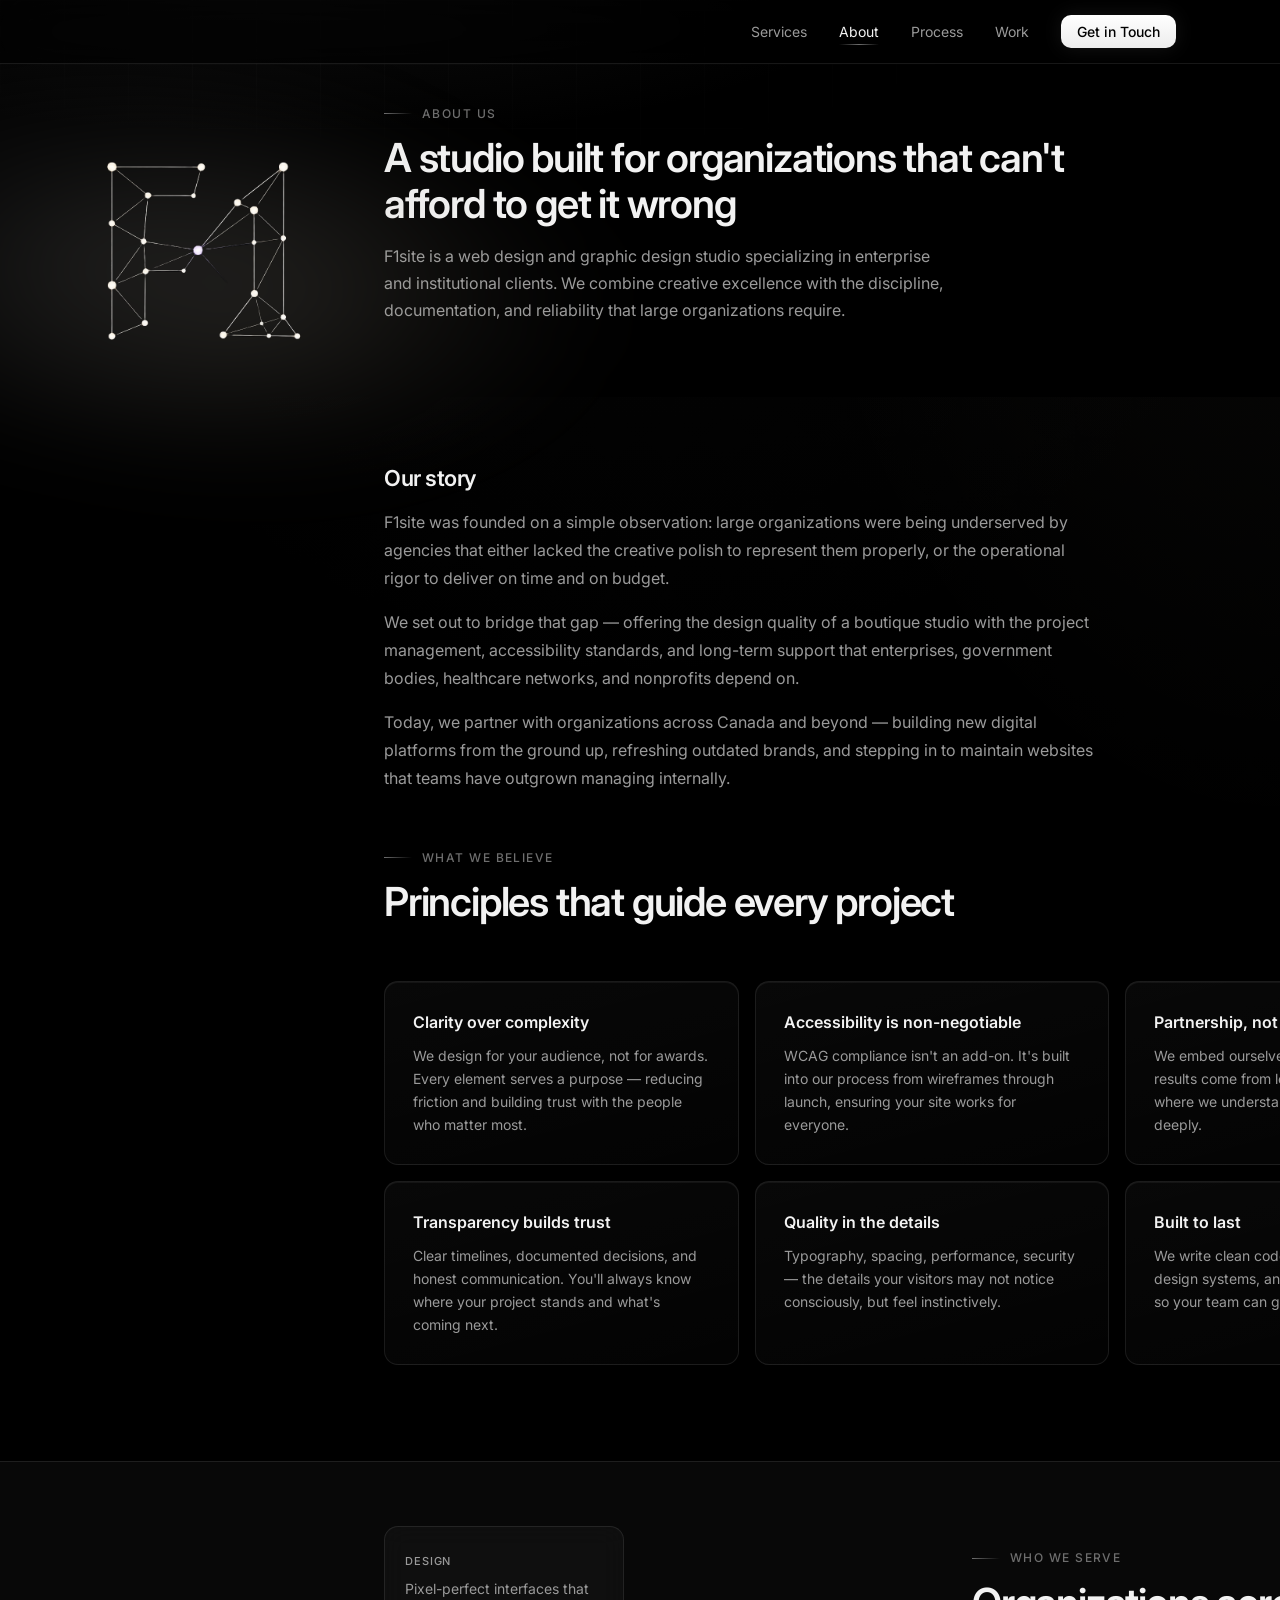
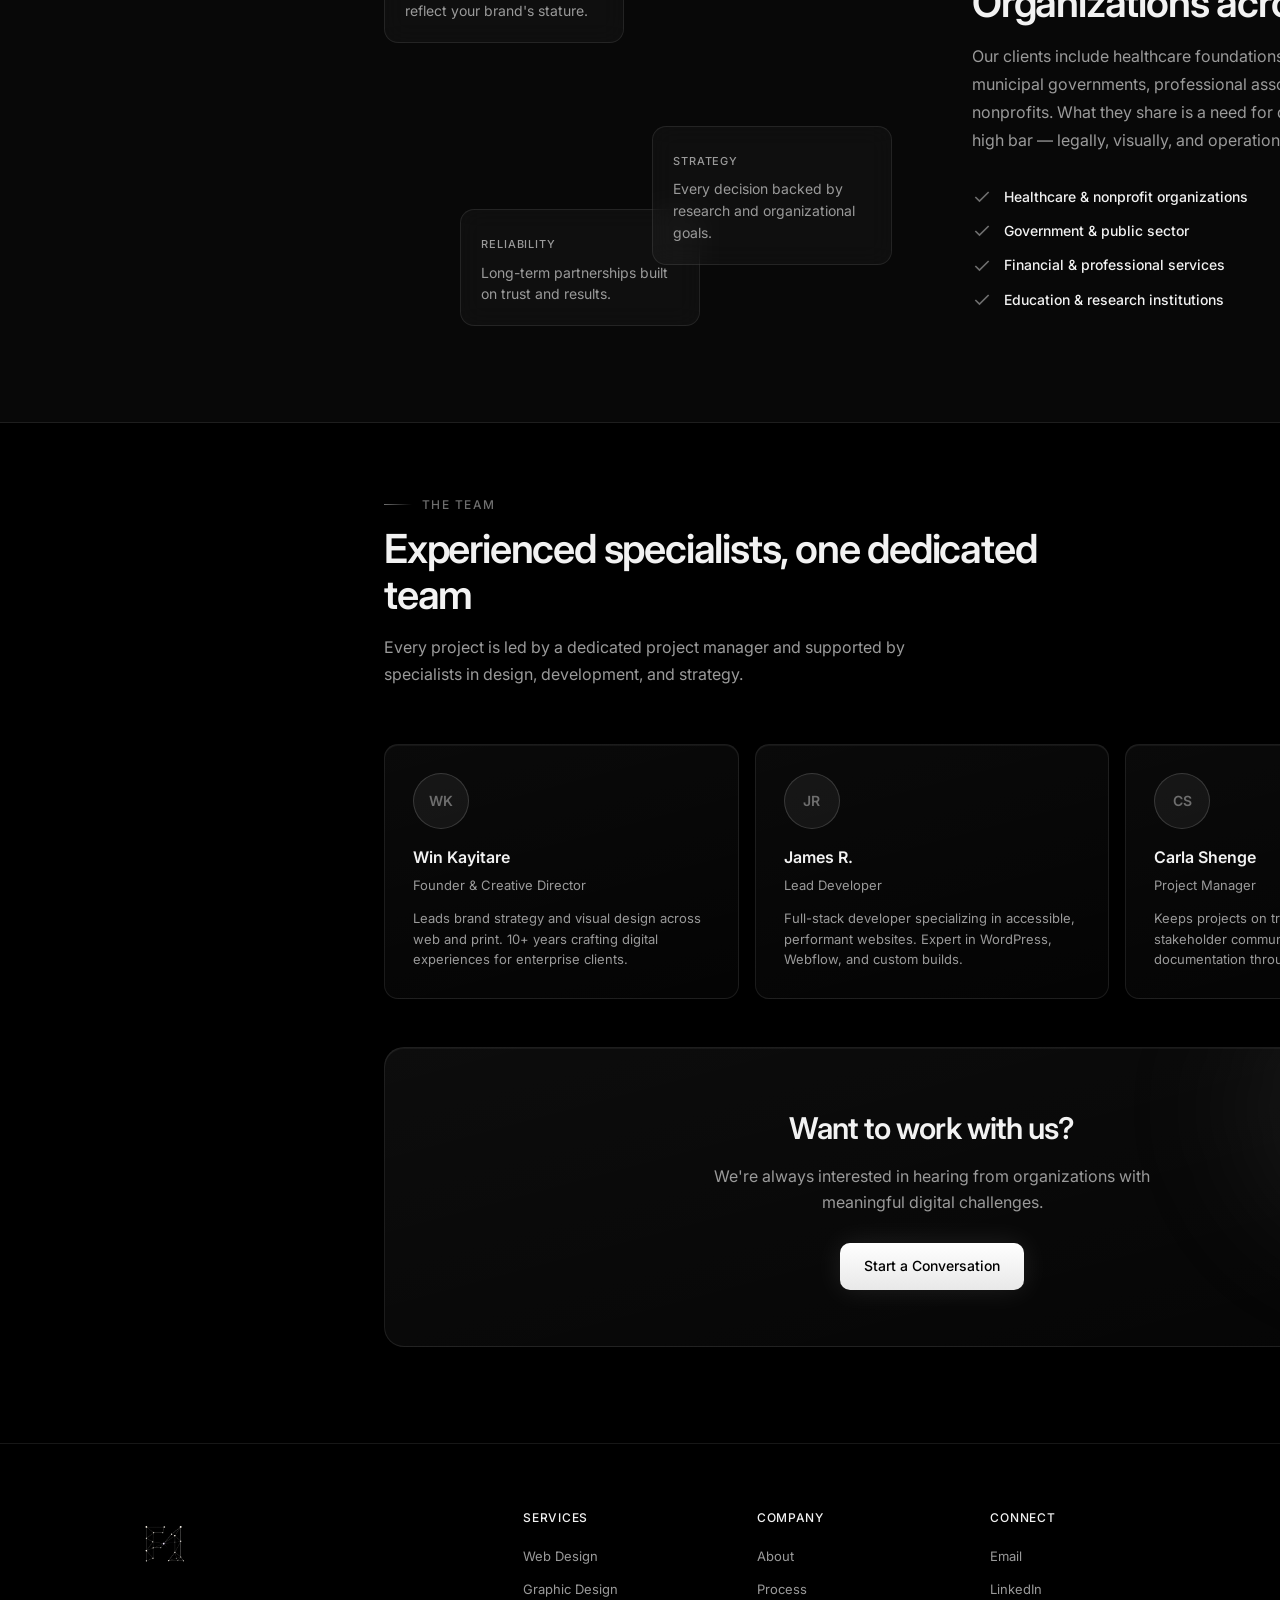
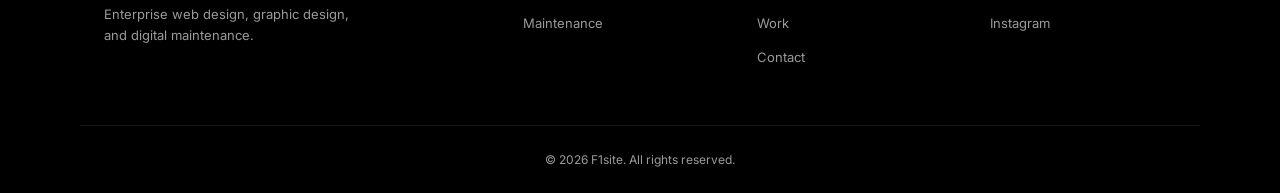
==== about.html @ 40097fd3 "Add files via upload" ====
<!DOCTYPE html>
<html lang="en">
<head>
  <meta charset="UTF-8">
  <meta http-equiv="refresh" content="0; url=about/">
  <link rel="canonical" href="about/">
  <title>Redirecting…</title>
  <script>location.replace('about/' + location.hash);</script>
</head>
<body>
  <p>This page has moved to <a href="about/">/about/</a>.</p>
</body>
</html>
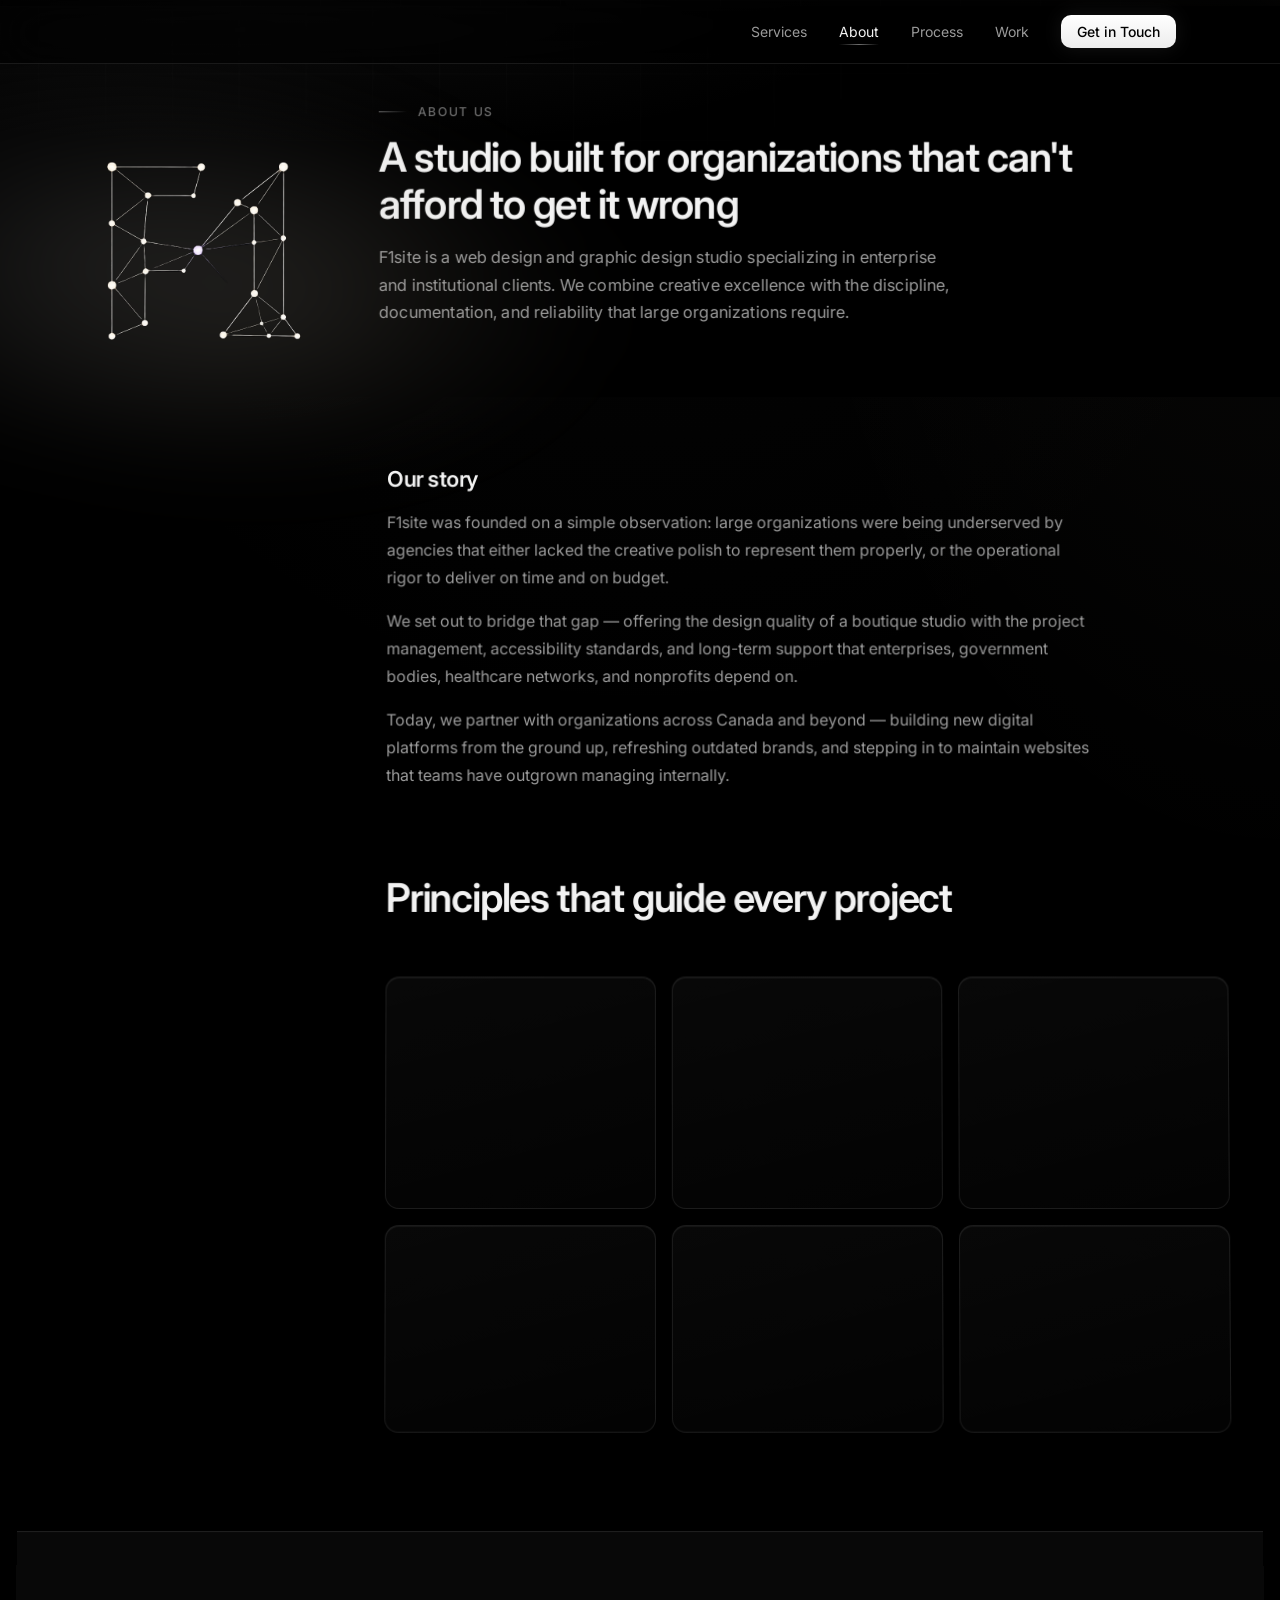
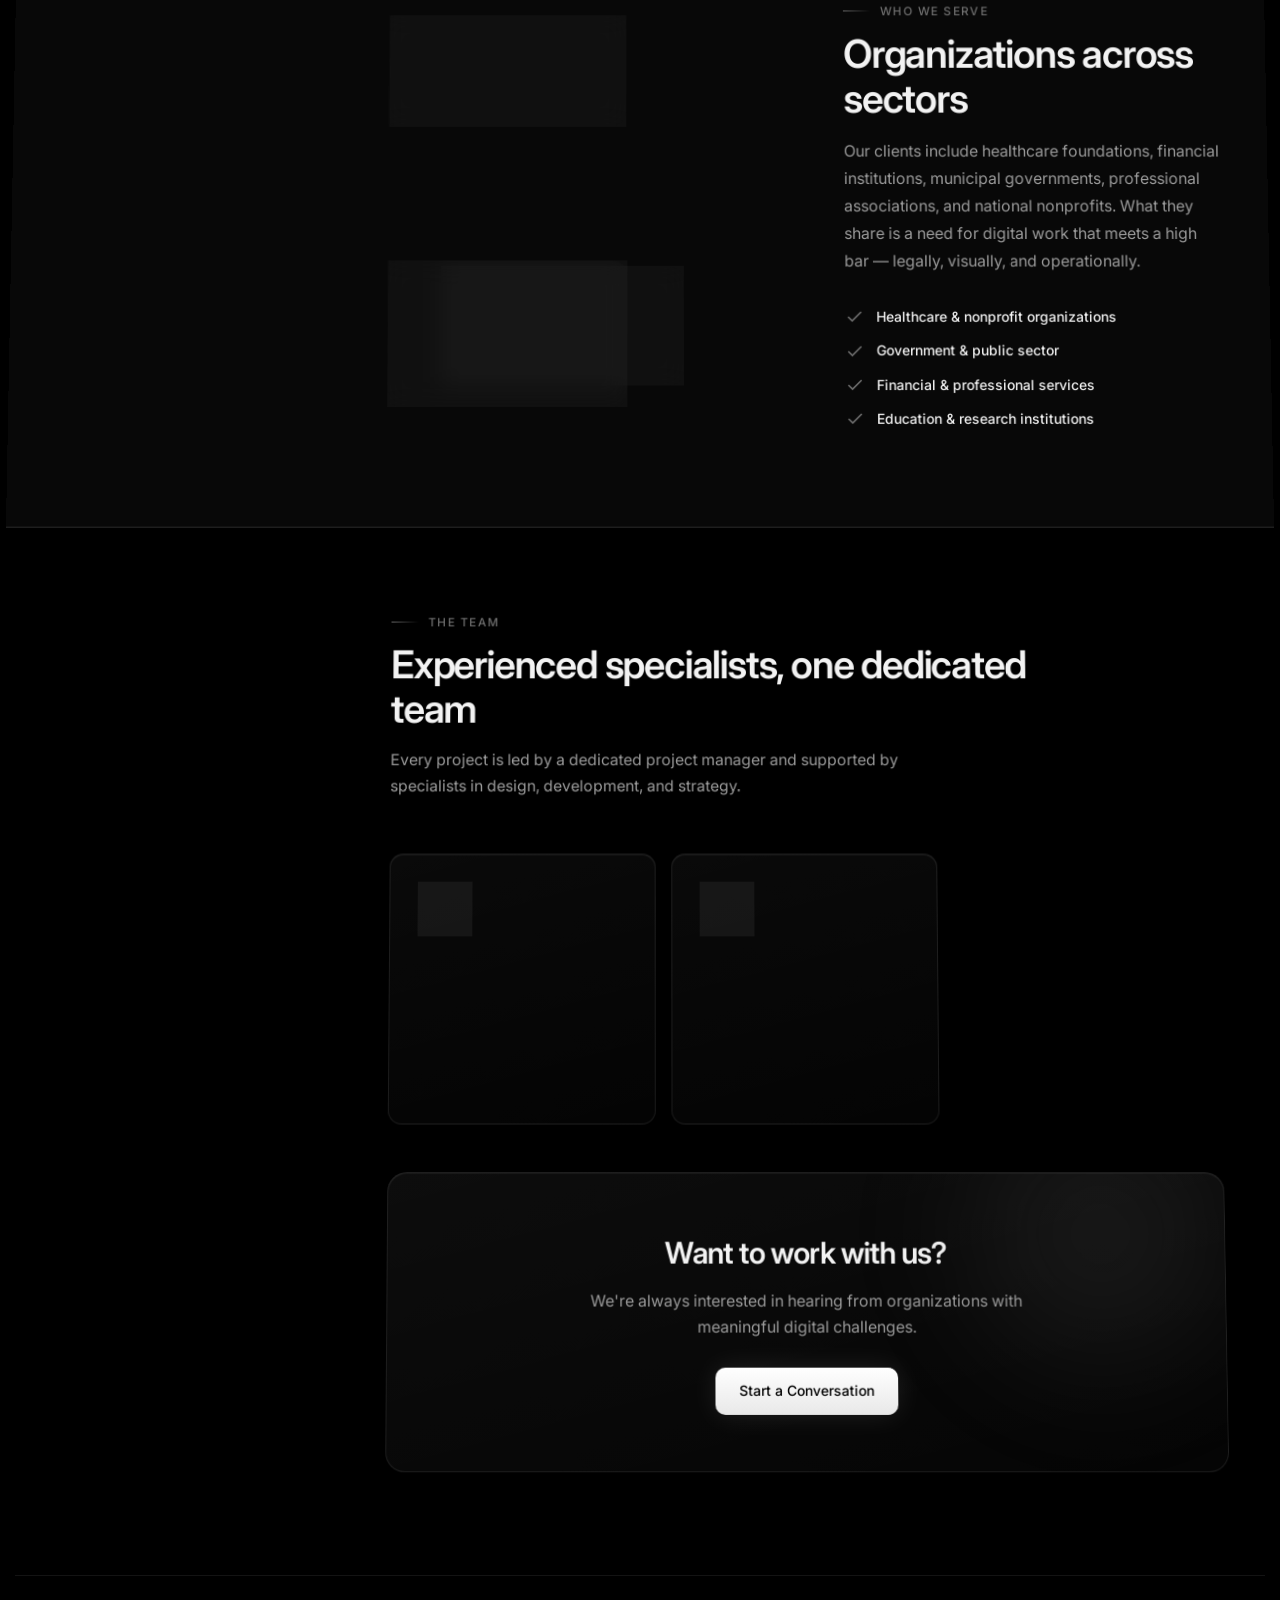
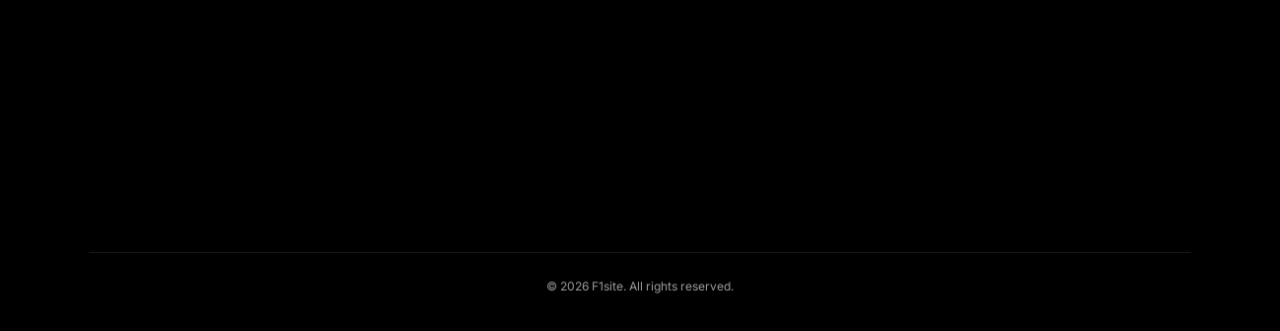
==== commit 13cf31e6: "Add files via upload" ====
--- a/about.html
+++ b/about.html
@@ -2,12 +2,157 @@
 <html lang="en">
 <head>
   <meta charset="UTF-8">
-  <meta http-equiv="refresh" content="0; url=about/">
-  <link rel="canonical" href="about/">
-  <title>Redirecting…</title>
-  <script>location.replace('about/' + location.hash);</script>
+  <meta name="viewport" content="width=device-width, initial-scale=1.0, viewport-fit=cover">
+  <meta name="description" content="About F1site — an enterprise-focused web design and graphic design studio built for organizations that demand excellence.">
+  <title>About — F1site</title>
+  <link rel="preconnect" href="https://fonts.googleapis.com">
+  <link rel="preconnect" href="https://fonts.gstatic.com" crossorigin>
+  <link href="https://fonts.googleapis.com/css2?family=Inter:wght@400;500;600;700&display=swap" rel="stylesheet">
+  <link rel="stylesheet" href="/css/styles.css">
+  <link rel="icon" href="/favicon.ico" sizes="any">
+  <link rel="icon" type="image/png" sizes="48x48" href="/logos/favicon-48.png">
+  <link rel="icon" type="image/png" sizes="192x192" href="/logos/favicon-192.png">
+  <link rel="apple-touch-icon" href="/logos/apple-touch-icon.png">
 </head>
-<body>
-  <p>This page has moved to <a href="about/">/about/</a>.</p>
+<body data-page="about">
+
+  <div id="site-header"></div>
+
+  <main>
+
+    <section class="page-hero">
+      <div class="page-hero-bg"></div>
+      <div class="container">
+        <p class="section-eyebrow">About Us</p>
+        <h1 class="section-title">A studio built for organizations that can't afford to get it wrong</h1>
+        <p class="section-desc">
+          F1site is a web design and graphic design studio specializing in enterprise and institutional clients. We combine creative excellence with the discipline, documentation, and reliability that large organizations require.
+        </p>
+      </div>
+    </section>
+
+    <section class="page-content">
+      <div class="container">
+        <div class="content-block">
+          <h2>Our story</h2>
+          <p>F1site was founded on a simple observation: large organizations were being underserved by agencies that either lacked the creative polish to represent them properly, or the operational rigor to deliver on time and on budget.</p>
+          <p>We set out to bridge that gap — offering the design quality of a boutique studio with the project management, accessibility standards, and long-term support that enterprises, government bodies, healthcare networks, and nonprofits depend on.</p>
+          <p>Today, we partner with organizations across Canada and beyond — building new digital platforms from the ground up, refreshing outdated brands, and stepping in to maintain websites that teams have outgrown managing internally.</p>
+        </div>
+
+        <div class="section-header">
+          <p class="section-eyebrow">What We Believe</p>
+          <h2 class="section-title">Principles that guide every project</h2>
+        </div>
+        <div class="value-grid">
+          <div class="value-card">
+            <h3>Clarity over complexity</h3>
+            <p>We design for your audience, not for awards. Every element serves a purpose — reducing friction and building trust with the people who matter most.</p>
+          </div>
+          <div class="value-card">
+            <h3>Accessibility is non-negotiable</h3>
+            <p>WCAG compliance isn't an add-on. It's built into our process from wireframes through launch, ensuring your site works for everyone.</p>
+          </div>
+          <div class="value-card">
+            <h3>Partnership, not transactions</h3>
+            <p>We embed ourselves in your goals. The best results come from long-term relationships where we understand your organization deeply.</p>
+          </div>
+          <div class="value-card">
+            <h3>Transparency builds trust</h3>
+            <p>Clear timelines, documented decisions, and honest communication. You'll always know where your project stands and what's coming next.</p>
+          </div>
+          <div class="value-card">
+            <h3>Quality in the details</h3>
+            <p>Typography, spacing, performance, security — the details your visitors may not notice consciously, but feel instinctively.</p>
+          </div>
+          <div class="value-card">
+            <h3>Built to last</h3>
+            <p>We write clean code, create maintainable design systems, and document everything so your team can grow without starting over.</p>
+          </div>
+        </div>
+      </div>
+    </section>
+
+    <section class="page-content alt-bg">
+      <div class="container">
+        <div class="about-grid">
+          <div class="about-visual">
+            <div class="about-card about-card-1">
+              <span class="about-card-label">Design</span>
+              <p>Pixel-perfect interfaces that reflect your brand's stature.</p>
+            </div>
+            <div class="about-card about-card-2">
+              <span class="about-card-label">Strategy</span>
+              <p>Every decision backed by research and organizational goals.</p>
+            </div>
+            <div class="about-card about-card-3">
+              <span class="about-card-label">Reliability</span>
+              <p>Long-term partnerships built on trust and results.</p>
+            </div>
+          </div>
+          <div class="about-content">
+            <p class="section-eyebrow">Who We Serve</p>
+            <h2 class="section-title">Organizations across sectors</h2>
+            <p class="about-text">
+              Our clients include healthcare foundations, financial institutions, municipal governments, professional associations, and national nonprofits. What they share is a need for digital work that meets a high bar — legally, visually, and operationally.
+            </p>
+            <ul class="about-features">
+              <li>
+                <svg width="20" height="20" viewBox="0 0 24 24" fill="none" stroke="currentColor" stroke-width="2"><path d="M20 6 9 17l-5-5"/></svg>
+                Healthcare &amp; nonprofit organizations
+              </li>
+              <li>
+                <svg width="20" height="20" viewBox="0 0 24 24" fill="none" stroke="currentColor" stroke-width="2"><path d="M20 6 9 17l-5-5"/></svg>
+                Government &amp; public sector
+              </li>
+              <li>
+                <svg width="20" height="20" viewBox="0 0 24 24" fill="none" stroke="currentColor" stroke-width="2"><path d="M20 6 9 17l-5-5"/></svg>
+                Financial &amp; professional services
+              </li>
+              <li>
+                <svg width="20" height="20" viewBox="0 0 24 24" fill="none" stroke="currentColor" stroke-width="2"><path d="M20 6 9 17l-5-5"/></svg>
+                Education &amp; research institutions
+              </li>
+            </ul>
+          </div>
+        </div>
+      </div>
+    </section>
+
+    <section class="page-content">
+      <div class="container">
+        <div class="section-header">
+          <p class="section-eyebrow">The Team</p>
+          <h2 class="section-title">Experienced specialists, one dedicated team</h2>
+          <p class="section-desc">Every project is led by a dedicated project manager and supported by specialists in design, development, and strategy.</p>
+        </div>
+        <div class="team-grid">
+          <div class="team-card">
+            <div class="team-avatar">WK</div>
+            <h3>Win Kayitare</h3>
+            <p class="team-role">Founder &amp; Creative Director</p>
+            <p>Leads brand strategy and visual design across web and print. 10+ years crafting digital experiences for enterprise clients.</p>
+          </div>
+          <div class="team-card">
+            <div class="team-avatar">CS</div>
+            <h3>Carla Shenge</h3>
+            <p class="team-role">Project Manager</p>
+            <p>Keeps projects on track with clear timelines, stakeholder communication, and meticulous documentation throughout.</p>
+          </div>
+        </div>
+        <div class="cta-banner">
+          <h2>Want to work with us?</h2>
+          <p>We're always interested in hearing from organizations with meaningful digital challenges.</p>
+          <a href="/contact" class="btn btn-primary">Start a Conversation</a>
+        </div>
+      </div>
+    </section>
+
+  </main>
+
+  <div id="site-footer"></div>
+
+  <script src="/js/layout.js"></script>
+  <script src="/js/main.js"></script>
 </body>
 </html>
--- a/css/styles.css
+++ b/css/styles.css
@@ -0,0 +1,3573 @@
+/* ============================================
+   F1site — Dark Theme (Cursor-inspired)
+   ============================================ */
+
+:root {
+  --color-bg:          #000000;
+  --color-bg-elevated: #080808;
+  --color-surface:     #111111;
+  --color-surface-2:   #181818;
+  --color-text:        #f2f2f2;
+  --color-text-muted:  #9a9a9a;
+  --color-accent:      #ffffff;
+  --color-accent-dim:  rgba(255, 255, 255, 0.65);
+  --color-brand:       #6e6e6e;
+  --color-brand-soft:  rgba(110, 110, 110, 0.14);
+  --color-brand-glow:  rgba(130, 130, 130, 0.32);
+  --color-glow:        rgba(237, 224, 199, 0.15);
+  --color-glow-2:      rgba(110, 110, 110, 0.12);
+  --color-border:      rgba(255, 255, 255, 0.09);
+  --color-border-hover: rgba(255, 255, 255, 0.18);
+
+  --font-sans: 'Inter', system-ui, -apple-system, sans-serif;
+
+  --radius-sm:  10px;
+  --radius-md:  14px;
+  --radius-lg:  20px;
+
+  --shadow-sm:  0 1px 2px rgba(0, 0, 0, 0.4);
+  --shadow-md:  0 10px 36px rgba(0, 0, 0, 0.45);
+  --shadow-lg:  0 20px 70px rgba(0, 0, 0, 0.55);
+  --shadow-glow: 0 0 80px rgba(110, 110, 110, 0.08);
+  --shadow-card: 0 1px 0 rgba(255, 255, 255, 0.05) inset;
+
+  --header-h:   64px;
+  --container:  1120px;
+  --prose-max:  720px;
+  --logo-offset: 0px;
+  --content-gutter: 1.5rem;
+  --content-rail: var(--content-gutter);
+  --transition: 0.25s cubic-bezier(0.16, 1, 0.3, 1);
+}
+
+@media (min-width: 769px) {
+  :root {
+    --logo-offset: clamp(11rem, 36vw, 22.5rem);
+    --content-rail: calc(var(--logo-offset) + var(--content-gutter));
+  }
+}
+
+@media (min-width: 1100px) {
+  :root {
+    --logo-offset: min(52vw, 22.5rem);
+  }
+}
+
+*, *::before, *::after { box-sizing: border-box; margin: 0; padding: 0; }
+
+html {
+  scroll-behavior: smooth;
+  -webkit-font-smoothing: antialiased;
+  color-scheme: dark;
+  overflow-x: clip;
+  max-width: 100%;
+}
+
+body {
+  font-family: var(--font-sans);
+  font-size: 1rem;
+  line-height: 1.6;
+  color: var(--color-text);
+  background:
+    radial-gradient(ellipse 120% 70% at 50% -20%, rgba(110, 110, 110, 0.09), transparent 58%),
+    radial-gradient(ellipse 80% 50% at 100% 0%, rgba(237, 224, 199, 0.04), transparent 50%),
+    var(--color-bg);
+  position: relative;
+  overflow-x: clip;
+  max-width: 100%;
+  width: 100%;
+}
+
+::selection {
+  background: rgba(110, 110, 110, 0.35);
+  color: #ffffff;
+}
+
+body::before {
+  content: '';
+  position: fixed;
+  inset: 0;
+  background-image:
+    linear-gradient(rgba(255, 255, 255, 0.025) 1px, transparent 1px),
+    linear-gradient(90deg, rgba(255, 255, 255, 0.025) 1px, transparent 1px);
+  background-size: 80px 80px;
+  mask-image: radial-gradient(ellipse 90% 70% at 50% 0%, black 10%, transparent 75%);
+  -webkit-mask-image: radial-gradient(ellipse 90% 70% at 50% 0%, black 10%, transparent 75%);
+  pointer-events: none;
+  z-index: 0;
+}
+
+body::after {
+  content: '';
+  position: fixed;
+  width: 700px;
+  height: 500px;
+  top: -15%;
+  left: -10%;
+  background: radial-gradient(circle, rgba(110, 110, 110, 0.08) 0%, transparent 70%);
+  filter: blur(80px);
+  pointer-events: none;
+  z-index: 0;
+  animation: ambient-drift 18s ease-in-out infinite;
+}
+
+img { display: block; max-width: 100%; height: auto; }
+a { color: inherit; text-decoration: none; }
+ul { list-style: none; }
+button { font: inherit; cursor: pointer; border: none; background: none; }
+
+.container {
+  width: 100%;
+  max-width: var(--container);
+  margin: 0 auto;
+  padding: 0 var(--content-gutter);
+  box-sizing: border-box;
+}
+
+/* Typography */
+
+.section-eyebrow {
+  display: inline-flex;
+  align-items: center;
+  gap: 0.625rem;
+  font-size: 0.75rem;
+  font-weight: 500;
+  letter-spacing: 0.12em;
+  text-transform: uppercase;
+  color: var(--color-brand);
+  margin-bottom: 0.75rem;
+}
+
+.section-eyebrow::before {
+  content: '';
+  width: 1.75rem;
+  height: 1px;
+  background: linear-gradient(90deg, var(--color-brand), transparent);
+}
+
+.section-title {
+  font-size: clamp(1.875rem, 4vw, 2.5rem);
+  font-weight: 600;
+  letter-spacing: -0.03em;
+  line-height: 1.15;
+  color: var(--color-text);
+  margin-bottom: 1rem;
+}
+
+.section-desc {
+  font-size: 1rem;
+  color: var(--color-text-muted);
+  max-width: 560px;
+  line-height: 1.7;
+}
+
+.section-header {
+  margin-bottom: 3.5rem;
+  max-width: var(--prose-max);
+}
+
+.section-header.centered {
+  text-align: center;
+  margin-left: auto;
+  margin-right: auto;
+}
+
+.section-header.centered .section-desc {
+  margin-left: auto;
+  margin-right: auto;
+}
+
+.section { padding: 6rem 0; overflow-x: clip; }
+
+/* Buttons */
+
+.btn {
+  display: inline-flex;
+  align-items: center;
+  justify-content: center;
+  gap: 0.5rem;
+  padding: 0.75rem 1.5rem;
+  font-size: 0.875rem;
+  font-weight: 500;
+  border-radius: var(--radius-sm);
+  transition: all var(--transition);
+  white-space: nowrap;
+}
+
+.btn-primary {
+  background: linear-gradient(180deg, #ffffff 0%, #e8e8e8 100%);
+  color: #000;
+  box-shadow: 0 0 28px rgba(255, 255, 255, 0.1), 0 1px 0 rgba(255, 255, 255, 0.35) inset;
+}
+.btn-primary:hover {
+  background: linear-gradient(180deg, #ffffff 0%, #f0f0f0 100%);
+  transform: translateY(-2px);
+  box-shadow: 0 8px 32px rgba(255, 255, 255, 0.14), 0 0 24px var(--color-brand-soft);
+}
+
+.btn-ghost {
+  color: var(--color-text);
+  border: 1px solid var(--color-border-hover);
+  background: rgba(255, 255, 255, 0.02);
+}
+.btn-ghost:hover {
+  border-color: var(--color-brand-glow);
+  background: var(--color-brand-soft);
+  box-shadow: 0 0 24px rgba(110, 110, 110, 0.08);
+}
+
+.btn:focus-visible {
+  outline: 2px solid var(--color-brand);
+  outline-offset: 2px;
+}
+
+.btn-full { width: 100%; }
+
+/* Header */
+
+.header {
+  position: fixed;
+  top: 0;
+  left: 0;
+  right: 0;
+  z-index: 100;
+  height: var(--header-h);
+  background: rgba(0, 0, 0, 0.55);
+  backdrop-filter: blur(24px) saturate(140%);
+  -webkit-backdrop-filter: blur(24px) saturate(140%);
+  transition: background var(--transition), border-color var(--transition), box-shadow var(--transition);
+  border-bottom: 1px solid var(--color-border);
+  max-width: 100%;
+}
+
+.header.scrolled {
+  background: rgba(0, 0, 0, 0.88);
+  border-bottom-color: var(--color-border-hover);
+  box-shadow: 0 10px 40px rgba(0, 0, 0, 0.35);
+}
+
+.nav {
+  display: flex;
+  align-items: center;
+  justify-content: flex-end;
+  height: 100%;
+  gap: 1rem;
+}
+
+.logo {
+  display: flex;
+  align-items: center;
+  flex-shrink: 0;
+  line-height: 0;
+}
+
+.logo-anchor {
+  position: fixed;
+  top: calc(var(--header-h) + 0.5rem);
+  left: -1.75rem;
+  z-index: 60;
+  pointer-events: none;
+  opacity: 0;
+  animation: logo-enter 1.1s cubic-bezier(0.16, 1, 0.3, 1) 0.15s forwards;
+  max-width: min(96vw, 42rem);
+  overflow: visible;
+}
+
+.logo-visual {
+  position: relative;
+  display: inline-block;
+  line-height: 0;
+  pointer-events: none;
+}
+
+.logo-hit-link {
+  position: absolute;
+  z-index: 3;
+  pointer-events: auto;
+  cursor: pointer;
+  background: transparent;
+}
+
+.logo-hit-link:focus-visible {
+  outline: 2px solid var(--color-brand);
+  outline-offset: 2px;
+}
+
+.logo-featured {
+  position: relative;
+  display: block;
+  pointer-events: auto;
+  cursor: pointer;
+  line-height: 0;
+  perspective: 900px;
+}
+
+.logo-featured:focus-visible {
+  outline: 2px solid var(--color-brand);
+  outline-offset: 4px;
+}
+
+.logo-aura {
+  position: absolute;
+  top: 50%;
+  left: 35%;
+  width: 140%;
+  height: 120%;
+  transform: translate(-50%, -50%);
+  background:
+    radial-gradient(ellipse at 40% 45%, rgba(110, 110, 110, 0.18) 0%, transparent 55%),
+    radial-gradient(ellipse at 60% 55%, rgba(237, 224, 199, 0.1) 0%, transparent 50%);
+  filter: blur(40px);
+  pointer-events: none;
+  z-index: 0;
+  animation: logo-aura-breathe 8s ease-in-out infinite;
+}
+
+.logo-motion {
+  position: relative;
+  z-index: 1;
+  display: block;
+  animation: logo-float 7s cubic-bezier(0.45, 0.05, 0.55, 0.95) infinite;
+  transform-style: preserve-3d;
+}
+
+.logo-tilt {
+  display: block;
+  transform-style: preserve-3d;
+  transition: transform 0.35s cubic-bezier(0.23, 1, 0.32, 1);
+  will-change: transform;
+}
+
+.logo-img-featured {
+  position: relative;
+  width: min(90vw, 42rem);
+  max-width: 100%;
+  height: auto;
+  margin-left: -4.5rem;
+  display: block;
+  cursor: default;
+  animation: logo-luminous 5s ease-in-out infinite;
+}
+
+@keyframes logo-enter {
+  from { opacity: 0; transform: translateY(20px) scale(0.96); }
+  to   { opacity: 1; transform: translateY(0) scale(1); }
+}
+
+@keyframes logo-float {
+  0%, 100% { transform: translateY(0); }
+  50% { transform: translateY(-6px); }
+}
+
+@keyframes logo-aura-breathe {
+  0%, 100% { opacity: 0.6; transform: translate(-50%, -50%) scale(1); }
+  50% { opacity: 1; transform: translate(-50%, -50%) scale(1.08); }
+}
+
+@keyframes logo-luminous {
+  0%, 100% {
+    filter: drop-shadow(0 0 12px rgba(110, 110, 110, 0.2));
+  }
+  50% {
+    filter: drop-shadow(0 0 24px rgba(110, 110, 110, 0.4));
+  }
+}
+
+@keyframes ambient-drift {
+  0%, 100% { transform: translate(0, 0); }
+  50% { transform: translate(30px, 20px); }
+}
+
+@keyframes mobile-logo-pulse {
+  0%, 100% {
+    transform: translateY(0);
+    filter:
+      brightness(2.2)
+      contrast(1.25)
+      drop-shadow(0 0 6px rgba(255, 255, 255, 0.9))
+      drop-shadow(0 0 18px rgba(110, 110, 110, 0.7));
+  }
+  50% {
+    transform: translateY(-2px);
+    filter:
+      brightness(2.5)
+      contrast(1.3)
+      drop-shadow(0 0 10px rgba(255, 255, 255, 1))
+      drop-shadow(0 0 28px rgba(110, 110, 110, 0.9));
+  }
+}
+
+@keyframes mobile-hero-logo-float {
+  0%, 100% {
+    transform: translateY(0) rotate(-1deg) scale(1);
+  }
+  50% {
+    transform: translateY(-10px) rotate(1deg) scale(1.02);
+  }
+}
+
+@keyframes mobile-hero-ring {
+  to { transform: rotate(360deg); }
+}
+
+@keyframes mobile-logo-shimmer {
+  0%   { background-position: 200% 0; opacity: 0.0; }
+  15%  { opacity: 0.85; }
+  45%  { opacity: 0.25; }
+  100% { background-position: -200% 0; opacity: 0.0; }
+}
+
+@keyframes mobile-logo-pop {
+  from { opacity: 0; transform: translateY(8px) scale(0.92); }
+  to   { opacity: 1; transform: translateY(0) scale(1); }
+}
+
+@keyframes mobile-logo-glow {
+  0%, 100% {
+    filter:
+      brightness(1.25)
+      contrast(1.1)
+      drop-shadow(0 0 14px rgba(110, 110, 110, 0.45))
+      drop-shadow(0 0 28px rgba(237, 224, 199, 0.10));
+  }
+  50% {
+    filter:
+      brightness(1.5)
+      contrast(1.15)
+      drop-shadow(0 0 22px rgba(110, 110, 110, 0.75))
+      drop-shadow(0 0 44px rgba(237, 224, 199, 0.18));
+  }
+}
+
+@keyframes mobile-cinematic-reveal {
+  0%   { opacity: 0; transform: translateY(16px) scale(0.82); filter: blur(2px); }
+  35%  { opacity: 1; transform: translateY(0) scale(1.08); filter: blur(0.5px); }
+  60%  { opacity: 1; transform: translateY(0) scale(0.98); filter: blur(0px); }
+  100% { opacity: 1; transform: translateY(0) scale(1); filter: blur(0px); }
+}
+
+@keyframes mobile-lensflare-sweep {
+  0%   { transform: translateX(160%) rotate(18deg); opacity: 0; }
+  18%  { opacity: 0.95; }
+  50%  { opacity: 0.25; }
+  100% { transform: translateX(-160%) rotate(18deg); opacity: 0; }
+}
+
+@keyframes mobile-spotlight-breathe {
+  0%, 100% { transform: scale(1); opacity: 0.85; }
+  50% { transform: scale(1.08); opacity: 1; }
+}
+
+@keyframes mobile-filmgrain {
+  0%, 100% { transform: translate3d(0, 0, 0); opacity: 0.35; }
+  25% { transform: translate3d(-1%, 0.5%, 0); opacity: 0.28; }
+  50% { transform: translate3d(0.5%, -1%, 0); opacity: 0.33; }
+  75% { transform: translate3d(1%, 0.75%, 0); opacity: 0.26; }
+}
+
+.logo-featured:hover .logo-tilt {
+  transform: rotateY(5deg) rotateX(-3deg) scale(1.015);
+}
+
+@media (prefers-reduced-motion: reduce) {
+  body::after { animation: none; }
+
+  .logo-anchor {
+    opacity: 1;
+    animation: none;
+  }
+
+  .logo-motion,
+  .logo-aura,
+  .logo-img-featured {
+    animation: none;
+  }
+
+  .logo-featured:hover .logo-tilt {
+    transform: none;
+  }
+
+  .hero-mobile-logo {
+    animation: none;
+  }
+
+  .hero-mobile-mark::before {
+    animation: none;
+  }
+
+  .hero-mobile-logo-wrap::after,
+  .logo-featured::after {
+    animation: none;
+  }
+
+  .hero-mobile-logo,
+  .logo-img-featured {
+    animation: none;
+  }
+
+  .hero-mobile-logo-wrap {
+    animation: none;
+  }
+}
+
+main {
+  position: relative;
+  z-index: 1;
+  overflow-x: clip;
+  max-width: 100%;
+}
+
+main .container {
+  width: min(
+    var(--container),
+    calc(100% - max(var(--content-gutter), var(--content-rail)) - var(--content-gutter))
+  );
+  max-width: none;
+  margin-left: max(var(--content-gutter), var(--content-rail));
+  margin-right: auto;
+  padding-left: 0;
+  padding-right: var(--content-gutter);
+  box-sizing: border-box;
+}
+
+.hero {
+  position: relative;
+  min-height: 100vh;
+  display: flex;
+  align-items: center;
+  padding-top: calc(var(--header-h) + 1rem);
+  overflow: hidden;
+  max-width: 100%;
+}
+
+.logo-img-footer {
+  height: 4.5rem;
+  width: auto;
+}
+
+.nav-links {
+  display: flex;
+  align-items: center;
+  gap: 2rem;
+}
+
+.nav-links a {
+  font-size: 0.875rem;
+  font-weight: 400;
+  color: var(--color-text-muted);
+  transition: color var(--transition);
+}
+.nav-links a:hover { color: var(--color-text); }
+
+.nav-links a.active:not(.nav-cta) {
+  color: var(--color-text);
+}
+
+.nav-links a.active:not(.nav-cta)::after {
+  content: '';
+  position: absolute;
+  left: 0;
+  right: 0;
+  bottom: -0.35rem;
+  height: 1px;
+  background: linear-gradient(90deg, transparent, var(--color-brand), transparent);
+}
+
+.nav-links a:not(.nav-cta) {
+  position: relative;
+}
+
+.nav-cta.active {
+  opacity: 0.85;
+}
+
+.nav-cta {
+  padding: 0.5rem 1rem !important;
+  background: linear-gradient(180deg, #ffffff 0%, #ececec 100%) !important;
+  color: #000 !important;
+  border-radius: var(--radius-sm);
+  font-weight: 500 !important;
+  transition: transform var(--transition), box-shadow var(--transition) !important;
+  box-shadow: 0 0 20px rgba(255, 255, 255, 0.08);
+}
+.nav-cta:hover {
+  transform: translateY(-1px);
+  box-shadow: 0 6px 24px rgba(255, 255, 255, 0.12), 0 0 20px var(--color-brand-soft) !important;
+}
+
+.nav-toggle {
+  display: none;
+  flex-direction: column;
+  gap: 6px;
+  padding: 4px;
+}
+.nav-toggle span {
+  display: block;
+  width: 22px;
+  height: 1.5px;
+  background: var(--color-text);
+  border-radius: 2px;
+  transition: transform var(--transition), opacity var(--transition);
+}
+.nav-toggle.active span:first-child { transform: translateY(3.75px) rotate(45deg); }
+.nav-toggle.active span:last-child { transform: translateY(-3.75px) rotate(-45deg); }
+
+.nav-backdrop {
+  display: none;
+}
+
+.hero-mobile-mark {
+  display: none;
+}
+
+/* Hero */
+
+.hero-bg {
+  position: absolute;
+  inset: 0;
+  background: var(--color-bg);
+  z-index: 0;
+}
+
+.hero-glow {
+  position: absolute;
+  border-radius: 50%;
+  filter: blur(100px);
+  pointer-events: none;
+}
+
+.hero-glow-1 {
+  width: 600px;
+  height: 400px;
+  top: -10%;
+  left: 50%;
+  transform: translateX(-50%);
+  background: var(--color-glow);
+  animation: hero-glow-drift 14s ease-in-out infinite;
+}
+
+.hero-glow-2 {
+  width: 400px;
+  height: 300px;
+  bottom: 10%;
+  right: 10%;
+  background: var(--color-glow-2);
+  animation: hero-glow-drift-alt 14s ease-in-out infinite;
+}
+
+.hero-grid {
+  position: absolute;
+  inset: 0;
+  background-image:
+    linear-gradient(rgba(255, 255, 255, 0.03) 1px, transparent 1px),
+    linear-gradient(90deg, rgba(255, 255, 255, 0.03) 1px, transparent 1px);
+  background-size: 64px 64px;
+  mask-image: radial-gradient(ellipse 70% 60% at 50% 30%, black 20%, transparent 70%);
+  -webkit-mask-image: radial-gradient(ellipse 70% 60% at 50% 30%, black 20%, transparent 70%);
+}
+
+.hero-content {
+  position: relative;
+  z-index: 1;
+  max-width: var(--prose-max);
+  padding: 4rem 0 6rem;
+}
+
+.hero-shell {
+  position: relative;
+  z-index: 1;
+  display: grid;
+  grid-template-columns: minmax(0, 1fr) minmax(280px, 420px);
+  gap: 2.5rem;
+  align-items: center;
+  padding-top: 4rem;
+  padding-bottom: 5rem;
+  max-width: min(1180px, 100%) !important;
+}
+
+.hero-shell > .hero-content {
+  max-width: none;
+  padding: 0;
+  min-width: 0;
+}
+
+.hero-cycle-wrap {
+  display: block;
+  position: relative;
+  min-height: 1.15em;
+  margin-top: 0.12em;
+  overflow: hidden;
+}
+
+.hero-cycle {
+  display: inline-block;
+  font-style: normal;
+  background: linear-gradient(135deg, #ffffff 0%, #b8b8b8 45%, var(--color-brand) 100%);
+  -webkit-background-clip: text;
+  -webkit-text-fill-color: transparent;
+  background-clip: text;
+  will-change: transform, opacity, filter;
+}
+
+.hero-cycle.is-out {
+  animation: cycle-out 0.45s var(--ease-out, cubic-bezier(0.16, 1, 0.3, 1)) forwards;
+}
+
+.hero-cycle.is-in {
+  animation: cycle-in 0.55s var(--ease-out, cubic-bezier(0.16, 1, 0.3, 1)) forwards;
+}
+
+@keyframes cycle-out {
+  to { opacity: 0; transform: translateY(-55%); filter: blur(8px); }
+}
+
+@keyframes cycle-in {
+  from { opacity: 0; transform: translateY(55%); filter: blur(8px); }
+  to   { opacity: 1; transform: translateY(0); filter: blur(0); }
+}
+
+.btn-arrow {
+  display: inline-block;
+  transition: transform 0.35s cubic-bezier(0.16, 1, 0.3, 1);
+}
+
+.btn-primary:hover .btn-arrow {
+  transform: translateX(3px);
+}
+
+/* Render-inspired living hero stage */
+
+.hero-stage {
+  position: relative;
+  height: 420px;
+  width: 100%;
+  perspective: 1200px;
+  transform-style: preserve-3d;
+  opacity: 0;
+  animation: stage-enter 1s cubic-bezier(0.16, 1, 0.3, 1) 0.55s forwards;
+}
+
+@keyframes stage-enter {
+  from { opacity: 0; transform: translateY(28px) scale(0.96); }
+  to   { opacity: 1; transform: translateY(0) scale(1); }
+}
+
+.stage-orbit {
+  position: absolute;
+  inset: 8% 4%;
+  border-radius: 28px;
+  background:
+    radial-gradient(ellipse 70% 60% at 40% 30%, rgba(255, 255, 255, 0.06), transparent 60%),
+    radial-gradient(ellipse 50% 50% at 80% 80%, rgba(110, 110, 110, 0.12), transparent 55%);
+  filter: blur(2px);
+  animation: stage-orbit-breathe 10s ease-in-out infinite;
+}
+
+@keyframes stage-orbit-breathe {
+  0%, 100% { opacity: 0.7; transform: scale(1); }
+  50% { opacity: 1; transform: scale(1.03); }
+}
+
+.stage-grid {
+  position: absolute;
+  inset: 0;
+  border-radius: 20px;
+  background-image:
+    linear-gradient(rgba(255, 255, 255, 0.035) 1px, transparent 1px),
+    linear-gradient(90deg, rgba(255, 255, 255, 0.035) 1px, transparent 1px);
+  background-size: 28px 28px;
+  mask-image: radial-gradient(ellipse 75% 70% at 55% 45%, black 20%, transparent 75%);
+  -webkit-mask-image: radial-gradient(ellipse 75% 70% at 55% 45%, black 20%, transparent 75%);
+  animation: stage-grid-drift 22s linear infinite;
+}
+
+@keyframes stage-grid-drift {
+  to { background-position: 28px 28px; }
+}
+
+.stage-card,
+.stage-board {
+  position: absolute;
+  background: linear-gradient(165deg, rgba(255, 255, 255, 0.08) 0%, rgba(18, 18, 18, 0.92) 45%, rgba(8, 8, 8, 0.96) 100%);
+  border: 1px solid rgba(255, 255, 255, 0.12);
+  border-radius: 14px;
+  box-shadow:
+    0 20px 50px rgba(0, 0, 0, 0.55),
+    0 1px 0 rgba(255, 255, 255, 0.06) inset;
+  backdrop-filter: blur(18px) saturate(140%);
+  -webkit-backdrop-filter: blur(18px) saturate(140%);
+}
+
+.stage-brief {
+  top: 12%;
+  left: 0;
+  width: min(210px, 52%);
+  padding: 0.9rem 1rem;
+  z-index: 3;
+  transform: translateZ(48px);
+  animation: stage-float-a 7s ease-in-out infinite;
+}
+
+.stage-board {
+  right: 0;
+  bottom: 6%;
+  width: min(270px, 72%);
+  padding: 0.85rem;
+  z-index: 3;
+  transform: translateZ(28px) rotateY(-6deg) rotateX(3deg);
+  transform-style: preserve-3d;
+  animation: stage-float-b 8.5s ease-in-out infinite;
+}
+
+.stage-flow {
+  position: absolute;
+  top: 18%;
+  left: 28%;
+  width: 52%;
+  height: 42%;
+  z-index: 2;
+  overflow: visible;
+  pointer-events: none;
+  transform: translateZ(18px);
+}
+
+.stage-brief-row {
+  display: flex;
+  align-items: center;
+  gap: 0.5rem;
+  margin-bottom: 0.55rem;
+}
+
+.stage-dot {
+  width: 7px;
+  height: 7px;
+  border-radius: 50%;
+  background: #ffffff;
+  box-shadow: 0 0 10px rgba(255, 255, 255, 0.55);
+  animation: stage-dot-pulse 2.2s ease-in-out infinite;
+}
+
+@keyframes stage-dot-pulse {
+  0%, 100% { opacity: 0.55; transform: scale(1); }
+  50% { opacity: 1; transform: scale(1.2); }
+}
+
+.stage-mono {
+  font-size: 0.6875rem;
+  letter-spacing: 0.04em;
+  color: var(--color-text-muted);
+  font-family: ui-monospace, SFMono-Regular, Menlo, Consolas, monospace;
+}
+
+.stage-cmd {
+  font-size: 0.8125rem;
+  font-weight: 500;
+  color: var(--color-text);
+  font-family: ui-monospace, SFMono-Regular, Menlo, Consolas, monospace;
+  margin-bottom: 0.75rem;
+}
+
+.stage-prompt {
+  color: var(--color-text-muted);
+  margin-right: 0.35rem;
+}
+
+.stage-progress {
+  height: 3px;
+  border-radius: 100px;
+  background: rgba(255, 255, 255, 0.08);
+  overflow: hidden;
+}
+
+.stage-progress > span {
+  display: block;
+  height: 100%;
+  width: 42%;
+  border-radius: inherit;
+  background: linear-gradient(90deg, rgba(255, 255, 255, 0.2), #ffffff, rgba(255, 255, 255, 0.35));
+  animation: stage-progress-run 3.4s cubic-bezier(0.4, 0, 0.2, 1) infinite;
+}
+
+@keyframes stage-progress-run {
+  0% { width: 12%; transform: translateX(0); }
+  50% { width: 72%; }
+  100% { width: 18%; transform: translateX(280%); }
+}
+
+.stage-flow-path {
+  stroke: rgba(255, 255, 255, 0.18);
+  stroke-width: 1.5;
+  stroke-linecap: round;
+  fill: none;
+  stroke-dasharray: 6 8;
+  animation: stage-flow-dash 1.6s linear infinite;
+}
+
+@keyframes stage-flow-dash {
+  to { stroke-dashoffset: -28; }
+}
+
+.stage-flow-bead {
+  fill: #ffffff;
+  filter: drop-shadow(0 0 6px rgba(255, 255, 255, 0.85));
+}
+
+.stage-board-head {
+  display: flex;
+  align-items: center;
+  justify-content: space-between;
+  margin-bottom: 0.7rem;
+  padding: 0 0.15rem;
+}
+
+.stage-live {
+  display: inline-flex;
+  align-items: center;
+  gap: 0.4rem;
+  font-size: 0.625rem;
+  font-weight: 600;
+  letter-spacing: 0.1em;
+  color: #d8d8d8;
+}
+
+.stage-live-ping {
+  width: 6px;
+  height: 6px;
+  border-radius: 50%;
+  background: #ffffff;
+  box-shadow: 0 0 0 0 rgba(255, 255, 255, 0.55);
+  animation: stage-live-ping 1.8s ease-out infinite;
+}
+
+@keyframes stage-live-ping {
+  0% { box-shadow: 0 0 0 0 rgba(255, 255, 255, 0.5); }
+  70% { box-shadow: 0 0 0 8px rgba(255, 255, 255, 0); }
+  100% { box-shadow: 0 0 0 0 rgba(255, 255, 255, 0); }
+}
+
+.stage-board-label {
+  font-size: 0.625rem;
+  letter-spacing: 0.12em;
+  color: var(--color-text-muted);
+  font-weight: 500;
+}
+
+.stage-panels {
+  display: grid;
+  gap: 0.45rem;
+}
+
+.stage-panel {
+  padding: 0.65rem 0.7rem 0.45rem;
+  border-radius: 10px;
+  background: rgba(255, 255, 255, 0.03);
+  border: 1px solid rgba(255, 255, 255, 0.07);
+  transition: border-color 0.35s ease, background 0.35s ease, transform 0.35s cubic-bezier(0.16, 1, 0.3, 1);
+}
+
+.stage-panel:hover {
+  border-color: rgba(255, 255, 255, 0.16);
+  background: rgba(255, 255, 255, 0.05);
+  transform: translateY(-2px);
+}
+
+.stage-panel-top {
+  display: flex;
+  justify-content: space-between;
+  align-items: center;
+  margin-bottom: 0.35rem;
+  font-size: 0.6875rem;
+  color: var(--color-text);
+  font-weight: 500;
+}
+
+.stage-meta {
+  color: var(--color-text-muted);
+  font-weight: 400;
+  font-size: 0.625rem;
+  letter-spacing: 0.04em;
+}
+
+.sparkline {
+  display: block;
+  width: 100%;
+  height: 28px;
+}
+
+@keyframes stage-float-a {
+  0%, 100% { transform: translate3d(0, 0, 48px); }
+  50% { transform: translate3d(0, -8px, 48px); }
+}
+
+@keyframes stage-float-b {
+  0%, 100% { transform: translate3d(0, 0, 28px) rotateY(-6deg) rotateX(3deg); }
+  50% { transform: translate3d(0, 7px, 28px) rotateY(-6deg) rotateX(3deg); }
+}
+
+@media (max-width: 1100px) {
+  .hero-shell {
+    grid-template-columns: 1fr;
+    gap: 0;
+  }
+
+  .hero-stage {
+    display: none;
+  }
+}
+
+@media (prefers-reduced-motion: reduce) {
+  .hero-stage,
+  .stage-brief,
+  .stage-board,
+  .stage-orbit,
+  .stage-grid,
+  .stage-progress > span,
+  .stage-flow-path,
+  .stage-flow-bead,
+  .stage-dot,
+  .stage-live-ping,
+  .hero-cycle {
+    animation: none !important;
+  }
+}
+
+.hero-eyebrow {
+  display: inline-flex;
+  align-items: center;
+  gap: 0.625rem;
+  font-size: 0.75rem;
+  font-weight: 500;
+  letter-spacing: 0.12em;
+  text-transform: uppercase;
+  color: var(--color-brand);
+  margin-bottom: 1.5rem;
+  opacity: 0;
+  animation: fadeUp 0.7s ease forwards 0.1s;
+}
+
+.hero-eyebrow::before {
+  content: '';
+  width: 1.75rem;
+  height: 1px;
+  background: linear-gradient(90deg, var(--color-brand), transparent);
+}
+
+.hero-title {
+  font-size: clamp(2.5rem, 6vw, 4rem);
+  font-weight: 600;
+  letter-spacing: -0.04em;
+  line-height: 1.05;
+  margin-bottom: 1.5rem;
+  opacity: 0;
+  animation: fadeUp 0.7s ease forwards 0.2s;
+}
+
+.hero-title em {
+  font-style: normal;
+  background: linear-gradient(135deg, #ffffff 0%, #b8b8b8 45%, var(--color-brand) 100%);
+  -webkit-background-clip: text;
+  -webkit-text-fill-color: transparent;
+  background-clip: text;
+}
+
+.hero-desc {
+  font-size: 1.0625rem;
+  color: var(--color-text-muted);
+  line-height: 1.7;
+  max-width: 540px;
+  margin-bottom: 2.5rem;
+  opacity: 0;
+  animation: fadeUp 0.7s ease forwards 0.35s;
+}
+
+.hero-actions {
+  display: flex;
+  flex-wrap: wrap;
+  gap: 0.75rem;
+  margin-bottom: 4rem;
+  opacity: 0;
+  animation: fadeUp 0.7s ease forwards 0.45s;
+}
+
+.hero-stats {
+  display: flex;
+  align-items: center;
+  gap: 1.5rem;
+  padding: 1.5rem 2rem;
+  background: linear-gradient(165deg, rgba(255, 255, 255, 0.05) 0%, rgba(255, 255, 255, 0.02) 100%);
+  backdrop-filter: blur(20px) saturate(130%);
+  -webkit-backdrop-filter: blur(20px) saturate(130%);
+  border: 1px solid var(--color-border);
+  border-radius: var(--radius-lg);
+  box-shadow: var(--shadow-card);
+  opacity: 0;
+  animation: fadeUp 0.7s ease forwards 0.55s;
+}
+
+.stat-number {
+  display: block;
+  font-size: 1.5rem;
+  font-weight: 600;
+  letter-spacing: -0.03em;
+  background: linear-gradient(180deg, #ffffff 0%, #a8a8a8 100%);
+  -webkit-background-clip: text;
+  -webkit-text-fill-color: transparent;
+  background-clip: text;
+  line-height: 1.2;
+}
+
+.stat-label {
+  font-size: 0.8125rem;
+  color: var(--color-text-muted);
+}
+
+.stat-divider {
+  width: 1px;
+  height: 36px;
+  background: var(--color-border);
+}
+
+@keyframes fadeUp {
+  from { opacity: 0; transform: translateY(16px); }
+  to   { opacity: 1; transform: translateY(0); }
+}
+
+@keyframes hero-glow-drift {
+  0%, 100% { opacity: 0.7; transform: translateX(-50%) scale(1); }
+  50% { opacity: 1; transform: translateX(calc(-50% + 24px)) scale(1.06); }
+}
+
+@keyframes hero-glow-drift-alt {
+  0%, 100% { opacity: 0.6; transform: scale(1); }
+  50% { opacity: 1; transform: translate(-16px, -12px) scale(1.08); }
+}
+
+/* Services */
+
+.services {
+  background: var(--color-bg);
+  border-top: 1px solid var(--color-border);
+}
+
+.services-grid {
+  display: grid;
+  grid-template-columns: repeat(3, 1fr);
+  gap: 1px;
+  background: var(--color-border);
+  border: 1px solid var(--color-border);
+  border-radius: var(--radius-lg);
+  overflow: hidden;
+  min-width: 0;
+}
+
+.service-card {
+  position: relative;
+  padding: 2rem;
+  background: rgba(255, 255, 255, 0.02);
+  backdrop-filter: blur(12px);
+  -webkit-backdrop-filter: blur(12px);
+  transition: background var(--transition), transform var(--transition);
+  min-width: 0;
+}
+
+.service-card:hover {
+  background: rgba(255, 255, 255, 0.04);
+  transform: translateY(-2px);
+}
+
+.service-card.featured {
+  background: var(--color-surface);
+}
+
+.service-card.featured:hover {
+  background: var(--color-surface-2);
+}
+
+.service-badge {
+  position: absolute;
+  top: 1.25rem;
+  right: 1.25rem;
+  font-size: 0.625rem;
+  font-weight: 600;
+  letter-spacing: 0.06em;
+  text-transform: uppercase;
+  padding: 0.25rem 0.6rem;
+  background: rgba(255, 255, 255, 0.08);
+  color: var(--color-text-muted);
+  border: 1px solid var(--color-border);
+  border-radius: 100px;
+}
+
+.service-icon {
+  display: inline-flex;
+  align-items: center;
+  justify-content: center;
+  width: 2.5rem;
+  height: 2.5rem;
+  background: rgba(255, 255, 255, 0.04);
+  color: var(--color-text-muted);
+  border: 1px solid var(--color-border);
+  border-radius: var(--radius-sm);
+  margin-bottom: 1.25rem;
+}
+
+.service-card h3 {
+  font-size: 1.0625rem;
+  font-weight: 600;
+  letter-spacing: -0.02em;
+  margin-bottom: 0.625rem;
+}
+
+.service-card > p {
+  font-size: 0.875rem;
+  color: var(--color-text-muted);
+  line-height: 1.65;
+  margin-bottom: 1.25rem;
+}
+
+.service-list li {
+  font-size: 0.8125rem;
+  color: var(--color-text-muted);
+  padding: 0.25rem 0;
+  padding-left: 1rem;
+  position: relative;
+}
+
+.service-list li::before {
+  content: '';
+  position: absolute;
+  left: 0;
+  top: 0.6rem;
+  width: 4px;
+  height: 4px;
+  border-radius: 50%;
+  background: var(--color-text-muted);
+}
+
+/* About */
+
+.about {
+  background: var(--color-bg-elevated);
+  border-top: 1px solid var(--color-border);
+}
+
+.about-grid {
+  display: grid;
+  grid-template-columns: 1fr 1fr;
+  gap: 5rem;
+  align-items: center;
+}
+
+.about-visual {
+  position: relative;
+  height: 400px;
+  max-width: 100%;
+  overflow: hidden;
+}
+
+.about-card {
+  position: absolute;
+  padding: 1.25rem;
+  background: rgba(255, 255, 255, 0.03);
+  backdrop-filter: blur(12px);
+  -webkit-backdrop-filter: blur(12px);
+  border: 1px solid var(--color-border);
+  border-radius: var(--radius-md);
+  max-width: 240px;
+  transition: border-color var(--transition), transform var(--transition);
+}
+
+.about-card:hover {
+  border-color: rgba(110, 110, 110, 0.25);
+  transform: translateY(-2px);
+}
+
+.about-card-label {
+  display: inline-block;
+  font-size: 0.6875rem;
+  font-weight: 500;
+  letter-spacing: 0.08em;
+  text-transform: uppercase;
+  color: var(--color-text-muted);
+  margin-bottom: 0.5rem;
+}
+
+.about-card p {
+  font-size: 0.875rem;
+  color: var(--color-text-muted);
+  line-height: 1.55;
+}
+
+.about-card-1 { top: 0; left: 0; }
+.about-card-2 { top: 50%; right: 0; transform: translateY(-50%); z-index: 2; }
+.about-card-3 { bottom: 0; left: 15%; }
+
+.about-text {
+  font-size: 1rem;
+  color: var(--color-text-muted);
+  line-height: 1.75;
+  margin-bottom: 1.25rem;
+}
+
+.about-features {
+  margin-top: 2rem;
+  display: grid;
+  gap: 0.75rem;
+}
+
+.about-features li {
+  display: flex;
+  align-items: center;
+  gap: 0.75rem;
+  font-size: 0.875rem;
+  font-weight: 500;
+  color: var(--color-text);
+}
+
+.about-features svg { color: var(--color-brand); flex-shrink: 0; }
+
+/* Process */
+
+.process {
+  background: var(--color-bg);
+  border-top: 1px solid var(--color-border);
+}
+
+.process-steps {
+  display: grid;
+  grid-template-columns: repeat(4, 1fr);
+  gap: 1rem;
+}
+
+.process-step {
+  padding: 1.75rem;
+  border: 1px solid var(--color-border);
+  border-radius: var(--radius-md);
+  background: var(--color-bg-elevated);
+  transition: border-color var(--transition), background var(--transition);
+}
+
+.process-step:hover {
+  border-color: var(--color-border-hover);
+  background: var(--color-surface);
+}
+
+.step-number {
+  display: block;
+  font-size: 0.75rem;
+  font-weight: 500;
+  letter-spacing: 0.06em;
+  color: var(--color-text-muted);
+  margin-bottom: 1rem;
+}
+
+.process-step h3 {
+  font-size: 1rem;
+  font-weight: 600;
+  letter-spacing: -0.02em;
+  margin-bottom: 0.625rem;
+}
+
+.process-step p {
+  font-size: 0.875rem;
+  color: var(--color-text-muted);
+  line-height: 1.65;
+}
+
+/* Work */
+
+.work {
+  background: var(--color-bg-elevated);
+  border-top: 1px solid var(--color-border);
+}
+
+.work-grid {
+  display: grid;
+  grid-template-columns: repeat(3, 1fr);
+  gap: 1rem;
+}
+
+.work-card {
+  border-radius: var(--radius-md);
+  overflow: hidden;
+  border: 1px solid var(--color-border);
+  background: var(--color-surface);
+  transition: border-color var(--transition), transform var(--transition);
+}
+
+.work-card:hover {
+  border-color: var(--color-border-hover);
+  transform: translateY(-2px);
+}
+
+.work-image {
+  height: 200px;
+  position: relative;
+  display: flex;
+  align-items: flex-end;
+  padding: 1rem;
+}
+
+.work-image-1 {
+  background: linear-gradient(160deg, #0d1117 0%, #161b22 40%, #21262d 100%);
+}
+.work-image-2 {
+  background: linear-gradient(160deg, #0a0a0a 0%, #1a1510 50%, #2a2018 100%);
+}
+.work-image-3 {
+  background: linear-gradient(160deg, #080c0a 0%, #0f1a14 50%, #162820 100%);
+}
+
+.work-tag {
+  font-size: 0.6875rem;
+  font-weight: 500;
+  letter-spacing: 0.06em;
+  text-transform: uppercase;
+  padding: 0.3rem 0.65rem;
+  background: rgba(0, 0, 0, 0.5);
+  backdrop-filter: blur(8px);
+  color: var(--color-text-muted);
+  border-radius: 100px;
+  border: 1px solid var(--color-border);
+}
+
+.work-info {
+  padding: 1.25rem;
+}
+
+.work-info h3 {
+  font-size: 0.9375rem;
+  font-weight: 600;
+  letter-spacing: -0.02em;
+  margin-bottom: 0.375rem;
+}
+
+.work-info p {
+  font-size: 0.8125rem;
+  color: var(--color-text-muted);
+  line-height: 1.6;
+}
+
+/* Testimonial */
+
+.testimonial {
+  padding: 5rem 0;
+  background: transparent;
+  border-top: 1px solid var(--color-border);
+}
+
+.testimonial-quote {
+  max-width: var(--prose-max);
+  margin: 0;
+  text-align: left;
+  padding: 2.5rem;
+  background: rgba(255, 255, 255, 0.02);
+  backdrop-filter: blur(16px);
+  -webkit-backdrop-filter: blur(16px);
+  border: 1px solid var(--color-border);
+  border-radius: var(--radius-lg);
+  position: relative;
+}
+
+.testimonial-quote::before {
+  content: '\201C';
+  position: absolute;
+  top: 1rem;
+  left: 1.5rem;
+  font-size: 4rem;
+  line-height: 1;
+  color: rgba(110, 110, 110, 0.25);
+  font-family: Georgia, serif;
+}
+
+.testimonial-quote p {
+  font-size: clamp(1.25rem, 3vw, 1.5rem);
+  font-weight: 500;
+  letter-spacing: -0.02em;
+  line-height: 1.5;
+  color: var(--color-text);
+  margin-bottom: 1.5rem;
+}
+
+.testimonial-quote cite {
+  font-style: normal;
+  font-size: 0.8125rem;
+  color: var(--color-text-muted);
+}
+
+/* Contact */
+
+.contact {
+  background: var(--color-bg-elevated);
+  border-top: 1px solid var(--color-border);
+}
+
+.contact-grid {
+  display: grid;
+  grid-template-columns: 1fr 1.2fr;
+  gap: 4rem;
+  align-items: start;
+}
+
+.contact-desc {
+  font-size: 1rem;
+  color: var(--color-text-muted);
+  line-height: 1.7;
+  margin-bottom: 2rem;
+}
+
+.contact-details {
+  display: flex;
+  flex-direction: column;
+  gap: 0.875rem;
+}
+
+.contact-link {
+  display: inline-flex;
+  align-items: center;
+  gap: 0.75rem;
+  font-size: 0.875rem;
+  font-weight: 500;
+  color: var(--color-text);
+  transition: color var(--transition);
+}
+.contact-link:hover { color: var(--color-text-muted); }
+.contact-link svg { color: var(--color-text-muted); }
+
+.contact-form {
+  background: linear-gradient(165deg, rgba(255, 255, 255, 0.04) 0%, rgba(255, 255, 255, 0.015) 100%);
+  border: 1px solid var(--color-border);
+  border-radius: var(--radius-lg);
+  padding: 2rem;
+  box-shadow: var(--shadow-card);
+}
+
+.form-row {
+  display: grid;
+  grid-template-columns: 1fr 1fr;
+  gap: 1rem;
+}
+
+.form-group {
+  margin-bottom: 1rem;
+}
+
+.form-group label {
+  display: block;
+  font-size: 0.8125rem;
+  font-weight: 500;
+  margin-bottom: 0.5rem;
+  color: var(--color-text-muted);
+}
+
+.form-group input,
+.form-group select,
+.form-group textarea {
+  width: 100%;
+  padding: 0.625rem 0.875rem;
+  font-family: var(--font-sans);
+  font-size: 0.875rem;
+  color: var(--color-text);
+  background: var(--color-bg);
+  border: 1px solid var(--color-border);
+  border-radius: var(--radius-sm);
+  transition: border-color var(--transition);
+  outline: none;
+}
+
+.form-group input::placeholder,
+.form-group textarea::placeholder {
+  color: var(--color-text-muted);
+  opacity: 0.65;
+}
+
+.form-group input:focus,
+.form-group select:focus,
+.form-group textarea:focus {
+  border-color: var(--color-brand-glow);
+  box-shadow: 0 0 0 3px var(--color-brand-soft);
+}
+
+.form-group select {
+  appearance: none;
+  background-image: url("data:image/svg+xml,%3Csvg xmlns='http://www.w3.org/2000/svg' width='12' height='12' viewBox='0 0 24 24' fill='none' stroke='%23888' stroke-width='2'%3E%3Cpath d='m6 9 6 6 6-6'/%3E%3C/svg%3E");
+  background-repeat: no-repeat;
+  background-position: right 0.75rem center;
+  padding-right: 2rem;
+}
+
+.form-group textarea { resize: vertical; min-height: 120px; }
+
+.form-success {
+  margin-top: 1rem;
+  padding: 0.75rem 1rem;
+  background: rgba(34, 197, 94, 0.1);
+  color: #4ade80;
+  border: 1px solid rgba(34, 197, 94, 0.2);
+  border-radius: var(--radius-sm);
+  font-size: 0.875rem;
+  text-align: center;
+}
+
+.form-error {
+  margin-top: 1rem;
+  padding: 0.75rem 1rem;
+  background: rgba(239, 68, 68, 0.1);
+  color: #f87171;
+  border: 1px solid rgba(239, 68, 68, 0.25);
+  border-radius: var(--radius-sm);
+  font-size: 0.875rem;
+  text-align: center;
+}
+
+/* Footer */
+
+.footer {
+  background: var(--color-bg);
+  color: var(--color-text-muted);
+  padding: 4rem 0 0;
+  border-top: 1px solid var(--color-border);
+  overflow-x: clip;
+  max-width: 100%;
+}
+
+.footer-grid {
+  display: grid;
+  grid-template-columns: 2fr 1fr 1fr 1fr;
+  gap: 3rem;
+  padding-bottom: 3rem;
+  border-bottom: 1px solid var(--color-border);
+  min-width: 0;
+}
+
+.footer-brand p {
+  margin-top: 1rem;
+  font-size: 0.8125rem;
+  line-height: 1.6;
+  max-width: 260px;
+}
+
+.footer .logo-img-footer { height: 5rem; }
+
+.footer-links h4 {
+  font-size: 0.75rem;
+  font-weight: 500;
+  letter-spacing: 0.06em;
+  text-transform: uppercase;
+  color: var(--color-text);
+  margin-bottom: 1rem;
+}
+
+.footer-links li { margin-bottom: 0.5rem; }
+
+.footer-links a {
+  font-size: 0.8125rem;
+  transition: color var(--transition);
+}
+.footer-links a:hover { color: var(--color-text); }
+
+.footer-bottom {
+  padding: 1.5rem 0;
+  text-align: center;
+  font-size: 0.75rem;
+  color: var(--color-text-muted);
+}
+
+/* Scroll reveal */
+
+.reveal {
+  opacity: 0;
+  transform: translateY(24px);
+  transition: opacity 0.65s cubic-bezier(0.16, 1, 0.3, 1), transform 0.65s cubic-bezier(0.16, 1, 0.3, 1);
+}
+.reveal.visible {
+  opacity: 1;
+  transform: translateY(0);
+}
+
+/* Responsive */
+
+@media (max-width: 1024px) {
+  .services-grid { grid-template-columns: 1fr; }
+  .work-grid { grid-template-columns: 1fr 1fr; }
+  .process-steps { grid-template-columns: 1fr 1fr; }
+  .about-grid { gap: 3rem; }
+}
+
+@media (max-width: 768px) {
+  :root {
+    --content-gutter: 1.25rem;
+    --header-h: 60px;
+    --color-bg: #000000;
+  }
+
+  .section { padding: 3.5rem 0; }
+
+  body {
+    -webkit-tap-highlight-color: transparent;
+    background:
+      radial-gradient(ellipse 100% 60% at 50% -10%, rgba(110, 110, 110, 0.06), transparent 55%),
+      #000000;
+  }
+
+  body::before {
+    display: block;
+    opacity: 0.35;
+    background-size: 64px 64px;
+  }
+
+  body::after {
+    display: block;
+    opacity: 0.45;
+    width: 520px;
+    height: 360px;
+  }
+
+  .hero-bg,
+  .page-hero-bg {
+    background:
+      radial-gradient(ellipse 90% 60% at 50% 0%, rgba(110, 110, 110, 0.07), transparent 62%),
+      #000000;
+  }
+
+  .hero-grid,
+  .hero-glow {
+    display: none;
+  }
+
+  /* Compact header logo */
+  .logo-anchor {
+    position: fixed;
+    top: env(safe-area-inset-top);
+    left: max(var(--content-gutter), env(safe-area-inset-left));
+    height: var(--header-h);
+    padding: 0;
+    display: flex;
+    align-items: center;
+    z-index: 101;
+    width: auto;
+    opacity: 1;
+    animation: none;
+    justify-content: flex-start;
+  }
+
+  .logo-motion,
+  .logo-img-featured { animation: none; }
+
+  .logo-aura {
+    display: none;
+  }
+
+  .logo-img-featured {
+    width: 3.25rem;
+    margin-left: 0;
+    filter:
+      brightness(2.2)
+      contrast(1.25)
+      drop-shadow(0 0 6px rgba(255, 255, 255, 0.9))
+      drop-shadow(0 0 18px rgba(110, 110, 110, 0.7));
+    animation: mobile-logo-pop 650ms cubic-bezier(0.16, 1, 0.3, 1) both;
+  }
+
+  .logo-featured::after,
+  .logo-hit-link::after {
+    display: none;
+  }
+
+  .logo-featured,
+  .logo-hit-link {
+    padding: 0;
+    border-radius: 0;
+    background: transparent;
+    border: none;
+    box-shadow: none;
+  }
+
+  main .container {
+    width: 100%;
+    max-width: var(--container);
+    margin-left: auto;
+    margin-right: auto;
+    padding-left: var(--content-gutter);
+    padding-right: var(--content-gutter);
+  }
+
+  /* Header & nav */
+  .header {
+    padding-top: env(safe-area-inset-top);
+    height: calc(var(--header-h) + env(safe-area-inset-top));
+    background: rgba(0, 0, 0, 0.82);
+  }
+
+  .nav {
+    justify-content: flex-end;
+    height: var(--header-h);
+    padding-left: 4rem;
+  }
+
+  .nav-toggle {
+    display: flex;
+    z-index: 102;
+    padding: 0.5rem;
+    margin-right: calc(var(--content-gutter) - 0.5rem - env(safe-area-inset-right));
+  }
+
+  .nav-backdrop {
+    display: block;
+    position: fixed;
+    inset: 0;
+    top: calc(var(--header-h) + env(safe-area-inset-top));
+    background: rgba(0, 0, 0, 0.6);
+    backdrop-filter: blur(6px);
+    -webkit-backdrop-filter: blur(6px);
+    z-index: 90;
+    opacity: 0;
+    pointer-events: none;
+    transition: opacity 0.35s ease;
+  }
+
+  .nav-backdrop.visible {
+    opacity: 1;
+    pointer-events: auto;
+  }
+
+  .nav-links {
+    position: fixed;
+    top: calc(var(--header-h) + env(safe-area-inset-top));
+    left: 0;
+    right: 0;
+    bottom: 0;
+    flex-direction: column;
+    align-items: stretch;
+    justify-content: flex-start;
+    gap: 0.375rem;
+    padding: 1.25rem var(--content-gutter);
+    padding-bottom: max(2rem, env(safe-area-inset-bottom));
+    background: rgba(8, 8, 8, 0.96);
+    backdrop-filter: blur(28px);
+    -webkit-backdrop-filter: blur(28px);
+    border-top: 1px solid var(--color-border);
+    z-index: 95;
+    transform: translateX(100%);
+    transition: transform 0.4s cubic-bezier(0.16, 1, 0.3, 1);
+  }
+
+  .nav-links.open { transform: translateX(0); }
+
+  .nav-links li { width: 100%; }
+
+  .nav-links a {
+    display: block;
+    padding: 1rem 1rem;
+    font-size: 1.125rem;
+    font-weight: 500;
+    letter-spacing: -0.01em;
+    border-bottom: none;
+    border-radius: var(--radius-md);
+    transition: background var(--transition), color var(--transition);
+  }
+
+  .nav-links a:hover,
+  .nav-links a.active:not(.nav-cta) {
+    background: rgba(255, 255, 255, 0.06);
+    color: var(--color-text);
+  }
+
+  .nav-cta {
+    margin-top: 0.5rem;
+    text-align: center;
+    display: block !important;
+    width: 100%;
+    padding: 1rem 1.25rem !important;
+    border-radius: var(--radius-md) !important;
+    font-size: 1rem !important;
+  }
+
+  /* Hero */
+  .hero {
+    min-height: auto;
+    padding-top: calc(var(--header-h) + env(safe-area-inset-top) + 2rem);
+    align-items: flex-start;
+  }
+
+  .hero-shell {
+    padding-top: 0;
+    padding-bottom: 0;
+    grid-template-columns: 1fr;
+  }
+
+  .hero-mobile-mark {
+    display: flex;
+    justify-content: center;
+    align-items: center;
+    width: min(100%, 20rem);
+    aspect-ratio: 1;
+    margin: 0 auto 1.75rem;
+    position: relative;
+    padding: 0;
+    background: transparent;
+    perspective: 900px;
+  }
+
+  .hero-mobile-logo-wrap {
+    position: relative;
+    display: inline-flex;
+    align-items: center;
+    justify-content: center;
+    background: transparent;
+    padding: 0;
+    border: none;
+    border-radius: 0;
+    box-shadow: none;
+    animation: none;
+    transform-style: preserve-3d;
+    will-change: transform;
+  }
+
+  .hero-mobile-logo {
+    width: clamp(14rem, 72vw, 20rem);
+    height: auto;
+    position: relative;
+    z-index: 2;
+    animation: mobile-cinematic-reveal 1100ms cubic-bezier(0.16, 1, 0.3, 1) both;
+    filter:
+      brightness(2.4)
+      contrast(1.35)
+      drop-shadow(0 0 4px rgba(255, 255, 255, 1))
+      drop-shadow(0 0 16px rgba(255, 255, 255, 0.55))
+      drop-shadow(0 0 36px rgba(110, 110, 110, 0.75));
+  }
+
+  .hero-mobile-mark::after,
+  .hero-mobile-mark::before {
+    display: none;
+  }
+
+  .hero-mobile-logo-wrap::after {
+    display: none;
+  }
+
+  .hero-mobile-logo-wrap::before {
+    display: none;
+  }
+
+  .hero-mobile-logo-wrap > .hero-mobile-logo {
+    position: relative;
+    z-index: 2;
+  }
+
+  .hero-content {
+    padding: 0 0 3.5rem;
+  }
+
+  .hero-cycle-wrap {
+    min-height: 1.2em;
+  }
+
+  .hero-eyebrow {
+    display: inline-block;
+    padding: 0.4rem 0.875rem;
+    background: rgba(255, 255, 255, 0.04);
+    border: 1px solid var(--color-border);
+    border-radius: 100px;
+    margin-bottom: 1.25rem;
+    font-size: 0.6875rem;
+  }
+
+  .hero-title {
+    font-size: clamp(2.125rem, 9vw, 2.875rem);
+    letter-spacing: -0.04em;
+    line-height: 1.08;
+  }
+
+  .hero-desc {
+    font-size: 1rem;
+    line-height: 1.65;
+    max-width: none;
+    margin-bottom: 2rem;
+  }
+
+  .hero-actions {
+    flex-direction: column;
+    gap: 0.625rem;
+    margin-bottom: 2.5rem;
+  }
+
+  .hero-actions .btn {
+    width: 100%;
+    min-height: 3rem;
+    font-size: 0.9375rem;
+  }
+
+  .hero-stats {
+    display: grid;
+    grid-template-columns: repeat(3, 1fr);
+    gap: 0;
+    padding: 0;
+    background: rgba(255, 255, 255, 0.03);
+    backdrop-filter: blur(16px);
+    -webkit-backdrop-filter: blur(16px);
+    border: 1px solid var(--color-border);
+    border-radius: var(--radius-lg);
+    overflow: hidden;
+  }
+
+  .hero-stats .stat {
+    padding: 1.125rem 0.5rem;
+    text-align: center;
+    border-bottom: none;
+    border-right: 1px solid var(--color-border);
+  }
+
+  .hero-stats .stat:last-child {
+    border-right: none;
+  }
+
+  .stat-number {
+    font-size: 1.25rem;
+  }
+
+  .stat-label {
+    font-size: 0.625rem;
+    letter-spacing: 0.02em;
+    line-height: 1.3;
+  }
+
+  .stat-divider { display: none; }
+
+  .services,
+  .testimonial,
+  .about,
+  .contact,
+  .page-content,
+  .page-content.alt-bg {
+    background: #000000;
+  }
+
+  /* Sections & cards */
+  .section-header {
+    margin-bottom: 2rem;
+  }
+
+  .section-eyebrow {
+    font-size: 0.6875rem;
+  }
+
+  .section-title {
+    font-size: clamp(1.625rem, 6.5vw, 2rem);
+    letter-spacing: -0.035em;
+  }
+
+  .section-desc {
+    font-size: 0.9375rem;
+  }
+
+  .page-teasers {
+    grid-template-columns: 1fr;
+    gap: 0.625rem;
+  }
+
+  .page-teaser {
+    padding: 1.375rem 1.25rem;
+    border-left: 2px solid rgba(110, 110, 110, 0.35);
+    border-radius: var(--radius-md);
+  }
+
+  .page-teaser h3 {
+    font-size: 1rem;
+    margin-bottom: 0.375rem;
+  }
+
+  .page-teaser p {
+    font-size: 0.8125rem;
+    margin-bottom: 0.75rem;
+  }
+
+  .page-teaser span {
+    font-size: 0.8125rem;
+    color: rgba(110, 110, 110, 0.9);
+    font-weight: 500;
+  }
+
+  .page-teaser:active {
+    transform: scale(0.985);
+    border-left-color: rgba(110, 110, 110, 0.6);
+  }
+
+  .testimonial {
+    padding: 3rem 0;
+  }
+
+  .testimonial-quote {
+    padding: 1.75rem 1.25rem 1.25rem;
+    border-radius: var(--radius-lg);
+  }
+
+  .testimonial-quote::before {
+    font-size: 2.75rem;
+    top: 0.125rem;
+    left: 0.875rem;
+  }
+
+  .testimonial-quote p {
+    font-size: 1.0625rem;
+    line-height: 1.55;
+  }
+
+  .cta-banner {
+    padding: 1.75rem 1.25rem;
+    margin-top: 0;
+    border-radius: var(--radius-lg);
+  }
+
+  .cta-banner h2 {
+    font-size: 1.3125rem;
+  }
+
+  .cta-banner p {
+    font-size: 0.9375rem;
+  }
+
+  .cta-banner .btn {
+    width: 100%;
+    min-height: 3rem;
+  }
+
+  .page-hero {
+    padding-top: calc(var(--header-h) + env(safe-area-inset-top) + 1.5rem);
+    padding-bottom: 2.5rem;
+  }
+
+  .page-content {
+    padding: 3rem 0 4rem;
+  }
+
+  html {
+    background: #000000;
+  }
+
+  .footer {
+    padding-bottom: env(safe-area-inset-bottom);
+  }
+
+  .work-grid { grid-template-columns: 1fr; }
+
+  .about-grid { grid-template-columns: 1fr; }
+  .about-visual { height: 280px; margin-bottom: 1rem; }
+
+  .process-steps { grid-template-columns: 1fr; }
+
+  .contact-grid { grid-template-columns: 1fr; gap: 2rem; }
+
+  .form-row { grid-template-columns: 1fr; }
+
+  .footer-grid {
+    grid-template-columns: 1fr 1fr;
+    gap: 2rem;
+  }
+}
+
+@media (max-width: 480px) {
+  .hero-mobile-logo {
+    width: clamp(12rem, 78vw, 18rem);
+  }
+
+  .hero-content {
+    padding-bottom: 3rem;
+  }
+
+  .hero-title {
+    font-size: clamp(1.875rem, 10vw, 2.25rem);
+  }
+
+  .hero-stats .stat {
+    padding: 1rem 0.375rem;
+  }
+
+  .stat-number {
+    font-size: 1.125rem;
+  }
+
+  .stat-label {
+    font-size: 0.5625rem;
+  }
+
+  .section { padding: 2.75rem 0; }
+
+  .page-teaser,
+  .detail-card,
+  .contact-info-card {
+    padding: 1.125rem 1rem;
+  }
+
+  .footer-grid { grid-template-columns: 1fr; }
+}
+
+/* ============================================
+   Inner pages
+   ============================================ */
+
+.page-hero {
+  position: relative;
+  padding: calc(var(--header-h) + 2rem) 0 4.5rem;
+  border-bottom: none;
+  overflow: hidden;
+}
+
+.page-hero-bg {
+  position: absolute;
+  inset: 0;
+  background:
+    radial-gradient(ellipse 80% 60% at 20% 0%, rgba(110, 110, 110, 0.1), transparent 60%),
+    var(--color-bg);
+  z-index: 0;
+}
+
+.page-hero-bg::after {
+  content: '';
+  position: absolute;
+  inset: 0;
+  background-image:
+    linear-gradient(rgba(255, 255, 255, 0.025) 1px, transparent 1px),
+    linear-gradient(90deg, rgba(255, 255, 255, 0.025) 1px, transparent 1px);
+  background-size: 64px 64px;
+  mask-image: radial-gradient(ellipse 70% 60% at 30% 0%, black 15%, transparent 72%);
+  -webkit-mask-image: radial-gradient(ellipse 70% 60% at 30% 0%, black 15%, transparent 72%);
+  pointer-events: none;
+}
+
+.page-hero .container {
+  position: relative;
+  z-index: 1;
+  max-width: var(--prose-max);
+}
+
+.page-hero .section-desc {
+  margin-top: 0.5rem;
+  max-width: 560px;
+}
+
+.page-content {
+  padding: 4rem 0 6rem;
+}
+
+.page-content.alt-bg {
+  background: var(--color-bg-elevated);
+  border-top: 1px solid var(--color-border);
+  border-bottom: 1px solid var(--color-border);
+}
+
+.content-block {
+  max-width: var(--prose-max);
+  margin-bottom: 3rem;
+}
+
+.content-block h2 {
+  font-size: 1.375rem;
+  font-weight: 600;
+  letter-spacing: -0.02em;
+  margin-bottom: 0.75rem;
+}
+
+.content-block p {
+  color: var(--color-text-muted);
+  line-height: 1.75;
+  margin-bottom: 1rem;
+}
+
+.detail-grid {
+  display: grid;
+  grid-template-columns: repeat(2, 1fr);
+  gap: 1rem;
+}
+
+.detail-grid.cols-3 {
+  grid-template-columns: repeat(3, 1fr);
+}
+
+.detail-card {
+  padding: 1.75rem;
+  background: linear-gradient(165deg, rgba(255, 255, 255, 0.04) 0%, rgba(255, 255, 255, 0.015) 100%);
+  backdrop-filter: blur(16px) saturate(130%);
+  -webkit-backdrop-filter: blur(16px) saturate(130%);
+  border: 1px solid var(--color-border);
+  border-radius: var(--radius-md);
+  box-shadow: var(--shadow-card);
+  transition: border-color var(--transition), transform var(--transition), box-shadow var(--transition);
+}
+
+.detail-card:hover {
+  border-color: var(--color-brand-glow);
+  transform: translateY(-3px);
+  box-shadow: var(--shadow-md), 0 0 24px var(--color-brand-soft);
+}
+
+.detail-card h3 {
+  font-size: 1rem;
+  font-weight: 600;
+  margin-bottom: 0.5rem;
+}
+
+.detail-card p {
+  font-size: 0.875rem;
+  color: var(--color-text-muted);
+  line-height: 1.65;
+}
+
+.detail-card ul {
+  margin-top: 0.75rem;
+}
+
+.detail-card li {
+  font-size: 0.8125rem;
+  color: var(--color-text-muted);
+  padding: 0.2rem 0 0.2rem 1rem;
+  position: relative;
+}
+
+.detail-card li::before {
+  content: '';
+  position: absolute;
+  left: 0;
+  top: 0.55rem;
+  width: 4px;
+  height: 4px;
+  border-radius: 50%;
+  background: var(--color-text-muted);
+}
+
+.service-detail {
+  padding: 3rem 0;
+  border-bottom: 1px solid var(--color-border);
+}
+
+.service-detail:last-child {
+  border-bottom: none;
+}
+
+.service-detail-header {
+  display: flex;
+  align-items: flex-start;
+  gap: 1.25rem;
+  margin-bottom: 2rem;
+}
+
+.service-detail-icon {
+  flex-shrink: 0;
+  width: 3rem;
+  height: 3rem;
+  display: flex;
+  align-items: center;
+  justify-content: center;
+  background: var(--color-surface);
+  border: 1px solid var(--color-border);
+  border-radius: var(--radius-sm);
+  color: var(--color-text-muted);
+}
+
+.service-detail-header h2 {
+  font-size: 1.5rem;
+  font-weight: 600;
+  letter-spacing: -0.03em;
+  margin-bottom: 0.5rem;
+}
+
+.service-detail-header p {
+  color: var(--color-text-muted);
+  line-height: 1.7;
+  max-width: 600px;
+}
+
+.plan-grid {
+  display: grid;
+  grid-template-columns: repeat(3, 1fr);
+  gap: 1rem;
+  margin-top: 2rem;
+}
+
+.plan-card {
+  padding: 2rem;
+  background: linear-gradient(165deg, rgba(255, 255, 255, 0.035) 0%, rgba(255, 255, 255, 0.01) 100%);
+  border: 1px solid var(--color-border);
+  border-radius: var(--radius-md);
+  box-shadow: var(--shadow-card);
+  transition: border-color var(--transition), transform var(--transition), box-shadow var(--transition);
+}
+
+.plan-card:hover {
+  transform: translateY(-2px);
+  box-shadow: var(--shadow-md);
+}
+
+.plan-card.featured {
+  border-color: var(--color-brand-glow);
+  background: linear-gradient(165deg, rgba(110, 110, 110, 0.12) 0%, rgba(255, 255, 255, 0.03) 100%);
+  box-shadow: var(--shadow-md), 0 0 32px var(--color-brand-soft);
+}
+
+.plan-label {
+  font-size: 0.6875rem;
+  font-weight: 600;
+  letter-spacing: 0.08em;
+  text-transform: uppercase;
+  color: var(--color-text-muted);
+  margin-bottom: 0.75rem;
+}
+
+.plan-card h3 {
+  font-size: 1.125rem;
+  font-weight: 600;
+  margin-bottom: 0.5rem;
+}
+
+.plan-price {
+  font-size: 1.75rem;
+  font-weight: 600;
+  letter-spacing: -0.03em;
+  margin-bottom: 0.25rem;
+}
+
+.plan-price span {
+  font-size: 0.875rem;
+  font-weight: 400;
+  color: var(--color-text-muted);
+}
+
+.plan-card > p {
+  font-size: 0.875rem;
+  color: var(--color-text-muted);
+  line-height: 1.6;
+  margin: 1rem 0;
+  padding-bottom: 1rem;
+  border-bottom: 1px solid var(--color-border);
+}
+
+.plan-card ul li {
+  font-size: 0.8125rem;
+  color: var(--color-text-muted);
+  padding: 0.35rem 0;
+  padding-left: 1.25rem;
+  position: relative;
+}
+
+.plan-card ul li::before {
+  content: '✓';
+  position: absolute;
+  left: 0;
+  color: var(--color-text);
+  font-size: 0.75rem;
+}
+
+.faq-list {
+  max-width: var(--prose-max);
+}
+
+.faq-item {
+  padding: 1.5rem 0;
+  border-bottom: 1px solid var(--color-border);
+}
+
+.faq-item:first-child {
+  border-top: 1px solid var(--color-border);
+}
+
+.faq-item h3 {
+  font-size: 1rem;
+  font-weight: 600;
+  margin-bottom: 0.5rem;
+}
+
+.faq-item p {
+  font-size: 0.875rem;
+  color: var(--color-text-muted);
+  line-height: 1.7;
+}
+
+.value-grid {
+  display: grid;
+  grid-template-columns: repeat(3, 1fr);
+  gap: 1rem;
+}
+
+.value-card {
+  padding: 1.75rem;
+  border: 1px solid var(--color-border);
+  border-radius: var(--radius-md);
+  background: linear-gradient(165deg, rgba(255, 255, 255, 0.03) 0%, rgba(255, 255, 255, 0.01) 100%);
+  box-shadow: var(--shadow-card);
+  transition: border-color var(--transition), transform var(--transition), box-shadow var(--transition);
+}
+
+.value-card:hover {
+  border-color: var(--color-brand-glow);
+  transform: translateY(-3px);
+  box-shadow: var(--shadow-md), 0 0 24px var(--color-brand-soft);
+}
+
+.value-card h3 {
+  font-size: 1rem;
+  font-weight: 600;
+  margin-bottom: 0.5rem;
+}
+
+.value-card p {
+  font-size: 0.875rem;
+  color: var(--color-text-muted);
+  line-height: 1.65;
+}
+
+.team-grid {
+  display: grid;
+  grid-template-columns: repeat(3, 1fr);
+  gap: 1rem;
+}
+
+.team-card {
+  padding: 1.75rem;
+  background: linear-gradient(165deg, rgba(255, 255, 255, 0.04) 0%, rgba(255, 255, 255, 0.015) 100%);
+  border: 1px solid var(--color-border);
+  border-radius: var(--radius-md);
+  box-shadow: var(--shadow-card);
+  transition: border-color var(--transition), transform var(--transition), box-shadow var(--transition);
+}
+
+.team-card:hover {
+  border-color: var(--color-brand-glow);
+  transform: translateY(-3px);
+  box-shadow: var(--shadow-md), 0 0 24px var(--color-brand-soft);
+}
+
+.team-avatar {
+  width: 3.5rem;
+  height: 3.5rem;
+  border-radius: 50%;
+  background: var(--color-brand-soft);
+  border: 1px solid var(--color-brand-glow);
+  display: flex;
+  align-items: center;
+  justify-content: center;
+  font-size: 0.875rem;
+  font-weight: 600;
+  color: var(--color-brand);
+  margin-bottom: 1rem;
+}
+
+.team-card h3 {
+  font-size: 1rem;
+  font-weight: 600;
+  margin-bottom: 0.25rem;
+}
+
+.team-role {
+  font-size: 0.8125rem;
+  color: var(--color-text-muted);
+  margin-bottom: 0.75rem;
+}
+
+.team-card p {
+  font-size: 0.8125rem;
+  color: var(--color-text-muted);
+  line-height: 1.6;
+}
+
+.process-timeline {
+  display: grid;
+  gap: 0;
+  border: 1px solid var(--color-border);
+  border-radius: var(--radius-lg);
+  overflow: hidden;
+}
+
+.timeline-step {
+  display: grid;
+  grid-template-columns: 80px 1fr;
+  gap: 2rem;
+  padding: 2.5rem;
+  border-bottom: 1px solid var(--color-border);
+  background: var(--color-bg-elevated);
+}
+
+.timeline-step:last-child {
+  border-bottom: none;
+}
+
+.timeline-step:nth-child(even) {
+  background: var(--color-bg);
+}
+
+.timeline-num {
+  font-size: 0.75rem;
+  font-weight: 600;
+  letter-spacing: 0.06em;
+  color: var(--color-text-muted);
+  padding-top: 0.25rem;
+}
+
+.timeline-content h2 {
+  font-size: 1.25rem;
+  font-weight: 600;
+  letter-spacing: -0.02em;
+  margin-bottom: 0.75rem;
+}
+
+.timeline-content > p {
+  color: var(--color-text-muted);
+  line-height: 1.7;
+  margin-bottom: 1.25rem;
+}
+
+.timeline-meta {
+  display: flex;
+  flex-wrap: wrap;
+  gap: 1.5rem;
+}
+
+.timeline-meta div span {
+  display: block;
+  font-size: 0.6875rem;
+  font-weight: 600;
+  letter-spacing: 0.06em;
+  text-transform: uppercase;
+  color: var(--color-text-muted);
+  margin-bottom: 0.25rem;
+}
+
+.timeline-meta div p {
+  font-size: 0.875rem;
+  font-weight: 500;
+}
+
+.deliverables-list {
+  display: flex;
+  flex-wrap: wrap;
+  gap: 0.5rem;
+  margin-top: 1rem;
+}
+
+.deliverable-tag {
+  font-size: 0.75rem;
+  padding: 0.35rem 0.75rem;
+  background: var(--color-brand-soft);
+  border: 1px solid rgba(110, 110, 110, 0.22);
+  border-radius: 100px;
+  color: #b0b0b0;
+}
+
+.case-study {
+  display: grid;
+  grid-template-columns: 1fr 1.2fr;
+  gap: 3rem;
+  padding: 3rem 0;
+  border-bottom: 1px solid var(--color-border);
+  align-items: start;
+}
+
+.case-study:last-child {
+  border-bottom: none;
+}
+
+.case-study-visual {
+  height: 280px;
+  border-radius: var(--radius-md);
+  border: 1px solid var(--color-border);
+  position: relative;
+  overflow: hidden;
+  background: rgba(0, 0, 0, 0.35);
+}
+
+.project-preview {
+  position: absolute;
+  inset: 0;
+  display: flex;
+  align-items: center;
+  justify-content: center;
+  padding: 2rem;
+  background:
+    radial-gradient(ellipse 60% 60% at 50% 20%, rgba(255, 255, 255, 0.08) 0%, transparent 65%),
+    rgba(0, 0, 0, 0.35);
+}
+
+.preview-panel-light .project-preview {
+  background: #ffffff;
+}
+
+.preview-panel-light {
+  background: #ffffff;
+  border-color: rgba(0, 0, 0, 0.12);
+}
+
+.project-logo {
+  max-width: 85%;
+  max-height: 70%;
+  width: auto;
+  height: auto;
+  object-fit: contain;
+  filter: drop-shadow(0 14px 40px rgba(0, 0, 0, 0.55));
+}
+
+.preview-panel-cover .project-preview {
+  padding: 0;
+  background: #0a0a0a;
+}
+
+.preview-panel-cover .project-logo {
+  max-width: none;
+  max-height: none;
+  width: 100%;
+  height: 100%;
+  object-fit: cover;
+  filter: none;
+}
+
+.site-preview-fallback {
+  position: absolute;
+  left: 1rem;
+  bottom: 1rem;
+  display: inline-flex;
+  align-items: center;
+  justify-content: center;
+  padding: 0.5rem 0.75rem;
+  font-size: 0.75rem;
+  font-weight: 500;
+  letter-spacing: 0.02em;
+  color: var(--color-text);
+  background: rgba(0, 0, 0, 0.55);
+  border: 1px solid var(--color-border);
+  border-radius: 100px;
+  backdrop-filter: blur(10px);
+  -webkit-backdrop-filter: blur(10px);
+  transition: border-color var(--transition), background var(--transition), transform var(--transition);
+}
+
+.site-preview-fallback:hover {
+  border-color: var(--color-border-hover);
+  background: rgba(0, 0, 0, 0.7);
+  transform: translateY(-1px);
+}
+
+.case-study-content .work-tag {
+  margin-bottom: 1rem;
+  display: inline-block;
+}
+
+.case-study-content h2 {
+  font-size: 1.5rem;
+  font-weight: 600;
+  letter-spacing: -0.03em;
+  margin-bottom: 1rem;
+}
+
+.case-study-content > p {
+  color: var(--color-text-muted);
+  line-height: 1.75;
+  margin-bottom: 1.5rem;
+}
+
+.case-stats {
+  display: grid;
+  grid-template-columns: repeat(3, 1fr);
+  gap: 1rem;
+  margin-bottom: 1.5rem;
+}
+
+.case-stat strong {
+  display: block;
+  font-size: 1.25rem;
+  font-weight: 600;
+  margin-bottom: 0.25rem;
+}
+
+.case-stat span {
+  font-size: 0.75rem;
+  color: var(--color-text-muted);
+}
+
+.case-services {
+  display: flex;
+  flex-wrap: wrap;
+  gap: 0.5rem;
+}
+
+.page-teasers {
+  display: grid;
+  grid-template-columns: repeat(2, 1fr);
+  gap: 1rem;
+  min-width: 0;
+}
+
+.page-teaser {
+  display: block;
+  padding: 2rem;
+  background: linear-gradient(165deg, rgba(255, 255, 255, 0.045) 0%, rgba(255, 255, 255, 0.015) 100%);
+  backdrop-filter: blur(16px) saturate(130%);
+  -webkit-backdrop-filter: blur(16px) saturate(130%);
+  border: 1px solid var(--color-border);
+  border-radius: var(--radius-md);
+  box-shadow: var(--shadow-card);
+  transition: border-color var(--transition), transform var(--transition), box-shadow var(--transition);
+  min-width: 0;
+  overflow-wrap: anywhere;
+}
+
+.page-teaser:hover {
+  border-color: var(--color-brand-glow);
+  transform: translateY(-4px);
+  box-shadow: var(--shadow-md), 0 0 32px var(--color-brand-soft);
+}
+
+.page-teaser h3 {
+  font-size: 1.0625rem;
+  font-weight: 600;
+  margin-bottom: 0.5rem;
+}
+
+.page-teaser p {
+  font-size: 0.875rem;
+  color: var(--color-text-muted);
+  line-height: 1.6;
+  margin-bottom: 1rem;
+}
+
+.page-teaser span {
+  font-size: 0.8125rem;
+  font-weight: 500;
+  color: var(--color-brand);
+  transition: color var(--transition);
+}
+
+.page-teaser:hover span {
+  color: #ffffff;
+}
+
+.cta-banner {
+  padding: 3.5rem;
+  background: linear-gradient(165deg, rgba(255, 255, 255, 0.05) 0%, rgba(255, 255, 255, 0.02) 100%);
+  backdrop-filter: blur(20px) saturate(130%);
+  -webkit-backdrop-filter: blur(20px) saturate(130%);
+  border: 1px solid var(--color-border);
+  border-radius: var(--radius-lg);
+  text-align: center;
+  margin-top: 3rem;
+  position: relative;
+  overflow: hidden;
+  box-shadow: var(--shadow-card);
+  max-width: 100%;
+}
+
+.cta-banner::before {
+  content: '';
+  position: absolute;
+  top: -50%;
+  right: -10%;
+  width: 420px;
+  height: 420px;
+  background: radial-gradient(circle, rgba(110, 110, 110, 0.18) 0%, transparent 68%);
+  filter: blur(40px);
+  pointer-events: none;
+}
+
+.cta-banner h2 {
+  font-size: clamp(1.5rem, 3vw, 1.875rem);
+  font-weight: 600;
+  letter-spacing: -0.03em;
+  margin-bottom: 0.75rem;
+}
+
+.cta-banner p {
+  color: var(--color-text-muted);
+  margin: 0 auto 1.75rem;
+  max-width: 520px;
+}
+
+.contact-info-grid {
+  display: grid;
+  grid-template-columns: repeat(3, 1fr);
+  gap: 1rem;
+  margin-bottom: 3rem;
+}
+
+.contact-info-card {
+  padding: 1.5rem;
+  background: rgba(255, 255, 255, 0.02);
+  backdrop-filter: blur(12px);
+  -webkit-backdrop-filter: blur(12px);
+  border: 1px solid var(--color-border);
+  border-radius: var(--radius-md);
+  transition: border-color var(--transition), transform var(--transition);
+}
+
+.contact-info-card:hover {
+  border-color: rgba(110, 110, 110, 0.25);
+  transform: translateY(-2px);
+}
+
+.contact-info-card h3 {
+  font-size: 0.8125rem;
+  font-weight: 600;
+  margin-bottom: 0.5rem;
+}
+
+.contact-info-card p,
+.contact-info-card a {
+  font-size: 0.875rem;
+  color: var(--color-text-muted);
+  line-height: 1.6;
+}
+
+.contact-info-card a:hover {
+  color: var(--color-text);
+}
+
+@media (max-width: 1024px) {
+  .detail-grid,
+  .detail-grid.cols-3,
+  .plan-grid,
+  .value-grid,
+  .team-grid,
+  .case-stats { grid-template-columns: 1fr 1fr; }
+
+  .case-study { grid-template-columns: 1fr; }
+  .case-study-visual { height: 220px; }
+}
+
+@media (max-width: 768px) {
+  .detail-grid,
+  .detail-grid.cols-3,
+  .plan-grid,
+  .value-grid,
+  .team-grid,
+  .page-teasers,
+  .contact-info-grid,
+  .case-stats { grid-template-columns: 1fr; }
+
+  .timeline-step {
+    grid-template-columns: 1fr;
+    gap: 0.75rem;
+    padding: 1.75rem;
+  }
+}
+
+/* ============================================
+   Motion & Interaction Layer
+   ============================================ */
+
+:root {
+  --ease-out: cubic-bezier(0.16, 1, 0.3, 1);
+  --ease-swift: cubic-bezier(0.4, 0, 0.2, 1);
+  --anim-dur: 0.85s;
+}
+
+/* --- Page enter / exit --- */
+
+html.js main {
+  animation: page-enter 0.7s var(--ease-out) both;
+}
+
+@keyframes page-enter {
+  from { opacity: 0; translate: 0 14px; }
+  to   { opacity: 1; translate: 0 0; }
+}
+
+html.page-exit main {
+  animation: none;
+  opacity: 0;
+  translate: 0 -10px;
+  transition: opacity 0.22s var(--ease-swift), translate 0.22s var(--ease-swift);
+}
+
+html.page-exit .footer {
+  opacity: 0;
+  transition: opacity 0.22s var(--ease-swift);
+}
+
+/* --- Disable legacy CSS-only hero intro when JS orchestrates it --- */
+
+html.js .hero-eyebrow,
+html.js .hero-title,
+html.js .hero-desc,
+html.js .hero-actions,
+html.js .hero-stats {
+  opacity: 1;
+  animation: none;
+}
+
+/* --- Scroll reveal system --- */
+
+html.js .anim {
+  opacity: 0;
+  translate: 0 26px;
+}
+
+html.js .anim[data-anim="left"]  { translate: -32px 0; }
+html.js .anim[data-anim="right"] { translate: 32px 0; }
+html.js .anim[data-anim="scale"] { translate: 0 18px; scale: 0.96; }
+html.js .anim[data-anim="fade"]  { translate: 0 0; }
+
+@media (max-width: 768px) {
+  html.js .anim[data-anim="left"],
+  html.js .anim[data-anim="right"] { translate: 0 22px; }
+}
+
+html.js .anim.anim-in {
+  opacity: 1;
+  translate: 0 0;
+  scale: 1;
+  transition:
+    opacity var(--anim-dur) var(--ease-out) var(--d, 0s),
+    translate var(--anim-dur) var(--ease-out) var(--d, 0s),
+    scale var(--anim-dur) var(--ease-out) var(--d, 0s);
+}
+
+/* --- Title word cascade --- */
+
+html.js .tw {
+  display: inline-block;
+  opacity: 0;
+  translate: 0 0.55em;
+  filter: blur(7px);
+}
+
+html.js .tw.in {
+  opacity: 1;
+  translate: 0 0;
+  filter: blur(0);
+  transition:
+    opacity 0.75s var(--ease-out) var(--d, 0s),
+    translate 0.75s var(--ease-out) var(--d, 0s),
+    filter 0.75s var(--ease-out) var(--d, 0s);
+}
+
+html.js .t-em {
+  opacity: 0;
+  filter: blur(12px);
+}
+
+html.js .t-em.in {
+  opacity: 1;
+  filter: blur(0);
+  transition:
+    opacity 1.1s var(--ease-out) var(--d, 0s),
+    filter 1.1s var(--ease-out) var(--d, 0s);
+}
+
+/* --- Buttons --- */
+
+.btn {
+  transition: all var(--transition), scale 0.16s var(--ease-swift);
+}
+
+.btn:active {
+  scale: 0.97;
+}
+
+.btn-ghost {
+  position: relative;
+  overflow: hidden;
+}
+
+.btn-ghost::before {
+  content: '';
+  position: absolute;
+  top: -20%;
+  bottom: -20%;
+  left: -35%;
+  width: 30%;
+  background: linear-gradient(105deg, transparent, rgba(255, 255, 255, 0.14) 50%, transparent);
+  transform: translateX(-40%) skewX(-18deg);
+  opacity: 0;
+  pointer-events: none;
+}
+
+.btn-ghost:hover::before {
+  animation: btn-sheen 0.9s var(--ease-swift);
+}
+
+@keyframes btn-sheen {
+  0%   { transform: translateX(-40%) skewX(-18deg); opacity: 0; }
+  15%  { opacity: 1; }
+  100% { transform: translateX(520%) skewX(-18deg); opacity: 0; }
+}
+
+.nav-cta:active {
+  scale: 0.95;
+}
+
+/* --- Nav link underline (desktop) --- */
+
+@media (min-width: 769px) {
+  .nav-links a:not(.nav-cta)::before {
+    content: '';
+    position: absolute;
+    left: 0;
+    right: 0;
+    bottom: -0.35rem;
+    height: 1px;
+    background: linear-gradient(90deg, transparent, rgba(255, 255, 255, 0.6), transparent);
+    transform: scaleX(0);
+    opacity: 0;
+    transition: transform 0.4s var(--ease-out), opacity 0.3s var(--ease-swift);
+  }
+
+  .nav-links a:not(.nav-cta):hover::before {
+    transform: scaleX(1);
+    opacity: 1;
+  }
+
+  .nav-links a.active:not(.nav-cta)::before {
+    content: none;
+  }
+}
+
+/* --- Mobile nav item stagger --- */
+
+@media (max-width: 768px) {
+  html.js .nav-links li {
+    opacity: 0;
+    translate: 22px 0;
+    transition: opacity 0.4s var(--ease-out), translate 0.4s var(--ease-out);
+  }
+
+  html.js .nav-links.open li {
+    opacity: 1;
+    translate: 0 0;
+  }
+
+  html.js .nav-links.open li:nth-child(1) { transition-delay: 0.05s; }
+  html.js .nav-links.open li:nth-child(2) { transition-delay: 0.1s; }
+  html.js .nav-links.open li:nth-child(3) { transition-delay: 0.15s; }
+  html.js .nav-links.open li:nth-child(4) { transition-delay: 0.2s; }
+  html.js .nav-links.open li:nth-child(5) { transition-delay: 0.25s; }
+
+  html.js .nav-links:not(.open) li {
+    transition: none;
+  }
+}
+
+/* --- Pointer-tracked card glow (desktop) --- */
+
+@media (hover: hover) and (pointer: fine) {
+  .glow-card {
+    position: relative;
+  }
+
+  .glow-card::before,
+  .glow-card::after {
+    content: '';
+    position: absolute;
+    inset: 0;
+    border-radius: inherit;
+    opacity: 0;
+    transition: opacity 0.45s var(--ease-swift);
+    pointer-events: none;
+  }
+
+  .glow-card::before {
+    padding: 1px;
+    background: radial-gradient(
+      260px circle at var(--mx, 50%) var(--my, 50%),
+      rgba(255, 255, 255, 0.22),
+      rgba(255, 255, 255, 0.03) 45%,
+      transparent 70%
+    );
+    -webkit-mask: linear-gradient(#000 0 0) content-box, linear-gradient(#000 0 0);
+    -webkit-mask-composite: xor;
+            mask: linear-gradient(#000 0 0) content-box, linear-gradient(#000 0 0);
+            mask-composite: exclude;
+    z-index: 2;
+  }
+
+  .glow-card::after {
+    background: radial-gradient(
+      300px circle at var(--mx, 50%) var(--my, 50%),
+      rgba(255, 255, 255, 0.05),
+      transparent 65%
+    );
+    z-index: 1;
+  }
+
+  .glow-card:hover::before,
+  .glow-card:hover::after {
+    opacity: 1;
+  }
+}
+
+/* --- Micro-interactions --- */
+
+.page-teaser span {
+  display: inline-block;
+  transition: color var(--transition), translate 0.35s var(--ease-out);
+}
+
+.page-teaser:hover span {
+  translate: 4px 0;
+}
+
+.footer-links a {
+  display: inline-block;
+  transition: color var(--transition), translate 0.3s var(--ease-out);
+}
+
+.footer-links a:hover {
+  translate: 3px 0;
+}
+
+.deliverable-tag {
+  transition: border-color var(--transition), background var(--transition), translate 0.3s var(--ease-out);
+}
+
+.deliverable-tag:hover {
+  border-color: rgba(110, 110, 110, 0.45);
+  translate: 0 -2px;
+}
+
+.faq-item h3 {
+  transition: color var(--transition);
+}
+
+.faq-item:hover h3 {
+  color: #ffffff;
+}
+
+.form-group input:hover,
+.form-group select:hover,
+.form-group textarea:hover {
+  border-color: var(--color-border-hover);
+}
+
+.contact-form {
+  transition: border-color var(--transition), box-shadow 0.5s var(--ease-swift);
+}
+
+.contact-form:focus-within {
+  border-color: var(--color-border-hover);
+  box-shadow: var(--shadow-card), 0 0 60px rgba(110, 110, 110, 0.12);
+}
+
+.form-success {
+  animation: success-pop 0.5s var(--ease-out);
+}
+
+@keyframes success-pop {
+  from { opacity: 0; translate: 0 8px; scale: 0.97; }
+}
+
+.service-detail-icon {
+  transition: color var(--transition), border-color var(--transition), translate 0.35s var(--ease-out);
+}
+
+.service-detail:hover .service-detail-icon {
+  color: var(--color-text);
+  border-color: var(--color-border-hover);
+  translate: 0 -2px;
+}
+
+.team-avatar {
+  transition: scale 0.4s var(--ease-out), box-shadow 0.4s var(--ease-swift);
+}
+
+.team-card:hover .team-avatar {
+  scale: 1.08;
+  box-shadow: 0 0 24px rgba(110, 110, 110, 0.25);
+}
+
+.timeline-num {
+  transition: color var(--transition);
+}
+
+.timeline-step:hover .timeline-num {
+  color: var(--color-text);
+}
+
+.project-logo {
+  transition: transform 1.1s var(--ease-out);
+}
+
+.case-study:hover .project-logo {
+  transform: scale(1.04);
+}
+
+/* --- Ambient life --- */
+
+@media (min-width: 769px) {
+  html.js .about-card-1 { animation: card-float-a 7s ease-in-out infinite; }
+  html.js .about-card-2 { animation: card-float-b 8.5s ease-in-out infinite; }
+  html.js .about-card-3 { animation: card-float-c 7.8s ease-in-out infinite; }
+}
+
+@keyframes card-float-a { 50% { translate: 0 -8px; } }
+@keyframes card-float-b { 50% { translate: 0 7px; } }
+@keyframes card-float-c { 50% { translate: 0 -6px; } }
+
+html.js .cta-banner::before {
+  animation: orb-breathe 11s ease-in-out infinite;
+}
+
+@keyframes orb-breathe {
+  0%, 100% { transform: translate(0, 0) scale(1); opacity: 0.9; }
+  50%      { transform: translate(-30px, 18px) scale(1.12); opacity: 1; }
+}
+
+/* --- Section edge light sweeps --- */
+
+.services,
+.about,
+.process,
+.work,
+.contact,
+.page-content.alt-bg,
+.footer {
+  position: relative;
+}
+
+html.js .services::after,
+html.js .about::after,
+html.js .process::after,
+html.js .work::after,
+html.js .contact::after,
+html.js .page-content.alt-bg::after,
+html.js .footer::after {
+  content: '';
+  position: absolute;
+  top: -1px;
+  left: -30%;
+  width: 30%;
+  height: 1px;
+  background: linear-gradient(90deg, transparent, rgba(255, 255, 255, 0.28) 50%, transparent);
+  pointer-events: none;
+  opacity: 0;
+  animation: edge-sweep 10s var(--ease-swift) infinite;
+}
+
+html.js .about::after,
+html.js .page-content.alt-bg::after { animation-delay: 3.4s; }
+html.js .process::after,
+html.js .work::after { animation-delay: 5.2s; }
+html.js .footer::after { animation-delay: 6.8s; }
+
+@keyframes edge-sweep {
+  0%   { transform: translateX(0); opacity: 0; }
+  5%   { opacity: 1; }
+  38%  { transform: translateX(135vw); opacity: 0; }
+  100% { transform: translateX(135vw); opacity: 0; }
+}
+
+/* --- 3D depth system --- */
+
+.depth-scene {
+  perspective: 1100px;
+  transform-style: preserve-3d;
+}
+
+.depth-card {
+  --rx: 0deg;
+  --ry: 0deg;
+  --tz: 0px;
+  --ty: 0px;
+  transform:
+    rotateX(var(--rx))
+    rotateY(var(--ry))
+    translate3d(0, var(--ty), var(--tz));
+  transform-style: preserve-3d;
+  transform-origin: center center;
+  transition:
+    transform 0.35s var(--ease-out),
+    border-color var(--transition),
+    box-shadow 0.45s var(--ease-swift),
+    background var(--transition);
+  will-change: transform;
+}
+
+.depth-card.is-tilting {
+  box-shadow:
+    0 22px 50px rgba(0, 0, 0, 0.45),
+    0 0 0 1px rgba(255, 255, 255, 0.06),
+    0 1px 0 rgba(255, 255, 255, 0.05) inset;
+  z-index: 2;
+}
+
+/* Override flat 2D hover lifts so the 3D tilt owns transform */
+.depth-card.page-teaser:hover,
+.depth-card.detail-card:hover,
+.depth-card.value-card:hover,
+.depth-card.team-card:hover,
+.depth-card.plan-card:hover,
+.depth-card.contact-info-card:hover,
+.depth-card.work-card:hover,
+.depth-card.service-card:hover,
+.depth-card.case-study-visual:hover,
+.depth-card.stage-panel:hover {
+  transform:
+    rotateX(var(--rx))
+    rotateY(var(--ry))
+    translate3d(0, var(--ty), var(--tz));
+}
+
+.depth-card.cta-banner,
+.depth-card.contact-form,
+.depth-card.hero-stats {
+  transform-style: preserve-3d;
+}
+
+.depth-scroll {
+  --depth-rx: 0deg;
+  --depth-y: 0px;
+  --depth-z: 0px;
+  transform:
+    perspective(1400px)
+    rotateX(var(--depth-rx))
+    translate3d(0, var(--depth-y), var(--depth-z));
+  transform-origin: 50% 40%;
+  transition: transform 0.12s linear;
+  will-change: transform;
+}
+
+/* Page heroes: layered depth */
+.page-hero {
+  perspective: 1200px;
+}
+
+.page-hero .container {
+  transform: translateZ(24px);
+  transform-style: preserve-3d;
+}
+
+.page-hero-bg {
+  transform: translateZ(-40px) scale(1.08);
+  transform-origin: center top;
+}
+
+/* Case studies: opposing Z layers */
+.case-study {
+  perspective: 1000px;
+  transform-style: preserve-3d;
+}
+
+.case-study-visual {
+  transform-style: preserve-3d;
+}
+
+.case-study-content {
+  transform: translateZ(12px);
+}
+
+/* About floating cards in Z space */
+.about-visual {
+  perspective: 900px;
+  transform-style: preserve-3d;
+}
+
+.about-card-1 { transform: translateZ(36px); }
+.about-card-2 { transform: translateY(-50%) translateZ(56px); }
+.about-card-3 { transform: translateZ(22px); }
+
+html.js .about-card-1 { animation: card-float-a-3d 7s ease-in-out infinite; }
+html.js .about-card-2 { animation: card-float-b-3d 8.5s ease-in-out infinite; }
+html.js .about-card-3 { animation: card-float-c-3d 7.8s ease-in-out infinite; }
+
+@keyframes card-float-a-3d {
+  0%, 100% { transform: translate3d(0, 0, 36px); }
+  50% { transform: translate3d(0, -8px, 42px); }
+}
+@keyframes card-float-b-3d {
+  0%, 100% { transform: translateY(-50%) translate3d(0, 0, 56px); }
+  50% { transform: translateY(-50%) translate3d(0, 7px, 64px); }
+}
+@keyframes card-float-c-3d {
+  0%, 100% { transform: translate3d(0, 0, 22px); }
+  50% { transform: translate3d(0, -6px, 30px); }
+}
+
+/* Timeline steps get slight spatial stagger */
+.process-timeline {
+  perspective: 1000px;
+  transform-style: preserve-3d;
+}
+
+.timeline-step:nth-child(odd) {
+  transform: translateZ(8px);
+}
+.timeline-step:nth-child(even) {
+  transform: translateZ(18px);
+}
+
+.timeline-step:hover {
+  transform: translateZ(28px) translateY(-2px);
+  transition: transform 0.4s var(--ease-out), border-color var(--transition), background var(--transition);
+}
+
+@media (max-width: 899px) {
+  .depth-scroll {
+    transform: none !important;
+    transition: none;
+  }
+
+  .depth-card {
+    transform: none !important;
+  }
+
+  .page-hero .container,
+  .page-hero-bg,
+  .case-study-content,
+  .about-card-1,
+  .about-card-3,
+  .timeline-step:nth-child(odd),
+  .timeline-step:nth-child(even) {
+    transform: none;
+  }
+
+  .about-card-2 {
+    transform: translateY(-50%);
+  }
+
+  html.js .about-card-1 { animation: card-float-a 7s ease-in-out infinite; }
+  html.js .about-card-2 { animation: card-float-b 8.5s ease-in-out infinite; }
+  html.js .about-card-3 { animation: card-float-c 7.8s ease-in-out infinite; }
+}
+
+/* --- Reduced motion: opt out of the motion layer --- */
+
+@media (prefers-reduced-motion: reduce) {
+  html.js main { animation: none; }
+
+  html.js .anim,
+  html.js .tw,
+  html.js .t-em,
+  html.js .nav-links li {
+    opacity: 1 !important;
+    translate: none !important;
+    scale: none !important;
+    filter: none !important;
+    transition: none !important;
+  }
+
+  html.js .services::after,
+  html.js .about::after,
+  html.js .process::after,
+  html.js .work::after,
+  html.js .contact::after,
+  html.js .page-content.alt-bg::after,
+  html.js .footer::after { content: none; }
+
+  html.js .about-card-1,
+  html.js .about-card-2,
+  html.js .about-card-3,
+  html.js .cta-banner::before { animation: none; }
+
+  .btn-ghost::before { display: none; }
+
+  .glow-card::before,
+  .glow-card::after { display: none; }
+
+  .hero-cycle.is-out,
+  .hero-cycle.is-in { animation: none !important; opacity: 1 !important; filter: none !important; transform: none !important; }
+
+  .depth-card,
+  .depth-scroll,
+  .page-hero .container,
+  .page-hero-bg,
+  .case-study-content,
+  .timeline-step:nth-child(odd),
+  .timeline-step:nth-child(even) {
+    transform: none !important;
+  }
+}
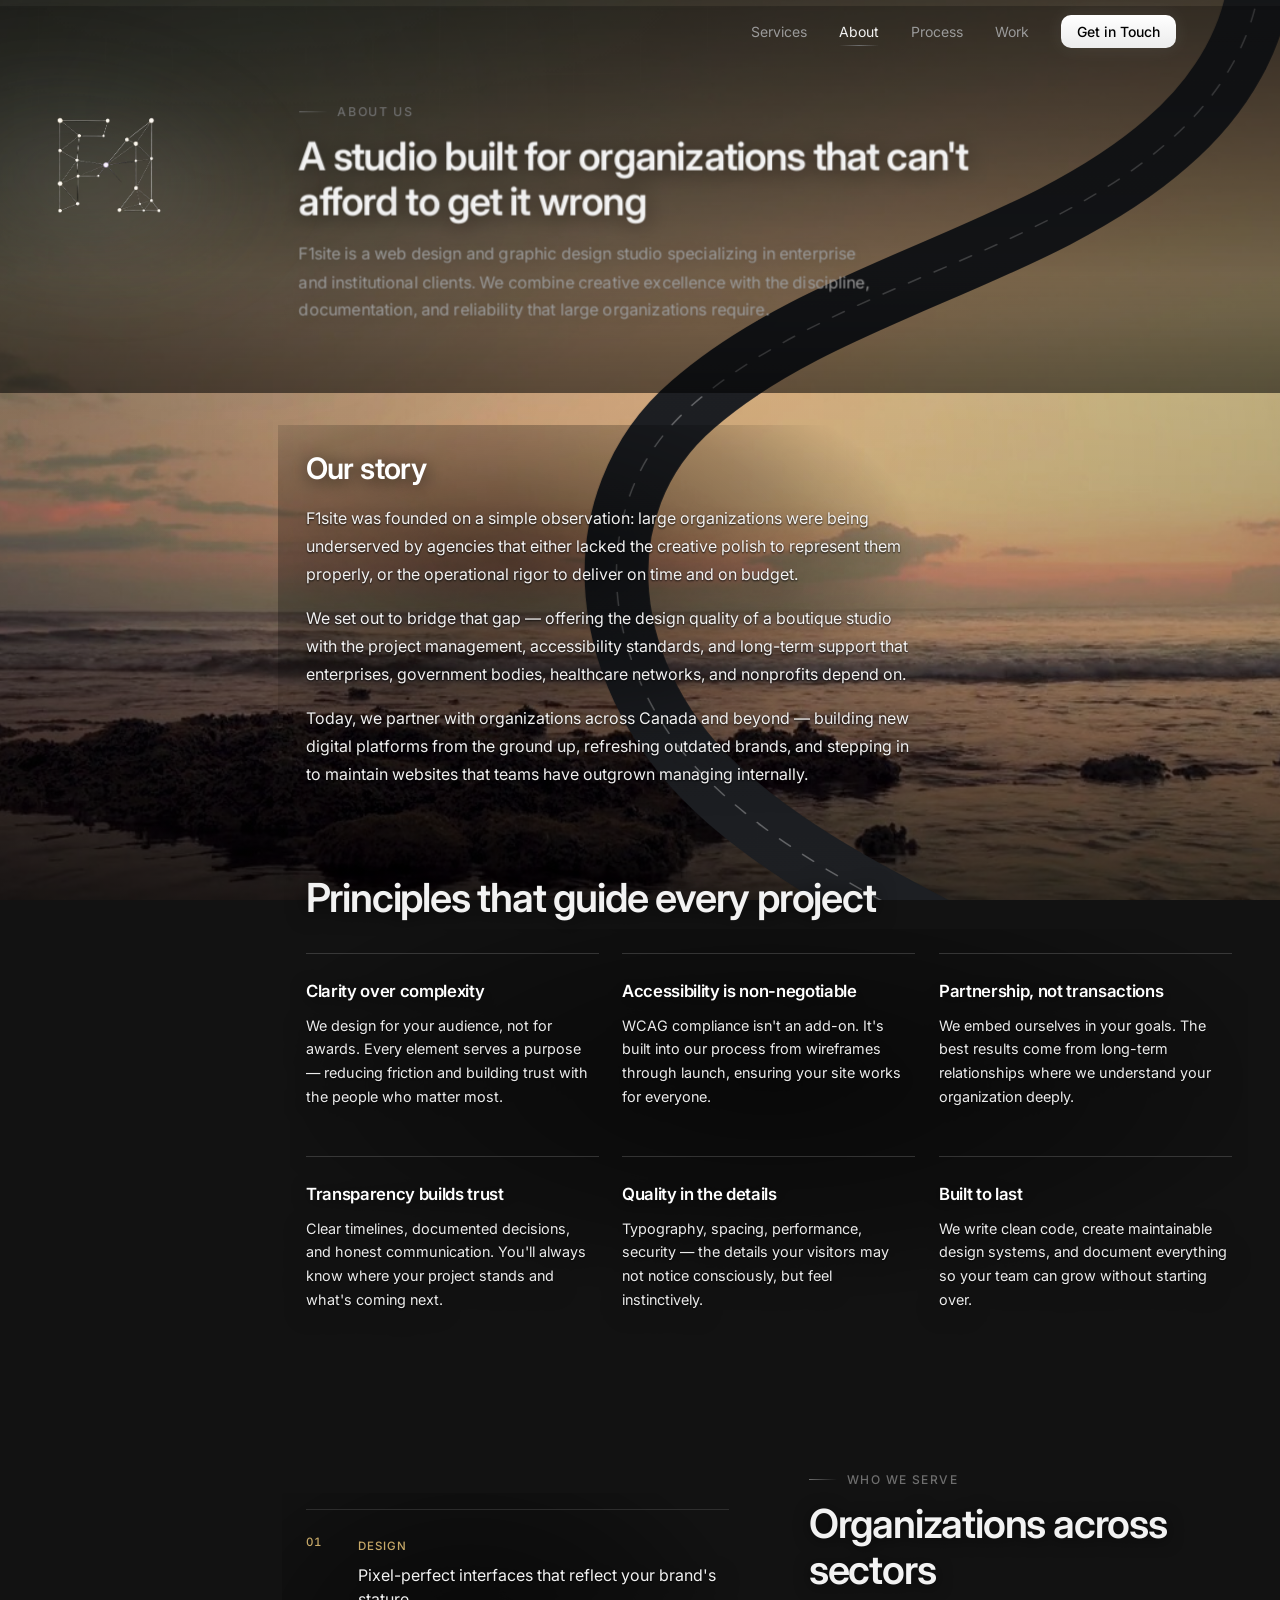
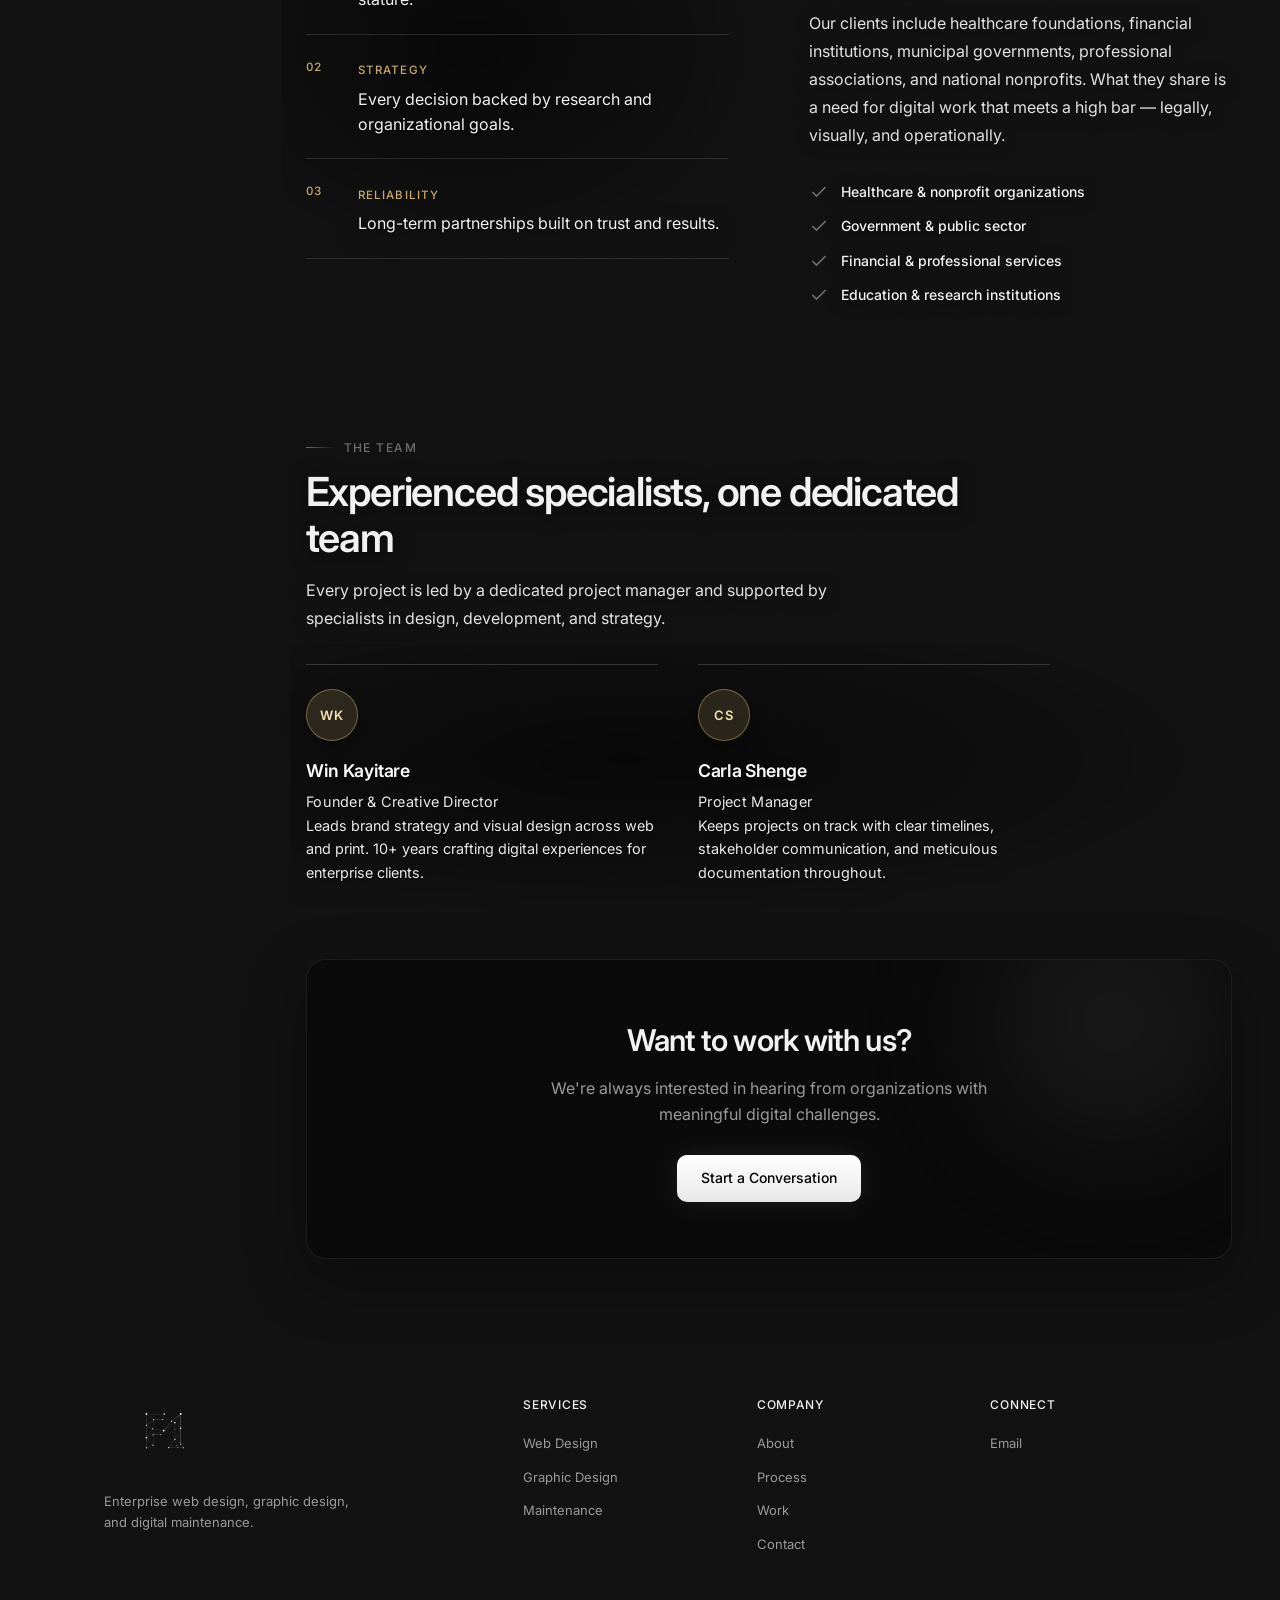
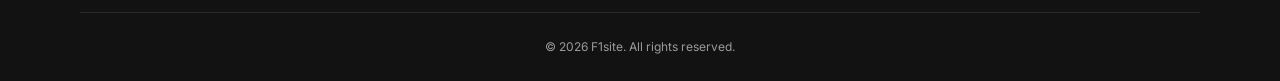
==== commit c81260fd: "Add files via upload" ====
--- a/about.html
+++ b/about.html
@@ -4,11 +4,22 @@
   <meta charset="UTF-8">
   <meta name="viewport" content="width=device-width, initial-scale=1.0, viewport-fit=cover">
   <meta name="description" content="About F1site — an enterprise-focused web design and graphic design studio built for organizations that demand excellence.">
-  <title>About — F1site</title>
+  <title>F1site · About</title>
+  <link rel="canonical" href="https://f1site.com/about">
+  <meta property="og:type" content="website">
+  <meta property="og:site_name" content="F1site">
+  <meta property="og:title" content="F1site · About">
+  <meta property="og:description" content="About F1site — an enterprise-focused web design and graphic design studio built for organizations that demand excellence.">
+  <meta property="og:url" content="https://f1site.com/about">
+  <meta property="og:image" content="https://f1site.com/logos/favicon-192.png">
+  <meta name="twitter:card" content="summary">
   <link rel="preconnect" href="https://fonts.googleapis.com">
   <link rel="preconnect" href="https://fonts.gstatic.com" crossorigin>
   <link href="https://fonts.googleapis.com/css2?family=Inter:wght@400;500;600;700&display=swap" rel="stylesheet">
   <link rel="stylesheet" href="/css/styles.css">
+  <link rel="stylesheet" href="/css/circuit-journey.css">
+  <link rel="preload" as="image" href="/assets/circuit/ocean-poster.jpg">
+  <link rel="preload" as="video" href="/assets/circuit/ocean-waves-fast.mp4">
   <link rel="icon" href="/favicon.ico" sizes="any">
   <link rel="icon" type="image/png" sizes="48x48" href="/logos/favicon-48.png">
   <link rel="icon" type="image/png" sizes="192x192" href="/logos/favicon-192.png">
@@ -153,6 +164,7 @@
   <div id="site-footer"></div>
 
   <script src="/js/layout.js"></script>
+  <script src="/js/circuit-journey.js"></script>
   <script src="/js/main.js"></script>
 </body>
 </html>
--- a/css/styles.css
+++ b/css/styles.css
@@ -35,21 +35,32 @@
   --container:  1120px;
   --prose-max:  720px;
   --logo-offset: 0px;
-  --content-gutter: 1.5rem;
+  --content-gutter: clamp(1rem, 2.2vw, 1.5rem);
   --content-rail: var(--content-gutter);
+  --logo-size: clamp(9rem, 28vw, 18rem);
   --transition: 0.25s cubic-bezier(0.16, 1, 0.3, 1);
 }
 
+/* Mid laptops (HP 1366 / Windows scaled 125–150%) — keep rail modest */
 @media (min-width: 769px) {
   :root {
-    --logo-offset: clamp(11rem, 36vw, 22.5rem);
+    --logo-offset: clamp(7.5rem, 18vw, 14rem);
     --content-rail: calc(var(--logo-offset) + var(--content-gutter));
-  }
-}
-
-@media (min-width: 1100px) {
+    --logo-size: clamp(10rem, 24vw, 16rem);
+  }
+}
+
+@media (min-width: 1280px) {
   :root {
-    --logo-offset: min(52vw, 22.5rem);
+    --logo-offset: clamp(12rem, 22vw, 18rem);
+    --logo-size: clamp(14rem, 26vw, 20rem);
+  }
+}
+
+@media (min-width: 1540px) {
+  :root {
+    --logo-offset: min(28vw, 22.5rem);
+    --logo-size: min(32vw, 28rem);
   }
 }
 
@@ -58,6 +69,9 @@
 html {
   scroll-behavior: smooth;
   -webkit-font-smoothing: antialiased;
+  -moz-osx-font-smoothing: grayscale;
+  text-size-adjust: 100%;
+  -webkit-text-size-adjust: 100%;
   color-scheme: dark;
   overflow-x: clip;
   max-width: 100%;
@@ -76,6 +90,7 @@
   overflow-x: clip;
   max-width: 100%;
   width: 100%;
+  min-height: 100%;
 }
 
 ::selection {
@@ -340,10 +355,10 @@
 
 .logo-img-featured {
   position: relative;
-  width: min(90vw, 42rem);
-  max-width: 100%;
+  width: var(--logo-size);
+  max-width: min(90vw, 28rem);
   height: auto;
-  margin-left: -4.5rem;
+  margin-left: clamp(-2.5rem, -4vw, -1rem);
   display: block;
   cursor: default;
   animation: logo-luminous 5s ease-in-out infinite;
@@ -551,6 +566,10 @@
   gap: 2rem;
 }
 
+.nav-panel {
+  display: none;
+}
+
 .nav-links a {
   font-size: 0.875rem;
   font-weight: 400;
@@ -677,8 +696,8 @@
   position: relative;
   z-index: 1;
   display: grid;
-  grid-template-columns: minmax(0, 1fr) minmax(280px, 420px);
-  gap: 2.5rem;
+  grid-template-columns: minmax(0, 1fr);
+  gap: 0;
   align-items: center;
   padding-top: 4rem;
   padding-bottom: 5rem;
@@ -702,6 +721,7 @@
 .hero-cycle {
   display: inline-block;
   font-style: normal;
+  white-space: nowrap;
   background: linear-gradient(135deg, #ffffff 0%, #b8b8b8 45%, var(--color-brand) 100%);
   -webkit-background-clip: text;
   -webkit-text-fill-color: transparent;
@@ -1260,47 +1280,76 @@
 
 .about-visual {
   position: relative;
-  height: 400px;
+  display: grid;
+  gap: 0;
+  height: auto;
   max-width: 100%;
-  overflow: hidden;
+  overflow: visible;
+  counter-reset: about-pillar;
 }
 
 .about-card {
+  position: relative;
+  counter-increment: about-pillar;
+  padding: 1.35rem 0 1.35rem 3.25rem;
+  background: transparent;
+  backdrop-filter: none;
+  -webkit-backdrop-filter: none;
+  border: none;
+  border-bottom: 1px solid rgba(255, 255, 255, 0.12);
+  border-radius: 0;
+  max-width: none;
+  transition: border-color var(--transition);
+}
+
+.about-card:first-child {
+  border-top: 1px solid rgba(255, 255, 255, 0.12);
+}
+
+.about-card::before {
+  content: counter(about-pillar, decimal-leading-zero);
   position: absolute;
-  padding: 1.25rem;
-  background: rgba(255, 255, 255, 0.03);
-  backdrop-filter: blur(12px);
-  -webkit-backdrop-filter: blur(12px);
-  border: 1px solid var(--color-border);
-  border-radius: var(--radius-md);
-  max-width: 240px;
-  transition: border-color var(--transition), transform var(--transition);
+  left: 0;
+  top: 1.45rem;
+  font-size: 0.72rem;
+  font-weight: 500;
+  letter-spacing: 0.12em;
+  color: rgba(255, 255, 255, 0.38);
+  font-variant-numeric: tabular-nums;
 }
 
 .about-card:hover {
-  border-color: rgba(110, 110, 110, 0.25);
-  transform: translateY(-2px);
+  border-color: rgba(255, 255, 255, 0.22);
+  transform: none;
 }
 
 .about-card-label {
   display: inline-block;
-  font-size: 0.6875rem;
+  font-size: 0.72rem;
   font-weight: 500;
-  letter-spacing: 0.08em;
+  letter-spacing: 0.1em;
   text-transform: uppercase;
-  color: var(--color-text-muted);
-  margin-bottom: 0.5rem;
+  color: rgba(255, 255, 255, 0.55);
+  margin-bottom: 0.45rem;
 }
 
 .about-card p {
-  font-size: 0.875rem;
-  color: var(--color-text-muted);
+  font-size: 1rem;
+  color: rgba(255, 255, 255, 0.9);
   line-height: 1.55;
-}
-
-.about-card-1 { top: 0; left: 0; }
-.about-card-2 { top: 50%; right: 0; transform: translateY(-50%); z-index: 2; }
-.about-card-3 { bottom: 0; left: 15%; }
+  margin: 0;
+}
+
+.about-card-1,
+.about-card-2,
+.about-card-3 {
+  top: auto;
+  left: auto;
+  right: auto;
+  bottom: auto;
+  transform: none;
+  z-index: auto;
+}
 
 .about-text {
   font-size: 1rem;
@@ -1793,10 +1842,15 @@
   }
 
   /* Header & nav */
-  .header {
+  .header,
+  .header.scrolled {
     padding-top: env(safe-area-inset-top);
     height: calc(var(--header-h) + env(safe-area-inset-top));
-    background: rgba(0, 0, 0, 0.82);
+    background: transparent;
+    backdrop-filter: none;
+    -webkit-backdrop-filter: none;
+    border-bottom: none;
+    box-shadow: none;
   }
 
   .nav {
@@ -1807,23 +1861,25 @@
 
   .nav-toggle {
     display: flex;
-    z-index: 102;
+    position: relative;
+    z-index: 140;
     padding: 0.5rem;
     margin-right: calc(var(--content-gutter) - 0.5rem - env(safe-area-inset-right));
+  }
+
+  .nav-links-desktop {
+    display: none !important;
   }
 
   .nav-backdrop {
     display: block;
     position: fixed;
     inset: 0;
-    top: calc(var(--header-h) + env(safe-area-inset-top));
-    background: rgba(0, 0, 0, 0.6);
-    backdrop-filter: blur(6px);
-    -webkit-backdrop-filter: blur(6px);
-    z-index: 90;
+    background: #000000;
+    z-index: 120;
     opacity: 0;
     pointer-events: none;
-    transition: opacity 0.35s ease;
+    transition: opacity 0.3s ease;
   }
 
   .nav-backdrop.visible {
@@ -1831,56 +1887,166 @@
     pointer-events: auto;
   }
 
-  .nav-links {
+  /* Full-screen panel lives OUTSIDE the header so backdrop-filter
+     cannot trap position:fixed and clip the menu. */
+  .nav-panel {
+    display: block;
     position: fixed;
-    top: calc(var(--header-h) + env(safe-area-inset-top));
-    left: 0;
-    right: 0;
-    bottom: 0;
+    inset: 0;
+    z-index: 125;
+    background: #000000;
+    transform: translate3d(100%, 0, 0);
+    transition: transform 0.4s cubic-bezier(0.16, 1, 0.3, 1);
+    padding:
+      calc(var(--header-h) + env(safe-area-inset-top) + 1.5rem)
+      1.5rem
+      max(1.75rem, env(safe-area-inset-bottom));
+    overflow-x: hidden;
+    overflow-y: auto;
+    -webkit-overflow-scrolling: touch;
+    pointer-events: none;
+  }
+
+  .nav-panel.open {
+    transform: translate3d(0, 0, 0);
+    pointer-events: auto;
+  }
+
+  .nav-panel .nav-links {
+    position: static;
+    inset: auto;
+    display: flex;
     flex-direction: column;
     align-items: stretch;
     justify-content: flex-start;
-    gap: 0.375rem;
-    padding: 1.25rem var(--content-gutter);
-    padding-bottom: max(2rem, env(safe-area-inset-bottom));
-    background: rgba(8, 8, 8, 0.96);
-    backdrop-filter: blur(28px);
-    -webkit-backdrop-filter: blur(28px);
-    border-top: 1px solid var(--color-border);
-    z-index: 95;
-    transform: translateX(100%);
-    transition: transform 0.4s cubic-bezier(0.16, 1, 0.3, 1);
-  }
-
-  .nav-links.open { transform: translateX(0); }
-
-  .nav-links li { width: 100%; }
-
-  .nav-links a {
-    display: block;
-    padding: 1rem 1rem;
-    font-size: 1.125rem;
-    font-weight: 500;
-    letter-spacing: -0.01em;
+    gap: 0;
+    min-height: calc(100% - 0.5rem);
+    width: 100%;
+    margin: 0;
+    padding: 0;
+    background: transparent;
+    transform: none;
+    overflow: visible;
+    border: none;
+  }
+
+  .nav-panel .nav-links li {
+    width: 100%;
+    flex: 0 0 auto;
+    opacity: 1 !important;
+    translate: none !important;
+  }
+
+  .nav-panel .nav-links li:last-child {
+    margin-top: auto;
+    padding-top: 2rem;
+  }
+
+  .nav-panel .nav-links a {
+    color: #ffffff !important;
+  }
+
+  .nav-panel .nav-links a:not(.nav-cta) {
+    display: flex;
+    align-items: center;
+    justify-content: space-between;
+    gap: 1rem;
+    width: 100%;
+    padding: 1rem 0;
+    font-size: clamp(1.4rem, 6.5vw, 1.85rem);
+    font-weight: 600;
+    letter-spacing: -0.03em;
+    line-height: 1.25;
+    color: #ffffff !important;
+    opacity: 1 !important;
+    border-bottom: 1px solid rgba(255, 255, 255, 0.14);
+    border-radius: 0;
+    background: transparent;
+    position: relative;
+  }
+
+  .nav-panel .nav-links a:not(.nav-cta)::before {
+    display: none !important;
+    content: none !important;
+  }
+
+  .nav-panel .nav-links a:not(.nav-cta)::after {
+    content: '';
+    width: 0.5rem;
+    height: 0.5rem;
+    border-right: 1.5px solid rgba(255, 255, 255, 0.55);
+    border-bottom: 1.5px solid rgba(255, 255, 255, 0.55);
+    transform: rotate(-45deg);
+    flex-shrink: 0;
+    opacity: 0.75;
+    position: static;
+    inset: auto;
+    background: none;
+  }
+
+  .nav-panel .nav-links a.active:not(.nav-cta) {
+    color: #ffe8b8 !important;
+  }
+
+  .nav-panel .nav-links a.active:not(.nav-cta)::after {
+    border-color: rgba(232, 196, 120, 0.95);
+    opacity: 1;
+    left: auto;
+    right: auto;
+    bottom: auto;
+    height: 0.5rem;
+    background: none;
+  }
+
+  .nav-panel .nav-links a.nav-cta {
+    display: inline-flex !important;
+    align-items: center;
+    justify-content: center;
+    width: 100%;
+    min-height: 3.15rem;
+    margin: 0 !important;
+    padding: 0.95rem 1.25rem !important;
+    border-radius: 999px !important;
+    font-size: 1rem !important;
+    font-weight: 600 !important;
+    letter-spacing: 0;
+    line-height: 1.2;
+    color: #000000 !important;
+    background: #ffffff !important;
+    border-bottom: none !important;
+    box-shadow: 0 10px 36px rgba(255, 255, 255, 0.14) !important;
+  }
+
+  .nav-panel .nav-links a.nav-cta::before,
+  .nav-panel .nav-links a.nav-cta::after {
+    display: none !important;
+    content: none !important;
+  }
+
+  body.nav-open .logo-anchor,
+  body.nav-open .hero-mobile-mark,
+  body.nav-open .circuit-stage,
+  body.nav-open main,
+  body.nav-open .footer {
+    visibility: hidden !important;
+    pointer-events: none !important;
+  }
+
+  body.nav-open {
+    overflow: hidden;
+  }
+
+  body.nav-open .header {
+    background: transparent !important;
     border-bottom: none;
-    border-radius: var(--radius-md);
-    transition: background var(--transition), color var(--transition);
-  }
-
-  .nav-links a:hover,
-  .nav-links a.active:not(.nav-cta) {
-    background: rgba(255, 255, 255, 0.06);
-    color: var(--color-text);
-  }
-
-  .nav-cta {
-    margin-top: 0.5rem;
-    text-align: center;
-    display: block !important;
-    width: 100%;
-    padding: 1rem 1.25rem !important;
-    border-radius: var(--radius-md) !important;
-    font-size: 1rem !important;
+    box-shadow: none;
+    backdrop-filter: none;
+    -webkit-backdrop-filter: none;
+    z-index: 140;
+  }
+
+  body.nav-open .nav-toggle span {
+    background: #ffffff;
   }
 
   /* Hero */
@@ -2148,12 +2314,14 @@
 
   .footer {
     padding-bottom: env(safe-area-inset-bottom);
+    background: transparent;
+    border-top: none;
   }
 
   .work-grid { grid-template-columns: 1fr; }
 
   .about-grid { grid-template-columns: 1fr; }
-  .about-visual { height: 280px; margin-bottom: 1rem; }
+  .about-visual { height: auto; margin-bottom: 1.5rem; }
 
   .process-steps { grid-template-columns: 1fr; }
 
@@ -2278,7 +2446,7 @@
 .detail-grid {
   display: grid;
   grid-template-columns: repeat(2, 1fr);
-  gap: 1rem;
+  gap: 1.25rem 1.5rem;
 }
 
 .detail-grid.cols-3 {
@@ -2286,42 +2454,46 @@
 }
 
 .detail-card {
-  padding: 1.75rem;
-  background: linear-gradient(165deg, rgba(255, 255, 255, 0.04) 0%, rgba(255, 255, 255, 0.015) 100%);
-  backdrop-filter: blur(16px) saturate(130%);
-  -webkit-backdrop-filter: blur(16px) saturate(130%);
-  border: 1px solid var(--color-border);
-  border-radius: var(--radius-md);
-  box-shadow: var(--shadow-card);
-  transition: border-color var(--transition), transform var(--transition), box-shadow var(--transition);
+  padding: 1.5rem 0 1.65rem;
+  background: transparent;
+  backdrop-filter: none;
+  -webkit-backdrop-filter: none;
+  border: none;
+  border-top: 1px solid rgba(255, 255, 255, 0.14);
+  border-radius: 0;
+  box-shadow: none;
+  transition: border-color var(--transition);
 }
 
 .detail-card:hover {
-  border-color: var(--color-brand-glow);
-  transform: translateY(-3px);
-  box-shadow: var(--shadow-md), 0 0 24px var(--color-brand-soft);
+  border-color: rgba(255, 255, 255, 0.35);
+  transform: none;
+  box-shadow: none;
 }
 
 .detail-card h3 {
-  font-size: 1rem;
+  font-size: 1.05rem;
   font-weight: 600;
-  margin-bottom: 0.5rem;
+  letter-spacing: -0.02em;
+  margin-bottom: 0.55rem;
+  color: #ffffff;
 }
 
 .detail-card p {
-  font-size: 0.875rem;
-  color: var(--color-text-muted);
+  font-size: 0.9rem;
+  color: rgba(255, 255, 255, 0.82);
   line-height: 1.65;
+  margin: 0;
 }
 
 .detail-card ul {
-  margin-top: 0.75rem;
+  margin-top: 0.85rem;
 }
 
 .detail-card li {
-  font-size: 0.8125rem;
-  color: var(--color-text-muted);
-  padding: 0.2rem 0 0.2rem 1rem;
+  font-size: 0.85rem;
+  color: rgba(255, 255, 255, 0.72);
+  padding: 0.25rem 0 0.25rem 1rem;
   position: relative;
 }
 
@@ -2458,116 +2630,268 @@
   font-size: 0.75rem;
 }
 
+.faq-section .faq-layout {
+  display: grid;
+  grid-template-columns: minmax(12rem, 0.85fr) minmax(0, 1.35fr);
+  gap: 2.5rem 4.5rem;
+  align-items: start;
+}
+
+.faq-section .faq-intro {
+  max-width: 22rem;
+  position: sticky;
+  top: calc(var(--header-h) + 1.5rem);
+}
+
+.faq-section .faq-intro .section-title {
+  font-size: clamp(1.75rem, 3.2vw, 2.45rem);
+  letter-spacing: -0.03em;
+  line-height: 1.15;
+}
+
+.faq-section .faq-intro .section-desc {
+  margin-top: 0.85rem;
+  color: var(--color-text-muted);
+  font-size: 0.95rem;
+  line-height: 1.65;
+}
+
 .faq-list {
-  max-width: var(--prose-max);
+  max-width: none;
+  counter-reset: faq;
 }
 
 .faq-item {
-  padding: 1.5rem 0;
-  border-bottom: 1px solid var(--color-border);
+  counter-increment: faq;
+  position: relative;
+  padding: 0;
+  border: none;
+  border-bottom: 1px solid rgba(255, 255, 255, 0.1);
+  background: transparent;
 }
 
 .faq-item:first-child {
-  border-top: 1px solid var(--color-border);
-}
-
-.faq-item h3 {
-  font-size: 1rem;
+  border-top: 1px solid rgba(255, 255, 255, 0.1);
+}
+
+.faq-item::before {
+  content: '';
+  position: absolute;
+  left: 0;
+  top: 0;
+  width: 0;
+  height: 1px;
+  background: linear-gradient(90deg, rgba(255, 255, 255, 0.55), transparent);
+  transition: width 0.45s var(--ease-out, cubic-bezier(0.16, 1, 0.3, 1));
+  pointer-events: none;
+}
+
+.faq-item[open]::before,
+.faq-item:hover::before {
+  width: 100%;
+}
+
+.faq-item summary {
+  display: grid;
+  grid-template-columns: 2.25rem minmax(0, 1fr) 1.25rem;
+  gap: 0.85rem 1rem;
+  align-items: center;
+  padding: 1.35rem 0;
+  cursor: pointer;
+  list-style: none;
+  color: var(--color-text);
+  transition: color 0.3s ease;
+}
+
+.faq-item summary::-webkit-details-marker {
+  display: none;
+}
+
+.faq-item summary::marker {
+  content: '';
+}
+
+.faq-index {
+  font-size: 0.72rem;
+  font-weight: 500;
+  letter-spacing: 0.12em;
+  color: rgba(255, 255, 255, 0.38);
+  font-variant-numeric: tabular-nums;
+  transition: color 0.3s ease;
+}
+
+.faq-index::before {
+  content: counter(faq, decimal-leading-zero);
+}
+
+.faq-item summary::after {
+  content: '';
+  width: 0.55rem;
+  height: 0.55rem;
+  border-right: 1.5px solid rgba(255, 255, 255, 0.45);
+  border-bottom: 1.5px solid rgba(255, 255, 255, 0.45);
+  transform: rotate(45deg) translateY(-2px);
+  transition: transform 0.35s var(--ease-out, cubic-bezier(0.16, 1, 0.3, 1)), border-color 0.3s ease;
+  justify-self: end;
+}
+
+.faq-item[open] summary::after {
+  transform: rotate(225deg) translateY(-2px);
+  border-color: rgba(255, 255, 255, 0.85);
+}
+
+.faq-item .faq-q {
+  font-size: 1.05rem;
   font-weight: 600;
-  margin-bottom: 0.5rem;
-}
-
-.faq-item p {
-  font-size: 0.875rem;
+  letter-spacing: -0.02em;
+  line-height: 1.35;
+  margin: 0;
+}
+
+.faq-item[open] .faq-index,
+.faq-item:hover .faq-index {
+  color: rgba(255, 255, 255, 0.7);
+}
+
+.faq-item .faq-a {
+  padding: 0 1.25rem 1.45rem 3.25rem;
+  margin: 0;
+  font-size: 0.92rem;
   color: var(--color-text-muted);
-  line-height: 1.7;
+  line-height: 1.75;
+  max-width: 38rem;
+  animation: faq-open 0.35s var(--ease-out, cubic-bezier(0.16, 1, 0.3, 1));
+}
+
+@keyframes faq-open {
+  from { opacity: 0; transform: translateY(-6px); }
+  to   { opacity: 1; transform: translateY(0); }
+}
+
+@media (max-width: 900px) {
+  .faq-section .faq-layout {
+    grid-template-columns: 1fr;
+    gap: 1.75rem;
+  }
+
+  .faq-section .faq-intro {
+    position: static;
+    max-width: none;
+  }
+}
+
+@media (max-width: 640px) {
+  .faq-item summary {
+    grid-template-columns: 1.75rem minmax(0, 1fr) 1rem;
+    gap: 0.65rem 0.75rem;
+    padding: 1.15rem 0;
+  }
+
+  .faq-item .faq-q {
+    font-size: 0.98rem;
+  }
+
+  .faq-item .faq-a {
+    padding: 0 0.5rem 1.25rem 2.5rem;
+    font-size: 0.875rem;
+  }
 }
 
 .value-grid {
   display: grid;
   grid-template-columns: repeat(3, 1fr);
-  gap: 1rem;
+  gap: 1.25rem 1.5rem;
 }
 
 .value-card {
-  padding: 1.75rem;
-  border: 1px solid var(--color-border);
-  border-radius: var(--radius-md);
-  background: linear-gradient(165deg, rgba(255, 255, 255, 0.03) 0%, rgba(255, 255, 255, 0.01) 100%);
-  box-shadow: var(--shadow-card);
-  transition: border-color var(--transition), transform var(--transition), box-shadow var(--transition);
+  padding: 1.5rem 0 1.65rem;
+  border: none;
+  border-top: 1px solid rgba(255, 255, 255, 0.14);
+  border-radius: 0;
+  background: transparent;
+  box-shadow: none;
+  transition: border-color var(--transition);
 }
 
 .value-card:hover {
-  border-color: var(--color-brand-glow);
-  transform: translateY(-3px);
-  box-shadow: var(--shadow-md), 0 0 24px var(--color-brand-soft);
+  border-color: rgba(255, 255, 255, 0.35);
+  transform: none;
+  box-shadow: none;
 }
 
 .value-card h3 {
-  font-size: 1rem;
+  font-size: 1.05rem;
   font-weight: 600;
-  margin-bottom: 0.5rem;
+  letter-spacing: -0.02em;
+  margin-bottom: 0.55rem;
+  color: #ffffff;
 }
 
 .value-card p {
-  font-size: 0.875rem;
-  color: var(--color-text-muted);
+  font-size: 0.9rem;
+  color: rgba(255, 255, 255, 0.78);
   line-height: 1.65;
+  margin: 0;
 }
 
 .team-grid {
   display: grid;
-  grid-template-columns: repeat(3, 1fr);
-  gap: 1rem;
+  grid-template-columns: repeat(2, minmax(0, 22rem));
+  gap: 1.5rem 2.5rem;
 }
 
 .team-card {
-  padding: 1.75rem;
-  background: linear-gradient(165deg, rgba(255, 255, 255, 0.04) 0%, rgba(255, 255, 255, 0.015) 100%);
-  border: 1px solid var(--color-border);
-  border-radius: var(--radius-md);
-  box-shadow: var(--shadow-card);
-  transition: border-color var(--transition), transform var(--transition), box-shadow var(--transition);
+  padding: 1.5rem 0 1.65rem;
+  background: transparent;
+  border: none;
+  border-top: 1px solid rgba(255, 255, 255, 0.14);
+  border-radius: 0;
+  box-shadow: none;
+  transition: border-color var(--transition);
 }
 
 .team-card:hover {
-  border-color: var(--color-brand-glow);
-  transform: translateY(-3px);
-  box-shadow: var(--shadow-md), 0 0 24px var(--color-brand-soft);
+  border-color: rgba(255, 255, 255, 0.35);
+  transform: none;
+  box-shadow: none;
 }
 
 .team-avatar {
-  width: 3.5rem;
-  height: 3.5rem;
+  width: 3.25rem;
+  height: 3.25rem;
   border-radius: 50%;
-  background: var(--color-brand-soft);
-  border: 1px solid var(--color-brand-glow);
+  background: rgba(232, 196, 120, 0.12);
+  border: 1px solid rgba(232, 196, 120, 0.35);
   display: flex;
   align-items: center;
   justify-content: center;
-  font-size: 0.875rem;
+  font-size: 0.8125rem;
   font-weight: 600;
-  color: var(--color-brand);
+  letter-spacing: 0.04em;
+  color: rgba(232, 196, 120, 0.95);
   margin-bottom: 1rem;
 }
 
 .team-card h3 {
-  font-size: 1rem;
+  font-size: 1.1rem;
   font-weight: 600;
-  margin-bottom: 0.25rem;
+  letter-spacing: -0.02em;
+  margin-bottom: 0.3rem;
+  color: #ffffff;
 }
 
 .team-role {
   font-size: 0.8125rem;
-  color: var(--color-text-muted);
+  color: rgba(232, 196, 120, 0.8);
+  letter-spacing: 0.02em;
   margin-bottom: 0.75rem;
 }
 
 .team-card p {
-  font-size: 0.8125rem;
-  color: var(--color-text-muted);
-  line-height: 1.6;
+  font-size: 0.9rem;
+  color: rgba(255, 255, 255, 0.82);
+  line-height: 1.65;
+  margin: 0;
 }
 
 .process-timeline {
@@ -2653,6 +2977,234 @@
   color: #b0b0b0;
 }
 
+/* --- Work portfolio (editorial runway) --- */
+
+.work-portfolio {
+  padding-top: 0.5rem;
+}
+
+.work-portfolio-list {
+  display: flex;
+  flex-direction: column;
+  gap: 0;
+}
+
+.work-feature {
+  display: grid;
+  grid-template-columns: minmax(0, 1fr) minmax(0, 1fr);
+  gap: clamp(1.75rem, 4vw, 3.25rem);
+  align-items: center;
+  padding: clamp(2.75rem, 5.5vw, 4.75rem) 0;
+  border-bottom: 1px solid rgba(255, 255, 255, 0.1);
+  background: transparent;
+}
+
+.work-feature:last-child {
+  border-bottom: none;
+}
+
+.work-feature--flip {
+  grid-template-columns: minmax(0, 1fr) minmax(0, 1fr);
+}
+
+.work-feature--flip .work-feature-media {
+  order: 2;
+}
+
+.work-feature--flip .work-feature-copy {
+  order: 1;
+}
+
+.work-feature-media {
+  position: relative;
+  display: block;
+  aspect-ratio: 5 / 4;
+  min-height: 0;
+  height: auto;
+  border-radius: 0;
+  overflow: hidden;
+  border: 1px solid rgba(255, 255, 255, 0.12);
+  text-decoration: none;
+  isolation: isolate;
+  transition: border-color 0.35s var(--ease-out), transform 0.45s var(--ease-out);
+}
+
+.work-feature-media:hover,
+.work-feature-media:focus-visible {
+  border-color: rgba(255, 255, 255, 0.28);
+  transform: translateY(-3px);
+}
+
+.work-feature-media-inner {
+  position: absolute;
+  inset: 0;
+  display: flex;
+  align-items: center;
+  justify-content: center;
+  padding: clamp(1.75rem, 4vw, 3rem);
+  background:
+    radial-gradient(ellipse 70% 55% at 50% 30%, rgba(255, 255, 255, 0.07) 0%, transparent 70%);
+  transition: transform 0.6s var(--ease-out);
+}
+
+.work-feature-media:hover .work-feature-media-inner,
+.work-feature-media:focus-visible .work-feature-media-inner {
+  transform: scale(1.04);
+}
+
+.preview-panel-light.work-feature-media,
+.preview-panel-light .work-feature-media-inner {
+  background: #ffffff;
+}
+
+.preview-panel-light.work-feature-media {
+  border-color: rgba(255, 255, 255, 0.2);
+}
+
+.preview-panel-cover .work-feature-media-inner {
+  padding: 0;
+  background: #0a0a0a;
+}
+
+.project-logo {
+  max-width: 78%;
+  max-height: 62%;
+  width: auto;
+  height: auto;
+  object-fit: contain;
+  filter: drop-shadow(0 18px 36px rgba(0, 0, 0, 0.45));
+  transition: transform 0.6s var(--ease-out), filter 0.6s var(--ease-out);
+}
+
+.work-feature-media:hover .project-logo,
+.work-feature-media:focus-visible .project-logo {
+  transform: scale(1.03);
+  filter: drop-shadow(0 22px 44px rgba(0, 0, 0, 0.55));
+}
+
+.preview-panel-cover .project-logo {
+  max-width: none;
+  max-height: none;
+  width: 100%;
+  height: 100%;
+  object-fit: cover;
+  filter: none;
+}
+
+.work-feature-media-label {
+  position: absolute;
+  left: 1rem;
+  bottom: 1rem;
+  z-index: 2;
+  font-size: 0.7rem;
+  font-weight: 600;
+  letter-spacing: 0.08em;
+  text-transform: uppercase;
+  color: #fff;
+  opacity: 0;
+  transform: translateY(6px);
+  transition: opacity 0.35s var(--ease-out), transform 0.35s var(--ease-out);
+  pointer-events: none;
+  text-shadow: 0 1px 10px rgba(0, 0, 0, 0.65);
+}
+
+.work-feature-media:hover .work-feature-media-label,
+.work-feature-media:focus-visible .work-feature-media-label {
+  opacity: 1;
+  transform: translateY(0);
+}
+
+.preview-panel-light .work-feature-media-label {
+  color: #111;
+  text-shadow: none;
+}
+
+.work-feature-copy {
+  position: relative;
+  padding-block: 0.35rem;
+  isolation: isolate;
+}
+
+.work-feature-copy::before {
+  content: '';
+  position: absolute;
+  inset: -1.25rem -1.5rem;
+  z-index: -1;
+  pointer-events: none;
+  background: radial-gradient(
+    ellipse 75% 70% at 20% 35%,
+    rgba(0, 0, 0, 0.55) 0%,
+    rgba(0, 0, 0, 0.22) 48%,
+    transparent 76%
+  );
+}
+
+.work-feature-index {
+  margin: 0 0 0.75rem;
+  font-size: clamp(2.75rem, 5.5vw, 4rem);
+  font-weight: 600;
+  letter-spacing: -0.06em;
+  line-height: 0.9;
+  color: rgba(255, 255, 255, 0.16);
+  user-select: none;
+}
+
+.work-feature-meta {
+  margin: 0 0 0.65rem;
+  font-size: 0.72rem;
+  font-weight: 600;
+  letter-spacing: 0.14em;
+  text-transform: uppercase;
+  color: rgba(232, 196, 120, 0.9);
+}
+
+.work-feature-title {
+  margin: 0 0 0.9rem;
+  font-size: clamp(1.65rem, 3vw, 2.35rem);
+  font-weight: 600;
+  letter-spacing: -0.04em;
+  line-height: 1.1;
+  color: #fff;
+}
+
+.work-feature-desc {
+  margin: 0 0 1.15rem;
+  max-width: 34rem;
+  color: rgba(255, 255, 255, 0.78);
+  font-size: 1rem;
+  line-height: 1.7;
+}
+
+.work-feature-scope {
+  margin: 0 0 1.5rem;
+  font-size: 0.8125rem;
+  letter-spacing: 0.01em;
+  color: rgba(255, 255, 255, 0.48);
+  line-height: 1.55;
+}
+
+.work-feature-link {
+  display: inline-flex;
+  align-items: center;
+  gap: 0.45rem;
+  font-size: 0.9375rem;
+  font-weight: 600;
+  letter-spacing: -0.01em;
+  color: #fff;
+  text-decoration: none;
+  border-bottom: 1px solid rgba(255, 255, 255, 0.35);
+  padding-bottom: 0.15rem;
+  transition: color 0.25s ease, border-color 0.25s ease, gap 0.3s var(--ease-out);
+}
+
+.work-feature-link:hover,
+.work-feature-link:focus-visible {
+  color: rgba(232, 196, 120, 1);
+  border-color: rgba(232, 196, 120, 0.7);
+  gap: 0.7rem;
+}
+
+/* Legacy case-study hooks (kept for any residual references) */
 .case-study {
   display: grid;
   grid-template-columns: 1fr 1.2fr;
@@ -2691,32 +3243,9 @@
   background: #ffffff;
 }
 
-.preview-panel-light {
+.preview-panel-light.case-study-visual {
   background: #ffffff;
   border-color: rgba(0, 0, 0, 0.12);
-}
-
-.project-logo {
-  max-width: 85%;
-  max-height: 70%;
-  width: auto;
-  height: auto;
-  object-fit: contain;
-  filter: drop-shadow(0 14px 40px rgba(0, 0, 0, 0.55));
-}
-
-.preview-panel-cover .project-preview {
-  padding: 0;
-  background: #0a0a0a;
-}
-
-.preview-panel-cover .project-logo {
-  max-width: none;
-  max-height: none;
-  width: 100%;
-  height: 100%;
-  object-fit: cover;
-  filter: none;
 }
 
 .site-preview-fallback {
@@ -2734,8 +3263,6 @@
   background: rgba(0, 0, 0, 0.55);
   border: 1px solid var(--color-border);
   border-radius: 100px;
-  backdrop-filter: blur(10px);
-  -webkit-backdrop-filter: blur(10px);
   transition: border-color var(--transition), background var(--transition), transform var(--transition);
 }
 
@@ -2928,6 +3455,36 @@
 
   .case-study { grid-template-columns: 1fr; }
   .case-study-visual { height: 220px; }
+
+  .work-feature,
+  .work-feature--flip {
+    grid-template-columns: 1fr;
+    gap: 1.5rem;
+    padding: 2.25rem 0;
+  }
+
+  .work-feature--flip .work-feature-media,
+  .work-feature--flip .work-feature-copy {
+    order: initial;
+  }
+
+  .work-feature-media {
+    aspect-ratio: 16 / 10;
+  }
+
+  .work-feature-index {
+    font-size: 2.25rem;
+    margin-bottom: 0.55rem;
+  }
+
+  .work-feature-media-label {
+    opacity: 1;
+    transform: none;
+  }
+
+  .work-feature-copy::before {
+    inset: -0.75rem -0.5rem;
+  }
 }
 
 @media (max-width: 768px) {
@@ -3121,24 +3678,24 @@
 /* --- Mobile nav item stagger --- */
 
 @media (max-width: 768px) {
-  html.js .nav-links li {
+  html.js .nav-panel .nav-links li {
     opacity: 0;
-    translate: 22px 0;
-    transition: opacity 0.4s var(--ease-out), translate 0.4s var(--ease-out);
-  }
-
-  html.js .nav-links.open li {
-    opacity: 1;
+    translate: 18px 0;
+    transition: opacity 0.35s var(--ease-out), translate 0.35s var(--ease-out);
+  }
+
+  html.js .nav-panel.open .nav-links li {
+    opacity: 1 !important;
     translate: 0 0;
   }
 
-  html.js .nav-links.open li:nth-child(1) { transition-delay: 0.05s; }
-  html.js .nav-links.open li:nth-child(2) { transition-delay: 0.1s; }
-  html.js .nav-links.open li:nth-child(3) { transition-delay: 0.15s; }
-  html.js .nav-links.open li:nth-child(4) { transition-delay: 0.2s; }
-  html.js .nav-links.open li:nth-child(5) { transition-delay: 0.25s; }
-
-  html.js .nav-links:not(.open) li {
+  html.js .nav-panel.open .nav-links li:nth-child(1) { transition-delay: 0.04s; }
+  html.js .nav-panel.open .nav-links li:nth-child(2) { transition-delay: 0.08s; }
+  html.js .nav-panel.open .nav-links li:nth-child(3) { transition-delay: 0.12s; }
+  html.js .nav-panel.open .nav-links li:nth-child(4) { transition-delay: 0.16s; }
+  html.js .nav-panel.open .nav-links li:nth-child(5) { transition-delay: 0.2s; }
+
+  html.js .nav-panel:not(.open) .nav-links li {
     transition: none;
   }
 }
@@ -3220,11 +3777,11 @@
   translate: 0 -2px;
 }
 
-.faq-item h3 {
+.faq-item summary {
   transition: color var(--transition);
 }
 
-.faq-item:hover h3 {
+.faq-item:hover summary {
   color: #ffffff;
 }
 
@@ -3286,12 +3843,14 @@
   transform: scale(1.04);
 }
 
+html.js .work-feature-copy {
+  opacity: 1;
+}
+
 /* --- Ambient life --- */
 
 @media (min-width: 769px) {
-  html.js .about-card-1 { animation: card-float-a 7s ease-in-out infinite; }
-  html.js .about-card-2 { animation: card-float-b 8.5s ease-in-out infinite; }
-  html.js .about-card-3 { animation: card-float-c 7.8s ease-in-out infinite; }
+  /* about pillars stay static for readability over the circuit */
 }
 
 @keyframes card-float-a { 50% { translate: 0 -8px; } }
@@ -3436,45 +3995,35 @@
   transform-origin: center top;
 }
 
-/* Case studies: opposing Z layers */
+/* Work features: keep flat over the circuit (no 3D card stack) */
+.work-feature,
 .case-study {
-  perspective: 1000px;
-  transform-style: preserve-3d;
-}
-
-.case-study-visual {
-  transform-style: preserve-3d;
-}
-
+  perspective: none;
+  transform-style: flat;
+}
+
+.work-feature-copy,
 .case-study-content {
-  transform: translateZ(12px);
-}
-
-/* About floating cards in Z space */
+  transform: none;
+}
+
+/* About pillars — keep flat (no overlapping float stack) */
 .about-visual {
-  perspective: 900px;
-  transform-style: preserve-3d;
-}
-
-.about-card-1 { transform: translateZ(36px); }
-.about-card-2 { transform: translateY(-50%) translateZ(56px); }
-.about-card-3 { transform: translateZ(22px); }
-
-html.js .about-card-1 { animation: card-float-a-3d 7s ease-in-out infinite; }
-html.js .about-card-2 { animation: card-float-b-3d 8.5s ease-in-out infinite; }
-html.js .about-card-3 { animation: card-float-c-3d 7.8s ease-in-out infinite; }
-
-@keyframes card-float-a-3d {
-  0%, 100% { transform: translate3d(0, 0, 36px); }
-  50% { transform: translate3d(0, -8px, 42px); }
-}
-@keyframes card-float-b-3d {
-  0%, 100% { transform: translateY(-50%) translate3d(0, 0, 56px); }
-  50% { transform: translateY(-50%) translate3d(0, 7px, 64px); }
-}
-@keyframes card-float-c-3d {
-  0%, 100% { transform: translate3d(0, 0, 22px); }
-  50% { transform: translate3d(0, -6px, 30px); }
+  perspective: none;
+  transform-style: flat;
+}
+
+.about-card-1,
+.about-card-2,
+.about-card-3 {
+  transform: none !important;
+  animation: none !important;
+}
+
+html.js .about-card-1,
+html.js .about-card-2,
+html.js .about-card-3 {
+  animation: none !important;
 }
 
 /* Timeline steps get slight spatial stagger */
@@ -3508,20 +4057,11 @@
   .page-hero .container,
   .page-hero-bg,
   .case-study-content,
-  .about-card-1,
-  .about-card-3,
+  .work-feature-copy,
   .timeline-step:nth-child(odd),
   .timeline-step:nth-child(even) {
     transform: none;
   }
-
-  .about-card-2 {
-    transform: translateY(-50%);
-  }
-
-  html.js .about-card-1 { animation: card-float-a 7s ease-in-out infinite; }
-  html.js .about-card-2 { animation: card-float-b 8.5s ease-in-out infinite; }
-  html.js .about-card-3 { animation: card-float-c 7.8s ease-in-out infinite; }
 }
 
 /* --- Reduced motion: opt out of the motion layer --- */
@@ -3553,6 +4093,8 @@
   html.js .about-card-3,
   html.js .cta-banner::before { animation: none; }
 
+  .faq-item .faq-a { animation: none; }
+
   .btn-ghost::before { display: none; }
 
   .glow-card::before,
@@ -3566,8 +4108,161 @@
   .page-hero .container,
   .page-hero-bg,
   .case-study-content,
+  .work-feature-media,
+  .work-feature-media-inner,
+  .work-feature-media .project-logo,
   .timeline-step:nth-child(odd),
   .timeline-step:nth-child(even) {
     transform: none !important;
   }
 }
+
+/* ============================================
+   Cross-device balance
+   HP / Windows laptops often report fewer CSS
+   pixels than MacBooks due to display scaling.
+   ============================================ */
+
+@media (max-width: 1024px) {
+  :root {
+    --logo-offset: 0px;
+    --content-rail: var(--content-gutter);
+    --logo-size: 3.5rem;
+  }
+
+  .logo-anchor {
+    top: 0;
+    left: max(var(--content-gutter), env(safe-area-inset-left));
+    height: var(--header-h);
+    display: flex;
+    align-items: center;
+    max-width: none;
+  }
+
+  body.has-circuit #site-logo.logo-anchor {
+    top: 0;
+    left: max(var(--content-gutter), env(safe-area-inset-left));
+    z-index: 110;
+    max-width: none;
+  }
+
+  .logo-aura {
+    display: none;
+  }
+
+  .logo-img-featured {
+    width: 3.5rem;
+    margin-left: 0;
+    max-width: none;
+    animation: none;
+    filter:
+      brightness(2.1)
+      contrast(1.2)
+      drop-shadow(0 0 6px rgba(255, 255, 255, 0.75));
+  }
+
+  .logo-motion {
+    animation: none;
+  }
+
+  main .container,
+  .header .container {
+    width: min(100% - (var(--content-gutter) * 2), var(--container));
+    max-width: none;
+    margin-left: auto;
+    margin-right: auto;
+    padding-left: var(--content-gutter);
+    padding-right: var(--content-gutter);
+  }
+}
+
+@media (max-width: 1400px) and (min-width: 769px) {
+  .hero-title {
+    font-size: clamp(2rem, 4vw, 3.15rem);
+  }
+
+  .page-hero .section-title {
+    font-size: clamp(1.65rem, 3.2vw, 2.4rem);
+  }
+
+  .hero-shell {
+    padding-top: 3rem;
+    padding-bottom: 3.75rem;
+  }
+
+  .hero-content {
+    max-width: 38rem;
+  }
+
+  .page-content {
+    padding: 3.25rem 0 4.5rem;
+  }
+
+  .section-header {
+    margin-bottom: 2rem;
+  }
+
+  .contact-grid {
+    gap: 2.5rem;
+  }
+}
+
+@media (max-width: 1100px) and (min-width: 769px) {
+  .about-grid {
+    grid-template-columns: 1fr;
+    gap: 2.5rem;
+  }
+
+  .faq-section .faq-layout {
+    grid-template-columns: 1fr;
+    gap: 1.5rem;
+  }
+
+  .faq-section .faq-intro {
+    position: static;
+    max-width: none;
+  }
+
+  .contact-grid {
+    grid-template-columns: 1fr;
+  }
+
+  .detail-grid.cols-3,
+  .value-grid,
+  .plan-grid {
+    grid-template-columns: 1fr 1fr;
+  }
+}
+
+@media (max-width: 480px) {
+  .hero-actions {
+    flex-direction: column;
+    align-items: stretch;
+  }
+
+  .hero-actions .btn {
+    width: 100%;
+    justify-content: center;
+  }
+
+  .hero-stats {
+    flex-direction: column;
+    align-items: flex-start;
+    gap: 1rem;
+  }
+
+  .stat-divider {
+    display: none;
+  }
+
+  .btn,
+  .nav-cta {
+    min-height: 2.75rem;
+  }
+
+  .form-group input,
+  .form-group select,
+  .form-group textarea {
+    font-size: 16px; /* prevent iOS zoom on focus */
+  }
+}
--- a/css/circuit-journey.css
+++ b/css/circuit-journey.css
@@ -0,0 +1,882 @@
+/* ============================================
+   Circuit Journey — cinematic F1 scroll layer
+   Homepage only. Supports content readability.
+   ============================================ */
+
+body.has-circuit {
+  --circuit-gold: rgba(232, 196, 120, 0.55);
+  --circuit-gold-soft: rgba(237, 210, 150, 0.18);
+  --circuit-asphalt: #14161a;
+  --circuit-asphalt-edge: #2a2e34;
+  --circuit-line: rgba(255, 255, 255, 0.78);
+  --circuit-curb-a: #c4a24e;
+  --circuit-curb-b: #6f8f3e;
+  --circuit-veil: rgba(0, 0, 0, 0.55);
+  background:
+    radial-gradient(ellipse 120% 70% at 50% -20%, rgba(110, 110, 110, 0.04), transparent 58%),
+    transparent;
+}
+
+/* ---- Ocean atmosphere ---- */
+
+.circuit-ocean {
+  position: fixed;
+  inset: 0;
+  z-index: 0;
+  pointer-events: none;
+  overflow: hidden;
+  background-color: #07080a;
+}
+
+.circuit-ocean-poster {
+  position: absolute;
+  inset: 0;
+  background: center / cover no-repeat url('../assets/circuit/ocean-poster.jpg');
+  transform: scale(1.02);
+  animation: ocean-poster-drift 22s ease-in-out infinite alternate;
+  filter: none;
+  opacity: 1;
+  transition: opacity 1.2s ease;
+}
+
+.circuit-ocean.is-playing .circuit-ocean-poster {
+  opacity: 0;
+}
+
+@keyframes ocean-poster-drift {
+  from { transform: scale(1.02) translate3d(0, 0, 0); }
+  to { transform: scale(1.06) translate3d(-0.8%, 0.6%, 0); }
+}
+
+.circuit-ocean video {
+  position: absolute;
+  inset: 0;
+  width: 100%;
+  height: 100%;
+  object-fit: cover;
+  object-position: center 40%;
+  transform: scale(1.04);
+  opacity: 0;
+  /* Keep visible to the browser — visibility:hidden often blocks autoplay after refresh */
+  visibility: visible;
+  transition: opacity 0.9s ease;
+  filter: none;
+  pointer-events: none;
+}
+
+/* Kill native play button / media controls chrome */
+.circuit-ocean video::-webkit-media-controls,
+.circuit-ocean video::-webkit-media-controls-enclosure,
+.circuit-ocean video::-webkit-media-controls-panel,
+.circuit-ocean video::-webkit-media-controls-start-playback-button,
+.circuit-ocean video::-webkit-media-controls-overlay-play-button,
+.circuit-ocean video::-webkit-media-controls-overlay-enclosure {
+  display: none !important;
+  -webkit-appearance: none !important;
+  opacity: 0 !important;
+  pointer-events: none !important;
+  width: 0 !important;
+  height: 0 !important;
+  max-width: 0 !important;
+  max-height: 0 !important;
+}
+
+/* Reveal video once it is actually playing */
+.circuit-ocean.is-playing video {
+  opacity: 0.88;
+}
+
+.circuit-ocean-veil {
+  position: absolute;
+  inset: 0;
+  pointer-events: none;
+  background:
+    linear-gradient(180deg, rgba(0, 0, 0, 0.45) 0%, rgba(0, 0, 0, 0.15) 35%, rgba(0, 0, 0, 0.25) 70%, rgba(0, 0, 0, 0.68) 100%),
+    radial-gradient(ellipse 90% 55% at 50% 35%, rgba(237, 196, 120, 0.10), transparent 65%);
+}
+
+@media (prefers-reduced-motion: reduce) {
+  .circuit-ocean-poster {
+    animation: none;
+  }
+}
+
+/* ---- Fixed stage (camera + track + car) ---- */
+
+.circuit-stage {
+  position: fixed;
+  inset: 0;
+  z-index: 1;
+  pointer-events: none;
+  overflow: hidden;
+  opacity: 0;
+  transition: opacity 0.8s ease;
+}
+
+.circuit-stage.is-live {
+  opacity: 1;
+}
+
+.circuit-camera {
+  position: absolute;
+  inset: 0;
+  will-change: transform;
+  transform: translate3d(0, 0, 0);
+}
+
+.circuit-svg {
+  position: absolute;
+  left: 50%;
+  top: 50%;
+  width: min(118vw, 1180px);
+  height: auto;
+  transform: translate(-50%, -50%);
+  overflow: visible;
+  filter: none;
+}
+
+.circuit-svg .track-asphalt {
+  fill: none;
+  stroke: #16181c;
+  stroke-width: 78;
+  stroke-linecap: round;
+  stroke-linejoin: round;
+}
+
+.circuit-svg .track-asphalt-sheen {
+  fill: none;
+  stroke-width: 78;
+  stroke-linecap: round;
+  stroke-linejoin: round;
+  opacity: 0.55;
+}
+
+.circuit-svg .track-curb-a,
+.circuit-svg .track-curb-b {
+  display: none;
+}
+
+.circuit-svg .track-racing {
+  fill: none;
+  stroke: rgba(255, 255, 255, 0.32);
+  stroke-width: 1.8;
+  stroke-dasharray: 16 18;
+  stroke-linecap: round;
+  stroke-linejoin: round;
+}
+
+.circuit-car {
+  position: absolute;
+  left: 0;
+  top: 0;
+  /* Keep car within asphalt ribbon (~track screen width) */
+  width: clamp(44px, 5.2vw, 68px);
+  height: auto;
+  margin: 0;
+  transform: translate3d(-50%, -50%, 0) rotate(0deg);
+  transform-origin: 50% 50%;
+  will-change: transform, filter;
+  filter: drop-shadow(0 6px 10px rgba(0, 0, 0, 0.55));
+  z-index: 5;
+}
+
+.circuit-svg .track-center {
+  fill: none;
+  stroke: transparent;
+  stroke-width: 2;
+}
+
+.circuit-car img {
+  display: block;
+  width: 100%;
+  height: auto;
+  background: transparent;
+  user-select: none;
+  -webkit-user-drag: none;
+  transform-origin: 50% 60%;
+}
+
+.circuit-car-bob {
+  display: block;
+  transform-origin: 50% 80%;
+  will-change: transform;
+}
+
+.circuit-car.is-fast img {
+  filter: none;
+}
+
+.circuit-car-glow {
+  position: absolute;
+  left: 50%;
+  top: 62%;
+  width: 70%;
+  height: 28%;
+  transform: translate(-50%, -50%);
+  background: radial-gradient(ellipse at center, rgba(237, 196, 120, 0.28), transparent 70%);
+  pointer-events: none;
+  z-index: -1;
+  opacity: 0.75;
+}
+
+/* ---- Content stacking above atmosphere ---- */
+
+body.has-circuit .header,
+body.has-circuit main,
+body.has-circuit .footer {
+  position: relative;
+  z-index: 3;
+}
+
+/* Header must stay fixed — relative + backdrop-filter traps mobile menus */
+body.has-circuit .header,
+body.has-circuit .header.scrolled {
+  position: fixed;
+  z-index: 100;
+  background: transparent;
+  backdrop-filter: none;
+  -webkit-backdrop-filter: none;
+  border-bottom: none;
+  box-shadow: none;
+}
+
+body.has-circuit .nav-backdrop {
+  z-index: 120;
+}
+
+body.has-circuit.nav-open .header {
+  z-index: 140;
+  background: transparent !important;
+  backdrop-filter: none;
+  -webkit-backdrop-filter: none;
+  border-bottom: none;
+  box-shadow: none;
+}
+
+body.has-circuit.nav-open .nav-panel {
+  z-index: 130;
+}
+
+body.has-circuit.nav-open .nav-backdrop {
+  position: fixed;
+  z-index: 125;
+}
+
+body.has-circuit.nav-open .nav-toggle {
+  position: relative;
+  z-index: 145;
+}
+
+/* Remove hairline rules that cut across the ocean/track */
+body.has-circuit .header,
+body.has-circuit .header.scrolled {
+  border-bottom: none;
+  box-shadow: none;
+}
+
+body.has-circuit .page-content.alt-bg,
+body.has-circuit .page-content,
+body.has-circuit .footer,
+body.has-circuit .services,
+body.has-circuit .about,
+body.has-circuit .process,
+body.has-circuit .work,
+body.has-circuit .contact {
+  border-top: none;
+  border-bottom: none;
+}
+
+body.has-circuit .footer {
+  background: transparent;
+  border-top: none;
+  box-shadow: none;
+}
+
+body.has-circuit .footer-grid,
+body.has-circuit .footer-bottom {
+  border-color: rgba(255, 255, 255, 0.1);
+}
+
+body.has-circuit .services::after,
+body.has-circuit .about::after,
+body.has-circuit .process::after,
+body.has-circuit .work::after,
+body.has-circuit .contact::after,
+body.has-circuit .page-content.alt-bg::after,
+body.has-circuit .footer::after {
+  display: none !important;
+}
+
+/* Progress cue stays, but keep it subtle and off the composition */
+body.has-circuit .circuit-progress {
+  opacity: 0;
+}
+
+/* Keep constellation logo pinned while scrolling */
+body.has-circuit #site-logo.logo-anchor {
+  position: fixed;
+  top: calc(var(--header-h) + 0.35rem);
+  left: clamp(-1.5rem, -1.5vw, -0.5rem);
+  z-index: 80;
+  pointer-events: none;
+  max-width: min(96vw, var(--logo-size));
+}
+
+@media (max-width: 1280px) {
+  body.has-circuit #site-logo.logo-anchor {
+    left: clamp(-1rem, -1vw, 0rem);
+  }
+}
+
+@media (max-width: 768px) {
+  body.has-circuit #site-logo.logo-anchor {
+    top: env(safe-area-inset-top);
+    left: max(var(--content-gutter), env(safe-area-inset-left));
+    z-index: 110;
+    max-width: none;
+  }
+}
+
+body.has-circuit .hero-bg {
+  opacity: 0.35;
+}
+
+body.has-circuit .hero {
+  background: linear-gradient(180deg, rgba(0, 0, 0, 0.28), rgba(0, 0, 0, 0.12) 60%, rgba(0, 0, 0, 0.45));
+}
+
+body.has-circuit .page-hero {
+  background: linear-gradient(180deg, rgba(0, 0, 0, 0.35), rgba(0, 0, 0, 0.18) 70%, rgba(0, 0, 0, 0.4));
+}
+
+body.has-circuit .page-hero-bg {
+  opacity: 0.25;
+}
+
+body.has-circuit .section.services,
+body.has-circuit .section.about,
+body.has-circuit .circuit-moment,
+body.has-circuit .page-content,
+body.has-circuit .page-content.alt-bg {
+  background: transparent;
+}
+
+body.has-circuit .section-header,
+body.has-circuit .page-teasers,
+body.has-circuit .cta-banner,
+body.has-circuit .circuit-moment-panel,
+body.has-circuit .hero-content,
+body.has-circuit .page-hero .container {
+  position: relative;
+}
+
+body.has-circuit .page-teaser,
+body.has-circuit .cta-banner,
+body.has-circuit .circuit-moment-panel,
+body.has-circuit .contact-info-card,
+body.has-circuit .contact-form,
+body.has-circuit .service-card,
+body.has-circuit .work-card,
+body.has-circuit .timeline-step {
+  background: rgba(8, 8, 8, 0.72);
+  backdrop-filter: blur(14px) saturate(1.1);
+  -webkit-backdrop-filter: blur(14px) saturate(1.1);
+  border: 1px solid rgba(255, 255, 255, 0.08);
+  box-shadow: 0 20px 60px rgba(0, 0, 0, 0.35);
+}
+
+body.has-circuit .work-feature,
+body.has-circuit .case-study {
+  background: transparent;
+  backdrop-filter: none;
+  -webkit-backdrop-filter: none;
+  border-color: rgba(255, 255, 255, 0.1);
+  box-shadow: none;
+}
+
+body.has-circuit .work-feature-title {
+  color: #fff;
+  text-shadow: 0 2px 24px rgba(0, 0, 0, 0.55);
+}
+
+body.has-circuit .work-feature-desc {
+  color: rgba(255, 255, 255, 0.9);
+  text-shadow: 0 1px 16px rgba(0, 0, 0, 0.45);
+}
+
+body.has-circuit .work-feature-scope {
+  color: rgba(255, 255, 255, 0.55);
+}
+
+body.has-circuit .work-feature-media {
+  box-shadow: 0 18px 50px rgba(0, 0, 0, 0.35);
+}
+
+@media (max-width: 1100px) {
+  body.has-circuit .work-feature,
+  body.has-circuit .work-feature--flip {
+    grid-template-columns: 1fr;
+  }
+
+  body.has-circuit .work-feature--flip .work-feature-media,
+  body.has-circuit .work-feature--flip .work-feature-copy {
+    order: initial;
+  }
+}
+
+body.has-circuit .about-card {
+  background: transparent;
+  backdrop-filter: none;
+  -webkit-backdrop-filter: none;
+  border-color: rgba(255, 255, 255, 0.12);
+  box-shadow: none;
+}
+
+body.has-circuit .about-visual {
+  position: relative;
+  isolation: isolate;
+}
+
+body.has-circuit .about-visual::before {
+  content: '';
+  position: absolute;
+  inset: -1rem -1.5rem;
+  z-index: -1;
+  pointer-events: none;
+  background: radial-gradient(ellipse 75% 70% at 40% 40%, rgba(0, 0, 0, 0.5) 0%, rgba(0, 0, 0, 0.18) 55%, transparent 78%);
+}
+
+body.has-circuit .about-card::before {
+  color: rgba(232, 196, 120, 0.85);
+}
+
+body.has-circuit .about-card-label {
+  color: rgba(232, 196, 120, 0.85);
+}
+
+body.has-circuit .about-card p {
+  color: rgba(255, 255, 255, 0.95);
+  text-shadow:
+    0 1px 2px rgba(0, 0, 0, 0.9),
+    0 6px 24px rgba(0, 0, 0, 0.55);
+}
+
+body.has-circuit .about-content .section-title,
+body.has-circuit .about-features li {
+  text-shadow: 0 2px 16px rgba(0, 0, 0, 0.65);
+}
+
+body.has-circuit .value-grid {
+  position: relative;
+  isolation: isolate;
+}
+
+body.has-circuit .value-grid::before {
+  content: '';
+  position: absolute;
+  inset: -1.5rem -1rem;
+  z-index: -1;
+  pointer-events: none;
+  background: radial-gradient(ellipse 70% 65% at 50% 35%, rgba(0, 0, 0, 0.52) 0%, rgba(0, 0, 0, 0.18) 55%, transparent 78%);
+}
+
+body.has-circuit .value-card {
+  background: transparent;
+  border-color: rgba(255, 255, 255, 0.16);
+  box-shadow: none;
+  backdrop-filter: none;
+  -webkit-backdrop-filter: none;
+}
+
+body.has-circuit .value-card::before {
+  content: '';
+  display: block;
+  width: 2rem;
+  height: 1px;
+  margin-bottom: 1rem;
+  background: linear-gradient(90deg, rgba(232, 196, 120, 0.85), transparent);
+}
+
+body.has-circuit .value-card h3 {
+  color: #ffffff;
+  text-shadow: 0 2px 16px rgba(0, 0, 0, 0.75);
+}
+
+body.has-circuit .value-card p {
+  color: rgba(255, 255, 255, 0.92);
+  text-shadow:
+    0 1px 2px rgba(0, 0, 0, 0.9),
+    0 6px 24px rgba(0, 0, 0, 0.55);
+}
+
+body.has-circuit .section-header .section-title {
+  text-shadow: 0 2px 20px rgba(0, 0, 0, 0.7);
+}
+
+body.has-circuit .team-grid {
+  position: relative;
+  isolation: isolate;
+}
+
+body.has-circuit .team-grid::before {
+  content: '';
+  position: absolute;
+  inset: -1.25rem -1rem;
+  z-index: -1;
+  pointer-events: none;
+  background: radial-gradient(ellipse 75% 70% at 35% 40%, rgba(0, 0, 0, 0.52) 0%, rgba(0, 0, 0, 0.18) 55%, transparent 78%);
+}
+
+body.has-circuit .team-card {
+  background: transparent;
+  border-color: rgba(255, 255, 255, 0.16);
+  box-shadow: none;
+  backdrop-filter: none;
+  -webkit-backdrop-filter: none;
+}
+
+body.has-circuit .team-card h3 {
+  color: #ffffff;
+  text-shadow: 0 2px 16px rgba(0, 0, 0, 0.75);
+}
+
+body.has-circuit .team-role {
+  color: rgba(232, 196, 120, 0.9);
+  text-shadow: 0 2px 12px rgba(0, 0, 0, 0.65);
+}
+
+body.has-circuit .team-card p {
+  color: rgba(255, 255, 255, 0.92);
+  text-shadow:
+    0 1px 2px rgba(0, 0, 0, 0.9),
+    0 6px 24px rgba(0, 0, 0, 0.55);
+}
+
+body.has-circuit .team-avatar {
+  background: rgba(232, 196, 120, 0.14);
+  border-color: rgba(232, 196, 120, 0.4);
+  color: rgba(255, 236, 190, 0.95);
+  box-shadow: 0 8px 24px rgba(0, 0, 0, 0.35);
+}
+
+body.has-circuit .detail-grid {
+  position: relative;
+  isolation: isolate;
+}
+
+body.has-circuit .detail-grid::before {
+  content: '';
+  position: absolute;
+  inset: -1.25rem -1rem;
+  z-index: -1;
+  pointer-events: none;
+  background: radial-gradient(ellipse 70% 65% at 50% 40%, rgba(0, 0, 0, 0.52) 0%, rgba(0, 0, 0, 0.18) 55%, transparent 78%);
+}
+
+body.has-circuit .detail-card {
+  background: transparent;
+  border-color: rgba(255, 255, 255, 0.16);
+  box-shadow: none;
+  backdrop-filter: none;
+  -webkit-backdrop-filter: none;
+}
+
+body.has-circuit .detail-card::before {
+  content: '';
+  display: block;
+  width: 2rem;
+  height: 1px;
+  margin-bottom: 1rem;
+  background: linear-gradient(90deg, rgba(232, 196, 120, 0.85), transparent);
+}
+
+body.has-circuit .detail-card h3 {
+  color: #ffffff;
+  text-shadow: 0 2px 16px rgba(0, 0, 0, 0.75);
+}
+
+body.has-circuit .detail-card p,
+body.has-circuit .detail-card li {
+  color: rgba(255, 255, 255, 0.92);
+  text-shadow:
+    0 1px 2px rgba(0, 0, 0, 0.9),
+    0 6px 24px rgba(0, 0, 0, 0.55);
+}
+
+body.has-circuit .service-detail-header h2 {
+  color: #ffffff;
+  text-shadow: 0 2px 18px rgba(0, 0, 0, 0.7);
+}
+
+body.has-circuit .service-detail-header p {
+  color: rgba(255, 255, 255, 0.9);
+  text-shadow: 0 2px 16px rgba(0, 0, 0, 0.65);
+}
+
+/* FAQ: no glass slab — typography over the circuit */
+body.has-circuit .faq-section .section-title,
+body.has-circuit .faq-item summary,
+body.has-circuit .faq-item p {
+  text-shadow: 0 2px 18px rgba(0, 0, 0, 0.55);
+}
+
+body.has-circuit .faq-item {
+  background: transparent;
+  border-color: rgba(255, 255, 255, 0.12);
+  box-shadow: none;
+  backdrop-filter: none;
+  -webkit-backdrop-filter: none;
+}
+
+body.has-circuit .faq-item::before {
+  background: linear-gradient(90deg, rgba(232, 196, 120, 0.55), transparent);
+}
+
+body.has-circuit .faq-index {
+  color: rgba(232, 196, 120, 0.85);
+}
+
+body.has-circuit .hero-content,
+body.has-circuit .page-hero .section-title,
+body.has-circuit .page-hero .section-desc {
+  text-shadow: 0 2px 24px rgba(0, 0, 0, 0.55);
+}
+
+/* Keep body copy readable over bright ocean / dark track */
+body.has-circuit .content-block {
+  position: relative;
+  isolation: isolate;
+  max-width: 38rem;
+}
+
+body.has-circuit .content-block::before {
+  content: '';
+  position: absolute;
+  inset: -1.25rem -1.75rem;
+  z-index: -1;
+  pointer-events: none;
+  background:
+    radial-gradient(ellipse 80% 70% at 35% 35%, rgba(0, 0, 0, 0.55) 0%, rgba(0, 0, 0, 0.22) 55%, transparent 78%);
+}
+
+body.has-circuit .content-block h2 {
+  color: #ffffff;
+  font-size: clamp(1.5rem, 2.6vw, 1.85rem);
+  text-shadow: 0 2px 18px rgba(0, 0, 0, 0.75);
+}
+
+body.has-circuit .content-block p {
+  color: rgba(255, 255, 255, 0.94);
+  text-shadow:
+    0 1px 2px rgba(0, 0, 0, 0.9),
+    0 6px 28px rgba(0, 0, 0, 0.55);
+}
+
+body.has-circuit .about-text,
+body.has-circuit .page-content > .container > p,
+body.has-circuit .section-header .section-desc {
+  color: rgba(255, 255, 255, 0.88);
+  text-shadow: 0 2px 16px rgba(0, 0, 0, 0.65);
+}
+
+body.has-circuit .hero-stats {
+  background: rgba(0, 0, 0, 0.35);
+  backdrop-filter: blur(10px);
+  -webkit-backdrop-filter: blur(10px);
+  border-radius: var(--radius-md);
+  padding: 0.85rem 1rem;
+  border: 1px solid rgba(255, 255, 255, 0.06);
+}
+
+/* ---- Moment section between hero & services ---- */
+
+.circuit-moment {
+  position: relative;
+  min-height: 110vh;
+  display: flex;
+  align-items: center;
+  padding: 5rem 0;
+}
+
+body.has-circuit .section.services {
+  min-height: 90vh;
+  display: flex;
+  align-items: center;
+  padding-top: 5rem;
+  padding-bottom: 5rem;
+}
+
+body.has-circuit .section.about {
+  min-height: 70vh;
+  display: flex;
+  align-items: center;
+}
+
+.circuit-moment-panel {
+  max-width: 34rem;
+  padding: 2rem 2.1rem;
+  border-radius: var(--radius-lg);
+}
+
+.circuit-moment-panel .section-eyebrow {
+  color: rgba(232, 196, 120, 0.9);
+}
+
+.circuit-moment-panel .section-title {
+  font-size: clamp(1.6rem, 3vw, 2.15rem);
+  margin-top: 0.4rem;
+}
+
+.circuit-moment-panel .section-desc {
+  margin-top: 0.85rem;
+  color: var(--color-text-muted);
+}
+
+.circuit-progress {
+  position: fixed;
+  left: 0;
+  right: 0;
+  bottom: 0;
+  height: 2px;
+  z-index: 20;
+  pointer-events: none;
+  background: rgba(255, 255, 255, 0.06);
+  opacity: 0;
+  transition: opacity 0.4s ease;
+}
+
+.circuit-progress.is-on {
+  opacity: 0;
+}
+
+.circuit-progress > span {
+  display: block;
+  height: 100%;
+  width: 0%;
+  background: linear-gradient(90deg, rgba(232, 196, 120, 0.2), rgba(232, 196, 120, 0.95));
+  transform-origin: left center;
+  will-change: width;
+}
+
+/* ---- Loader ---- */
+
+.circuit-loader {
+  position: fixed;
+  inset: 0;
+  z-index: 40;
+  display: grid;
+  place-items: center;
+  background: #000;
+  transition: opacity 0.55s ease, visibility 0.55s ease;
+}
+
+.circuit-loader.is-done {
+  opacity: 0;
+  visibility: hidden;
+  pointer-events: none;
+}
+
+.circuit-loader-inner {
+  width: min(280px, 70vw);
+  text-align: center;
+}
+
+.circuit-loader-label {
+  font-size: 0.72rem;
+  letter-spacing: 0.22em;
+  text-transform: uppercase;
+  color: rgba(255, 255, 255, 0.55);
+  margin-bottom: 1rem;
+}
+
+.circuit-loader-line {
+  height: 2px;
+  background: rgba(255, 255, 255, 0.1);
+  border-radius: 999px;
+  overflow: hidden;
+}
+
+.circuit-loader-line > span {
+  display: block;
+  height: 100%;
+  width: 0%;
+  background: linear-gradient(90deg, #d4b45a, #f2e2b0);
+}
+
+/* ---- Reduced motion / mobile simplifications ---- */
+
+@media (prefers-reduced-motion: reduce) {
+  .circuit-ocean video {
+    display: none !important;
+  }
+
+  .circuit-ocean {
+    opacity: 0.7;
+  }
+
+  .circuit-car,
+  .circuit-camera {
+    transition: none !important;
+  }
+}
+
+@media (max-width: 1280px) {
+  .circuit-svg {
+    width: min(112vw, 980px);
+  }
+
+  .circuit-car {
+    width: clamp(40px, 4.6vw, 58px);
+  }
+}
+
+@media (max-width: 768px) {
+  .circuit-svg {
+    width: min(165vw, 860px);
+    opacity: 0.7;
+  }
+
+  .circuit-car {
+    width: clamp(36px, 10vw, 52px);
+  }
+
+  .circuit-ocean.is-playing video {
+    opacity: 0.82;
+  }
+
+  .circuit-moment {
+    min-height: 70vh;
+    padding: 3.5rem 0;
+  }
+
+  .circuit-moment-panel {
+    padding: 1.4rem 1.35rem;
+    max-width: none;
+  }
+
+  body.has-circuit .page-content,
+  body.has-circuit .section.services,
+  body.has-circuit .section.about {
+    min-height: 0;
+  }
+}
+
+@media (max-width: 480px) {
+  .circuit-svg .track-curb-a,
+  .circuit-svg .track-curb-b {
+    stroke-width: 44;
+    opacity: 0.4;
+  }
+}
+
+/* While cinematic intro plays, keep circuit quiet */
+html.cin-playing .circuit-stage,
+html.cin-playing .circuit-progress,
+html.cin-playing .circuit-loader {
+  opacity: 0 !important;
+  visibility: hidden;
+}
+
+html.cin-pending .circuit-loader {
+  display: none;
+}
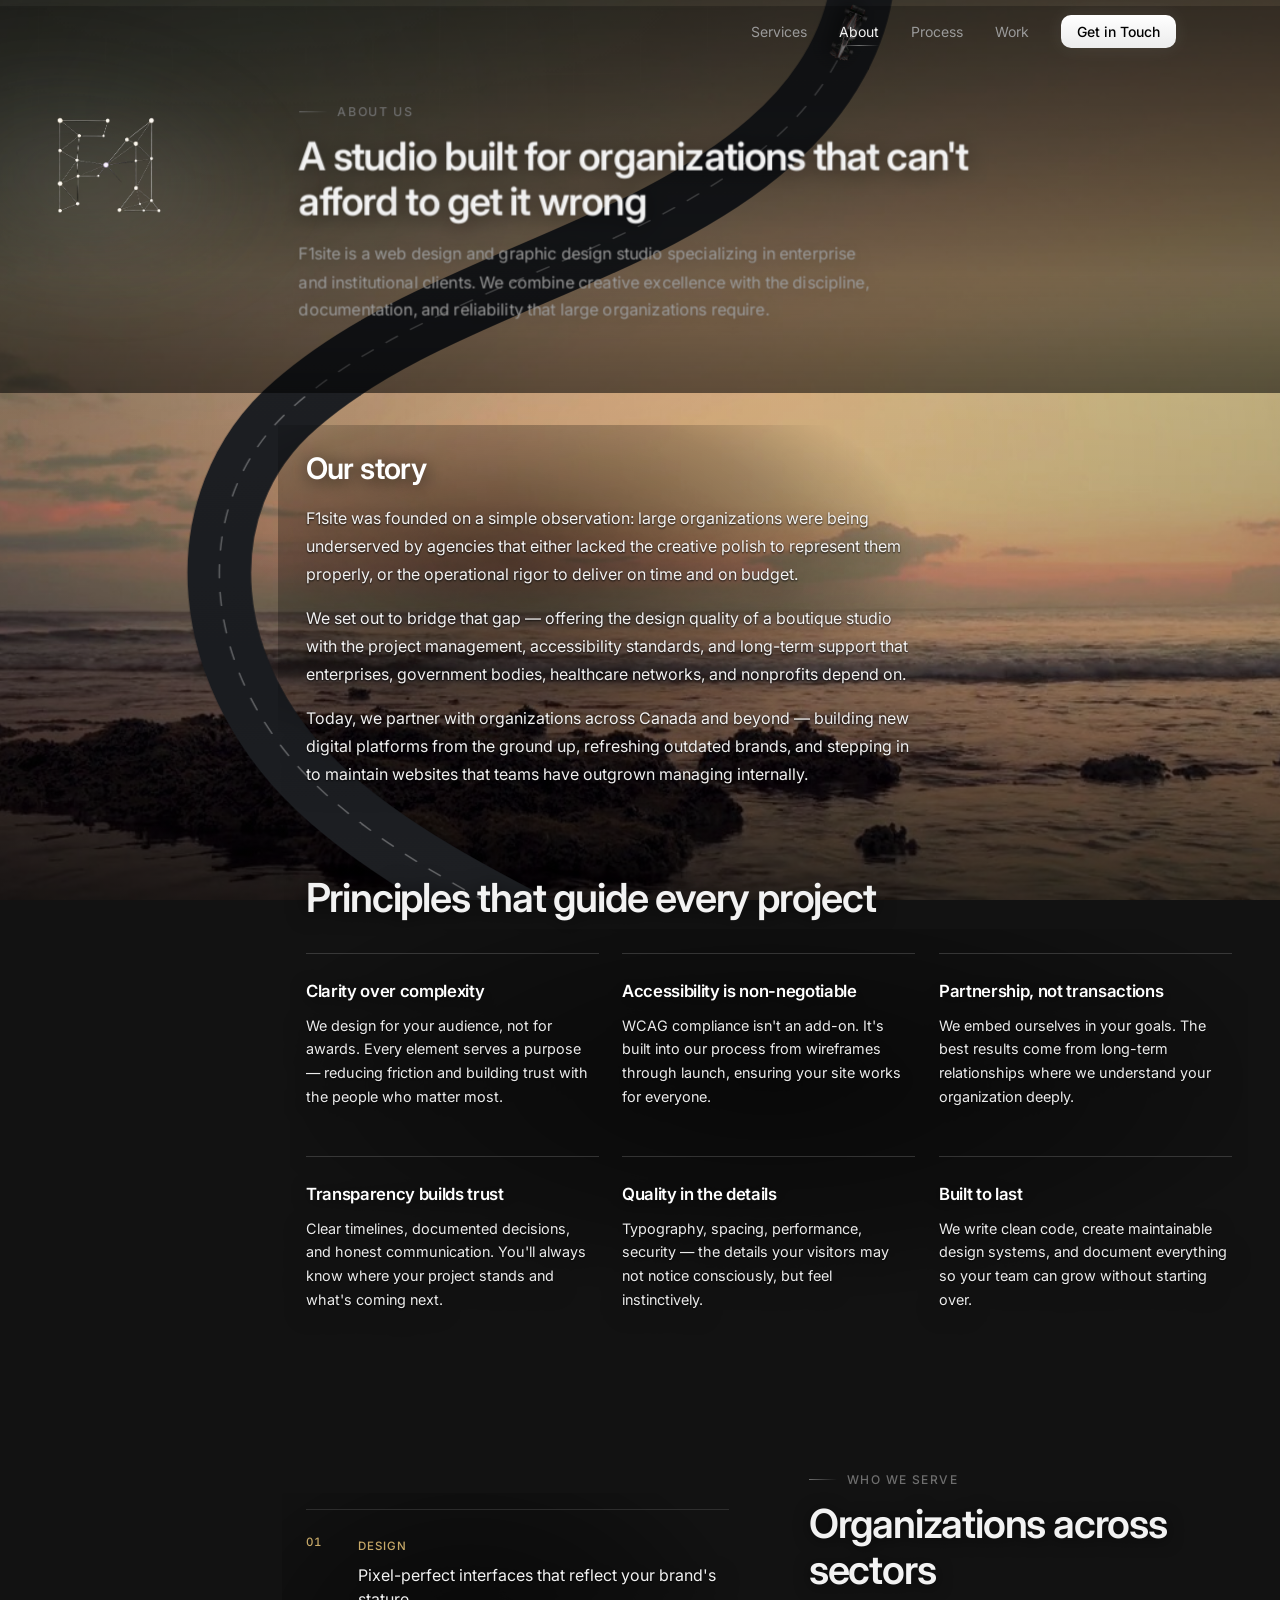
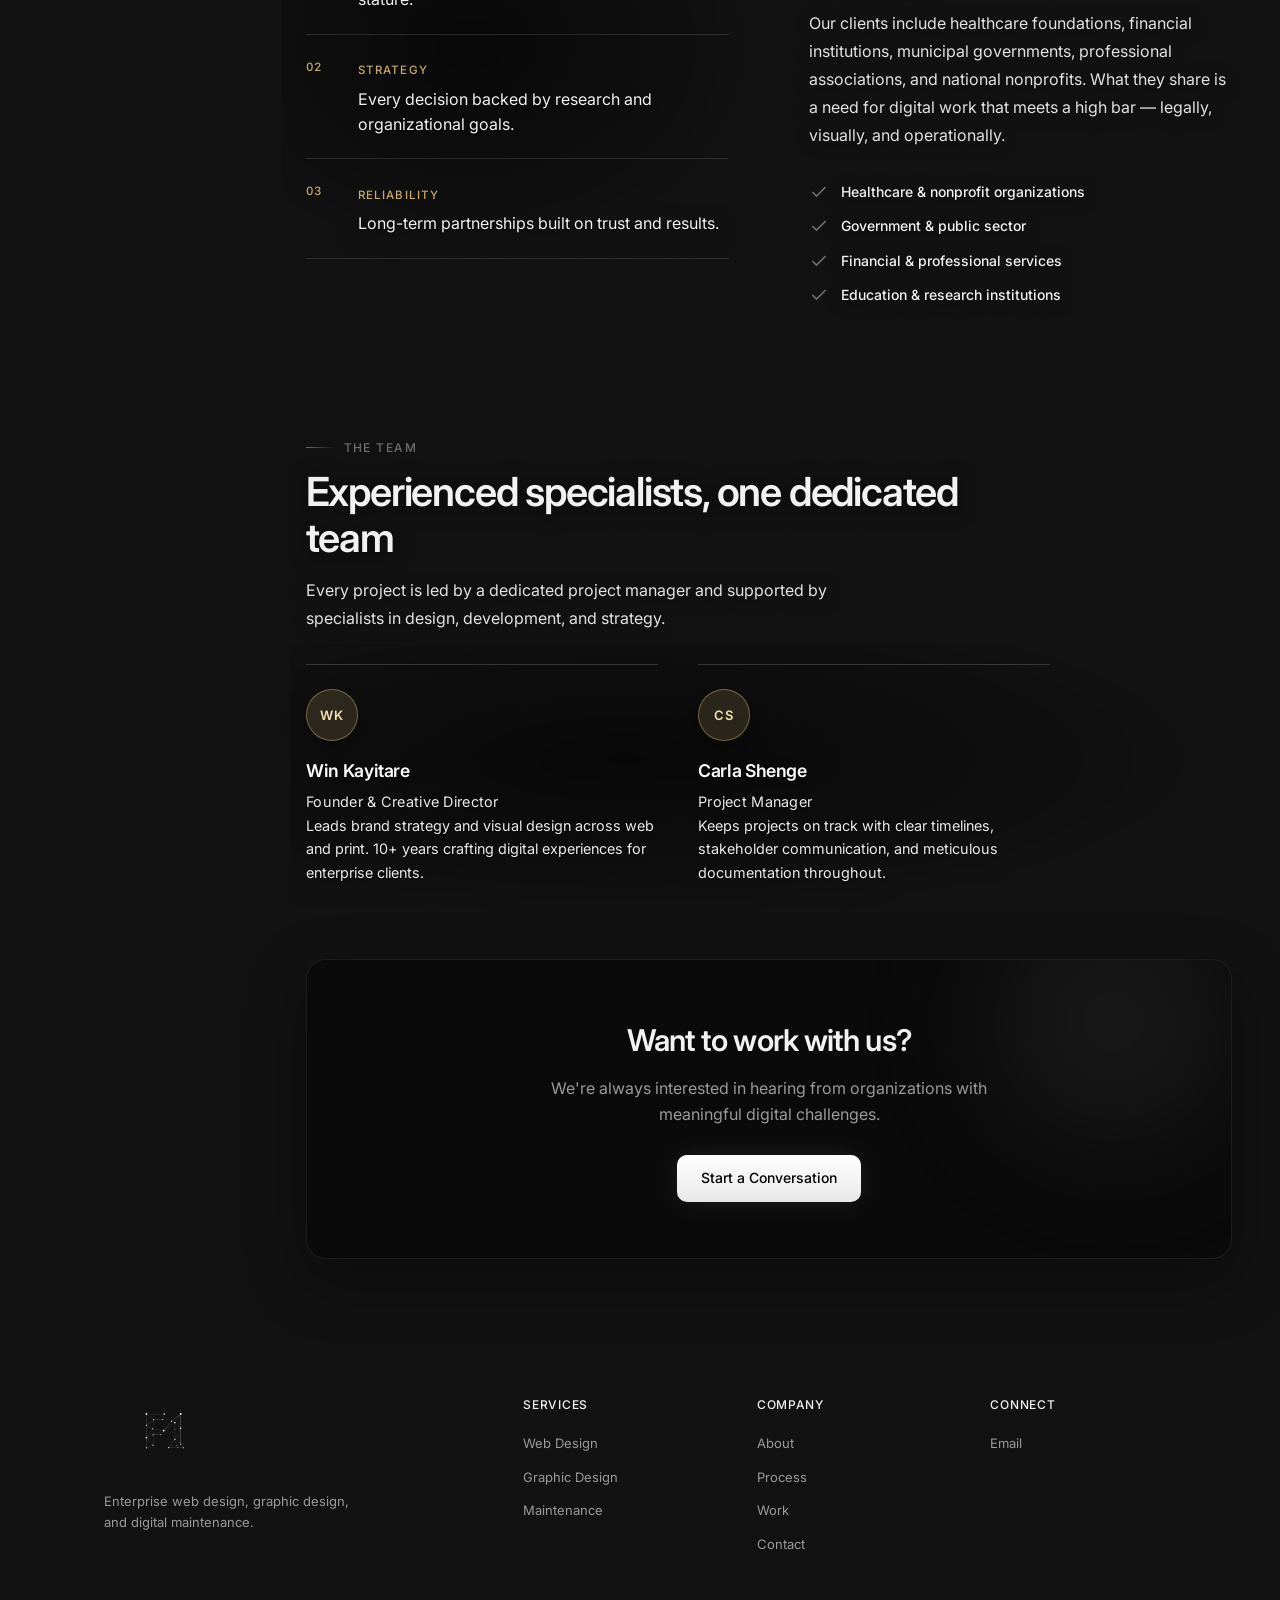
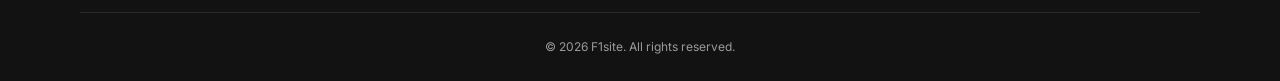
==== commit 0fa6b29c: "Add files via upload" ====
--- a/about.html
+++ b/about.html
@@ -16,14 +16,14 @@
   <link rel="preconnect" href="https://fonts.googleapis.com">
   <link rel="preconnect" href="https://fonts.gstatic.com" crossorigin>
   <link href="https://fonts.googleapis.com/css2?family=Inter:wght@400;500;600;700&display=swap" rel="stylesheet">
-  <link rel="stylesheet" href="/css/styles.css">
-  <link rel="stylesheet" href="/css/circuit-journey.css">
-  <link rel="preload" as="image" href="/assets/circuit/ocean-poster.jpg">
-  <link rel="preload" as="video" href="/assets/circuit/ocean-waves-fast.mp4">
-  <link rel="icon" href="/favicon.ico" sizes="any">
-  <link rel="icon" type="image/png" sizes="48x48" href="/logos/favicon-48.png">
-  <link rel="icon" type="image/png" sizes="192x192" href="/logos/favicon-192.png">
-  <link rel="apple-touch-icon" href="/logos/apple-touch-icon.png">
+  <link rel="stylesheet" href="css/styles.css">
+  <link rel="stylesheet" href="css/circuit-journey.css">
+  <link rel="preload" as="image" href="assets/circuit/ocean-poster.jpg">
+  <link rel="preload" as="video" href="assets/circuit/ocean-waves-fast.mp4">
+  <link rel="icon" href="favicon.ico" sizes="any">
+  <link rel="icon" type="image/png" sizes="48x48" href="logos/favicon-48.png">
+  <link rel="icon" type="image/png" sizes="192x192" href="logos/favicon-192.png">
+  <link rel="apple-touch-icon" href="logos/apple-touch-icon.png">
 </head>
 <body data-page="about">
 
@@ -154,7 +154,7 @@
         <div class="cta-banner">
           <h2>Want to work with us?</h2>
           <p>We're always interested in hearing from organizations with meaningful digital challenges.</p>
-          <a href="/contact" class="btn btn-primary">Start a Conversation</a>
+          <a href="contact.html" class="btn btn-primary">Start a Conversation</a>
         </div>
       </div>
     </section>
@@ -163,8 +163,8 @@
 
   <div id="site-footer"></div>
 
-  <script src="/js/layout.js"></script>
-  <script src="/js/circuit-journey.js"></script>
-  <script src="/js/main.js"></script>
+  <script src="js/layout.js"></script>
+  <script src="js/circuit-journey.js"></script>
+  <script src="js/main.js"></script>
 </body>
 </html>
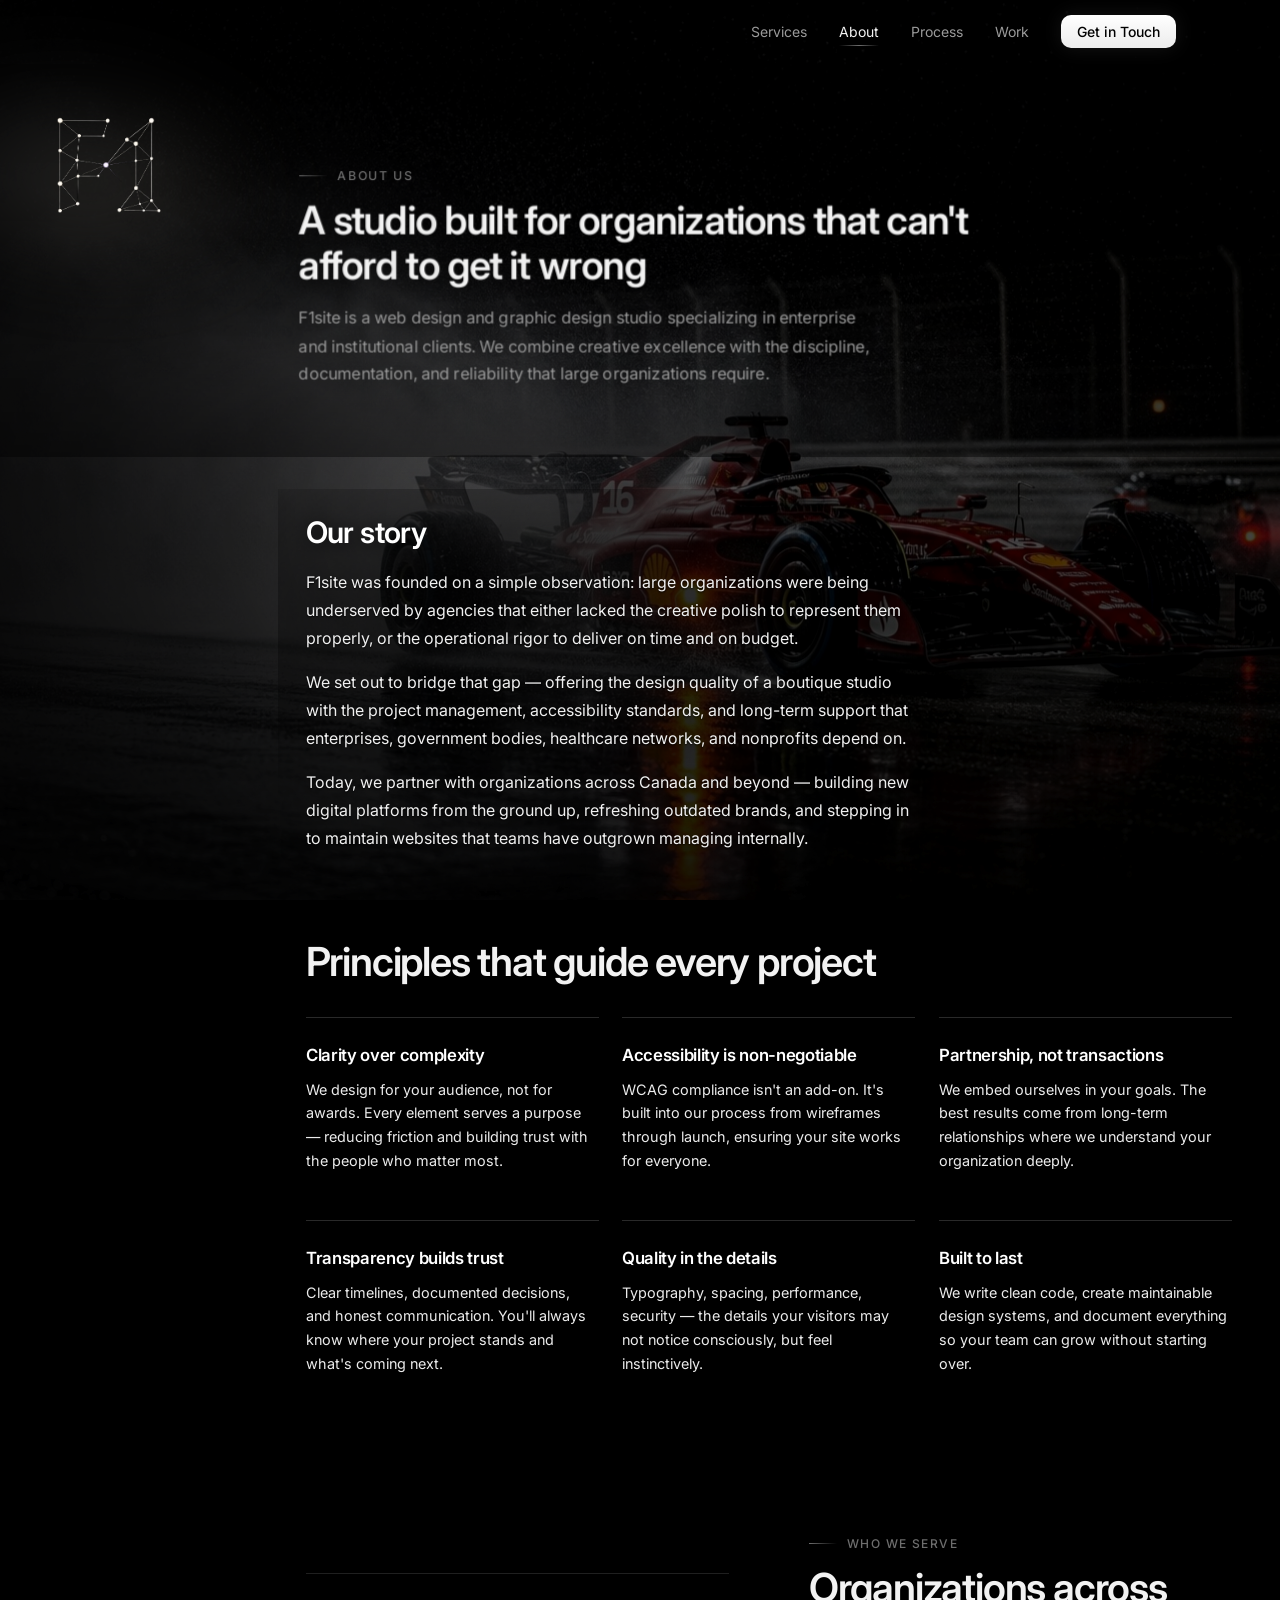
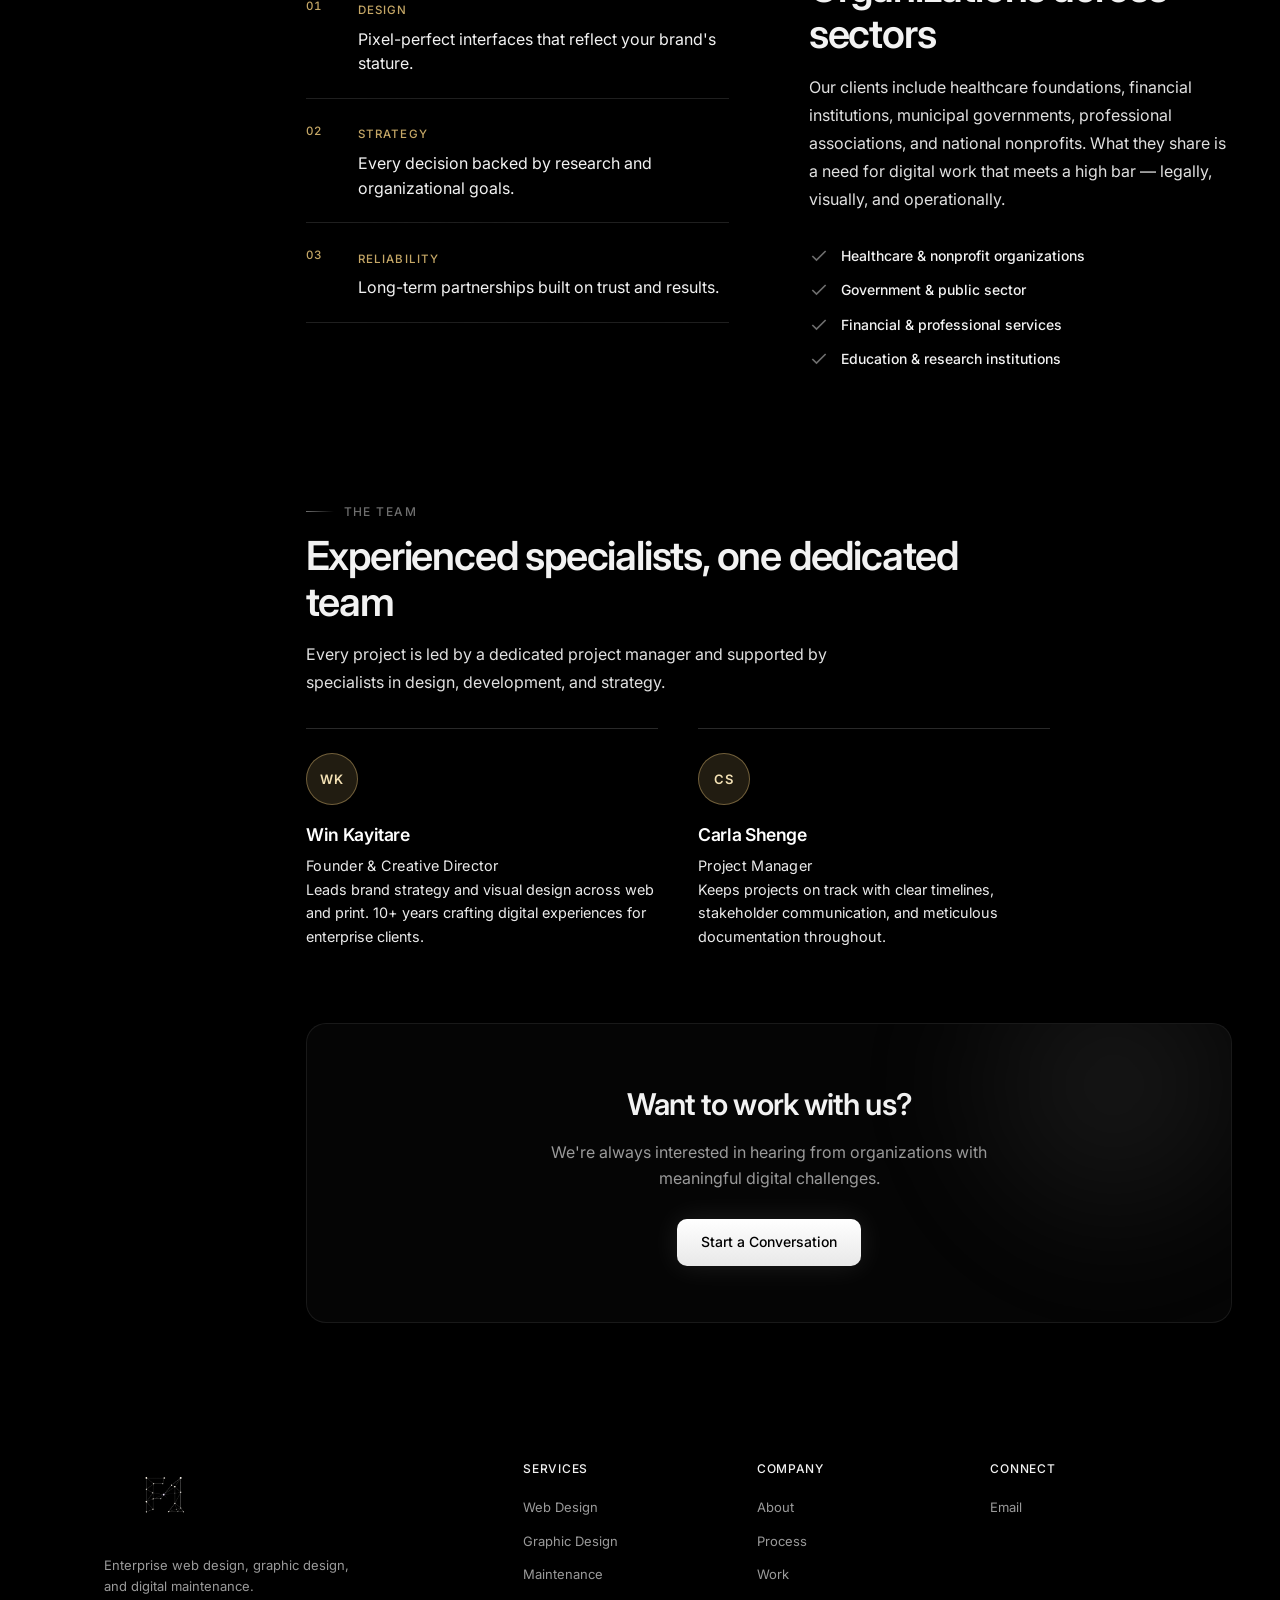
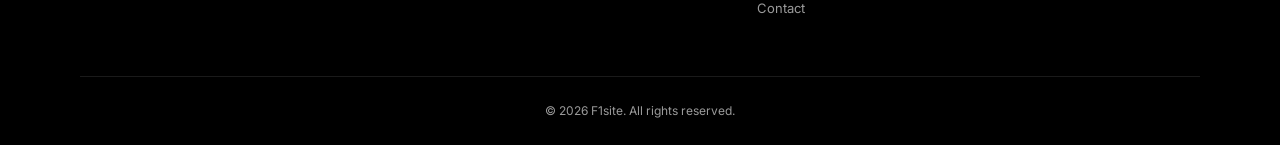
==== commit 25233696: "Add files via upload" ====
--- a/about.html
+++ b/about.html
@@ -18,14 +18,15 @@
   <link href="https://fonts.googleapis.com/css2?family=Inter:wght@400;500;600;700&display=swap" rel="stylesheet">
   <link rel="stylesheet" href="css/styles.css">
   <link rel="stylesheet" href="css/circuit-journey.css">
-  <link rel="preload" as="image" href="assets/circuit/ocean-poster.jpg">
-  <link rel="preload" as="video" href="assets/circuit/ocean-waves-fast.mp4">
+  <link rel="stylesheet" href="css/rain-cinema.css">
+  <link rel="preload" as="image" href="assets/cinema/ferrari-rain-wide.jpg">
+  <link rel="preload" as="video" href="assets/cinema/ferrari-rain-drive.mp4" type="video/mp4">
   <link rel="icon" href="favicon.ico" sizes="any">
   <link rel="icon" type="image/png" sizes="48x48" href="logos/favicon-48.png">
   <link rel="icon" type="image/png" sizes="192x192" href="logos/favicon-192.png">
   <link rel="apple-touch-icon" href="logos/apple-touch-icon.png">
 </head>
-<body data-page="about">
+<body data-page="about" class="has-cinema has-circuit">
 
   <div id="site-header"></div>
 
@@ -164,7 +165,7 @@
   <div id="site-footer"></div>
 
   <script src="js/layout.js"></script>
-  <script src="js/circuit-journey.js"></script>
+  <script src="js/rain-cinema.js"></script>
   <script src="js/main.js"></script>
 </body>
 </html>
--- a/css/rain-cinema.css
+++ b/css/rain-cinema.css
@@ -0,0 +1,241 @@
+/* ============================================
+   Rain cinema — living still + weather FX
+   ============================================ */
+
+:root {
+  --cinema-ease: cubic-bezier(0.16, 1, 0.3, 1);
+}
+
+body.has-cinema {
+  background: #000;
+}
+
+body.has-cinema::before,
+body.has-cinema::after {
+  display: none;
+}
+
+.rain-cinema {
+  position: fixed;
+  inset: 0;
+  z-index: 0;
+  pointer-events: none;
+  overflow: hidden;
+  background: #000;
+  isolation: isolate;
+}
+
+.rain-bloom {
+  position: absolute;
+  inset: -18%;
+  background:
+    center / cover no-repeat url('../assets/cinema/ferrari-rain.jpg');
+  filter: blur(52px) saturate(1.35) brightness(0.38);
+  transform: scale(1.08);
+  opacity: 0.9;
+}
+
+@media (min-width: 769px) {
+  .rain-bloom {
+    background-image: url('../assets/cinema/ferrari-rain-wide.jpg');
+  }
+}
+
+.rain-camera {
+  position: absolute;
+  inset: 0;
+  transform-origin: 58% 62%;
+  will-change: transform;
+}
+
+.rain-camera picture {
+  position: absolute;
+  inset: 0;
+  display: block;
+}
+
+@media (min-width: 769px) {
+  .rain-camera {
+    transform-origin: 64% 68%;
+  }
+}
+
+.rain-still {
+  position: absolute;
+  inset: 0;
+  width: 100%;
+  height: 100%;
+  object-fit: cover;
+  object-position: 50% 58%;
+  display: block;
+  filter: contrast(1.08) saturate(1.12) brightness(0.92);
+  transition: opacity 0.8s var(--cinema-ease);
+}
+
+.rain-drive {
+  position: absolute;
+  inset: 0;
+  width: 100%;
+  height: 100%;
+  object-fit: cover;
+  object-position: 55% 62%;
+  display: block;
+  opacity: 1;
+  background: #000;
+  transform: translateZ(0);
+  backface-visibility: hidden;
+}
+
+.rain-drive::-webkit-media-controls,
+.rain-drive::-webkit-media-controls-enclosure,
+.rain-drive::-webkit-media-controls-start-playback-button,
+.rain-drive::-webkit-media-controls-overlay-play-button {
+  display: none !important;
+  opacity: 0 !important;
+  pointer-events: none !important;
+}
+
+.rain-cinema.is-driving .rain-still,
+.rain-cinema.is-driving .rain-camera picture {
+  opacity: 0;
+}
+
+.rain-cinema.is-driving .rain-bloom {
+  visibility: hidden;
+  opacity: 0;
+}
+
+@media (min-width: 769px) {
+  .rain-still {
+    object-position: 62% 72%;
+  }
+
+  .rain-drive {
+    object-position: 58% 68%;
+  }
+}
+
+.rain-veil {
+  position: absolute;
+  inset: 0;
+  background:
+    linear-gradient(90deg, rgba(0, 0, 0, 0.72) 0%, rgba(0, 0, 0, 0.28) 38%, rgba(0, 0, 0, 0.08) 62%, rgba(0, 0, 0, 0.35) 100%),
+    linear-gradient(180deg, rgba(0, 0, 0, 0.42) 0%, transparent 28%, transparent 62%, rgba(0, 0, 0, 0.7) 100%);
+  pointer-events: none;
+}
+
+.rain-vignette {
+  position: absolute;
+  inset: 0;
+  background: radial-gradient(ellipse 78% 72% at 55% 58%, transparent 28%, rgba(0, 0, 0, 0.62) 100%);
+  pointer-events: none;
+  mix-blend-mode: multiply;
+}
+
+.rain-grain {
+  position: absolute;
+  inset: -10%;
+  opacity: 0.11;
+  pointer-events: none;
+  background-image: url("data:image/svg+xml,%3Csvg viewBox='0 0 200 200' xmlns='http://www.w3.org/2000/svg'%3E%3Cfilter id='n'%3E%3CfeTurbulence type='fractalNoise' baseFrequency='0.85' numOctaves='4' stitchTiles='stitch'/%3E%3C/filter%3E%3Crect width='100%25' height='100%25' filter='url(%23n)' opacity='0.55'/%3E%3C/svg%3E");
+  background-size: 180px 180px;
+  animation: rain-grain 0.42s steps(2) infinite;
+  mix-blend-mode: overlay;
+}
+
+@keyframes rain-grain {
+  to { transform: translate3d(1.4%, -1.1%, 0); }
+}
+
+/* Intro camera is tighter; site framing eases out */
+html.cin-playing .rain-camera,
+html.cin-pending .rain-camera {
+  transform-origin: 60% 64%;
+}
+
+html.cin-playing .rain-veil,
+html.cin-pending .rain-veil {
+  background:
+    linear-gradient(180deg, rgba(0, 0, 0, 0.2) 0%, transparent 30%, transparent 70%, rgba(0, 0, 0, 0.45) 100%);
+}
+
+html.cin-playing .rain-vignette,
+html.cin-pending .rain-vignette {
+  background: radial-gradient(ellipse 70% 65% at 55% 60%, transparent 20%, rgba(0, 0, 0, 0.72) 100%);
+}
+
+/* Content stacking — reuse circuit overlay language */
+body.has-cinema .header,
+body.has-cinema main,
+body.has-cinema .footer {
+  position: relative;
+  z-index: 3;
+}
+
+body.has-cinema .hero-bg,
+body.has-cinema .hero-grid,
+body.has-cinema .hero-glow,
+body.has-cinema .page-hero-bg {
+  opacity: 0 !important;
+  background: transparent !important;
+}
+
+body.has-cinema .hero {
+  background: transparent;
+  min-height: 100vh;
+}
+
+body.has-cinema .hero-content {
+  max-width: min(38rem, 52vw);
+  text-shadow: 0 2px 28px rgba(0, 0, 0, 0.65);
+}
+
+body.has-cinema[data-page="home"] .rain-grain {
+  animation: none;
+  opacity: 0.06;
+}
+
+body.has-cinema:not([data-page="home"]) .rain-veil {
+  background:
+    linear-gradient(90deg, rgba(0, 0, 0, 0.78) 0%, rgba(0, 0, 0, 0.42) 42%, rgba(0, 0, 0, 0.28) 100%),
+    linear-gradient(180deg, rgba(0, 0, 0, 0.5) 0%, rgba(0, 0, 0, 0.18) 40%, rgba(0, 0, 0, 0.72) 100%);
+}
+
+body.has-cinema:not([data-page="home"]) .rain-still,
+body.has-cinema:not([data-page="home"]) .rain-drive {
+  filter: contrast(1.06) saturate(1.05) brightness(0.72);
+}
+
+/* Keep cinema visible while the title sequence plays */
+html.cin-pending body > .rain-cinema,
+html.cin-playing body > .rain-cinema {
+  opacity: 1 !important;
+  visibility: visible !important;
+}
+
+@media (max-width: 768px) {
+  body.has-cinema .hero-content {
+    max-width: none;
+  }
+
+  body.has-cinema[data-page="home"] .hero-shell {
+    align-items: flex-end;
+    padding-bottom: 5.5rem;
+  }
+
+  .rain-veil {
+    background:
+      linear-gradient(180deg, rgba(0, 0, 0, 0.35) 0%, rgba(0, 0, 0, 0.18) 32%, rgba(0, 0, 0, 0.55) 70%, rgba(0, 0, 0, 0.82) 100%);
+  }
+}
+
+@media (prefers-reduced-motion: reduce) {
+  .rain-grain,
+  .rain-bloom {
+    animation: none !important;
+  }
+
+  .rain-drive {
+    display: none;
+  }
+}
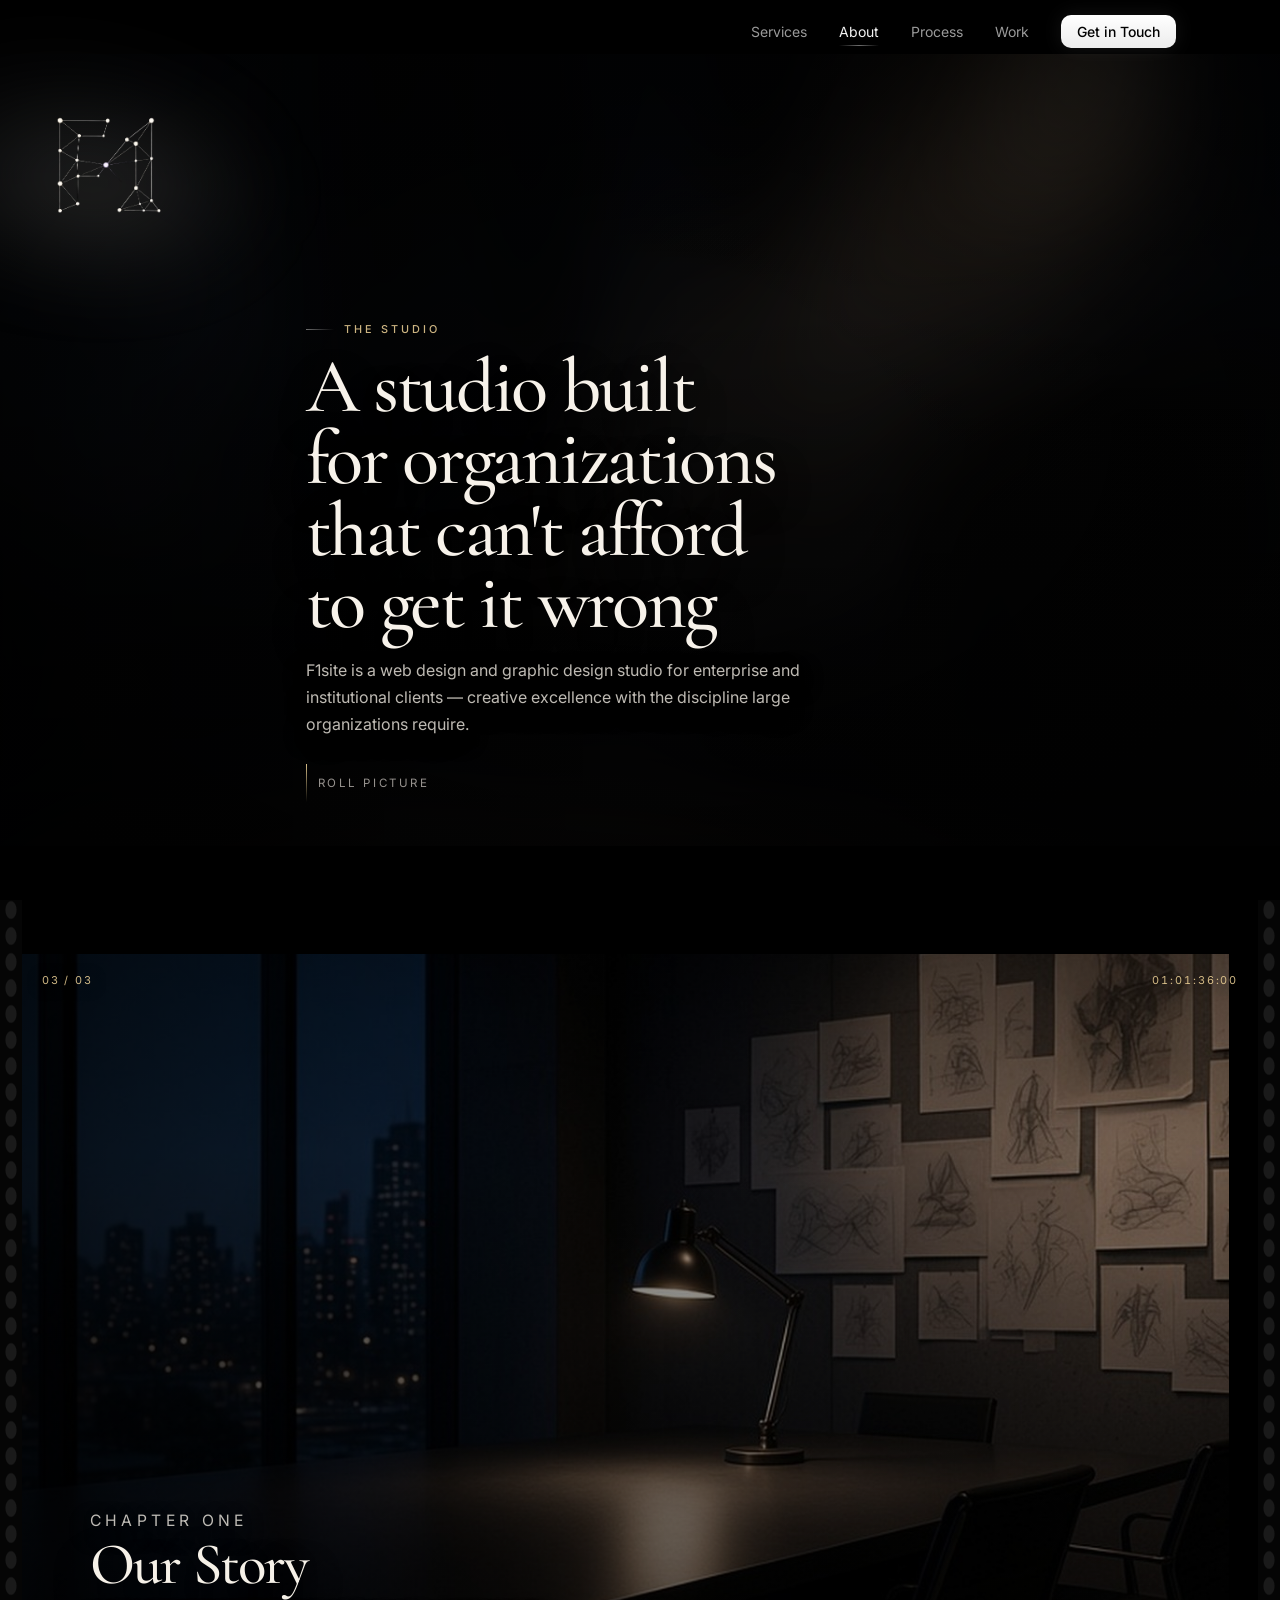
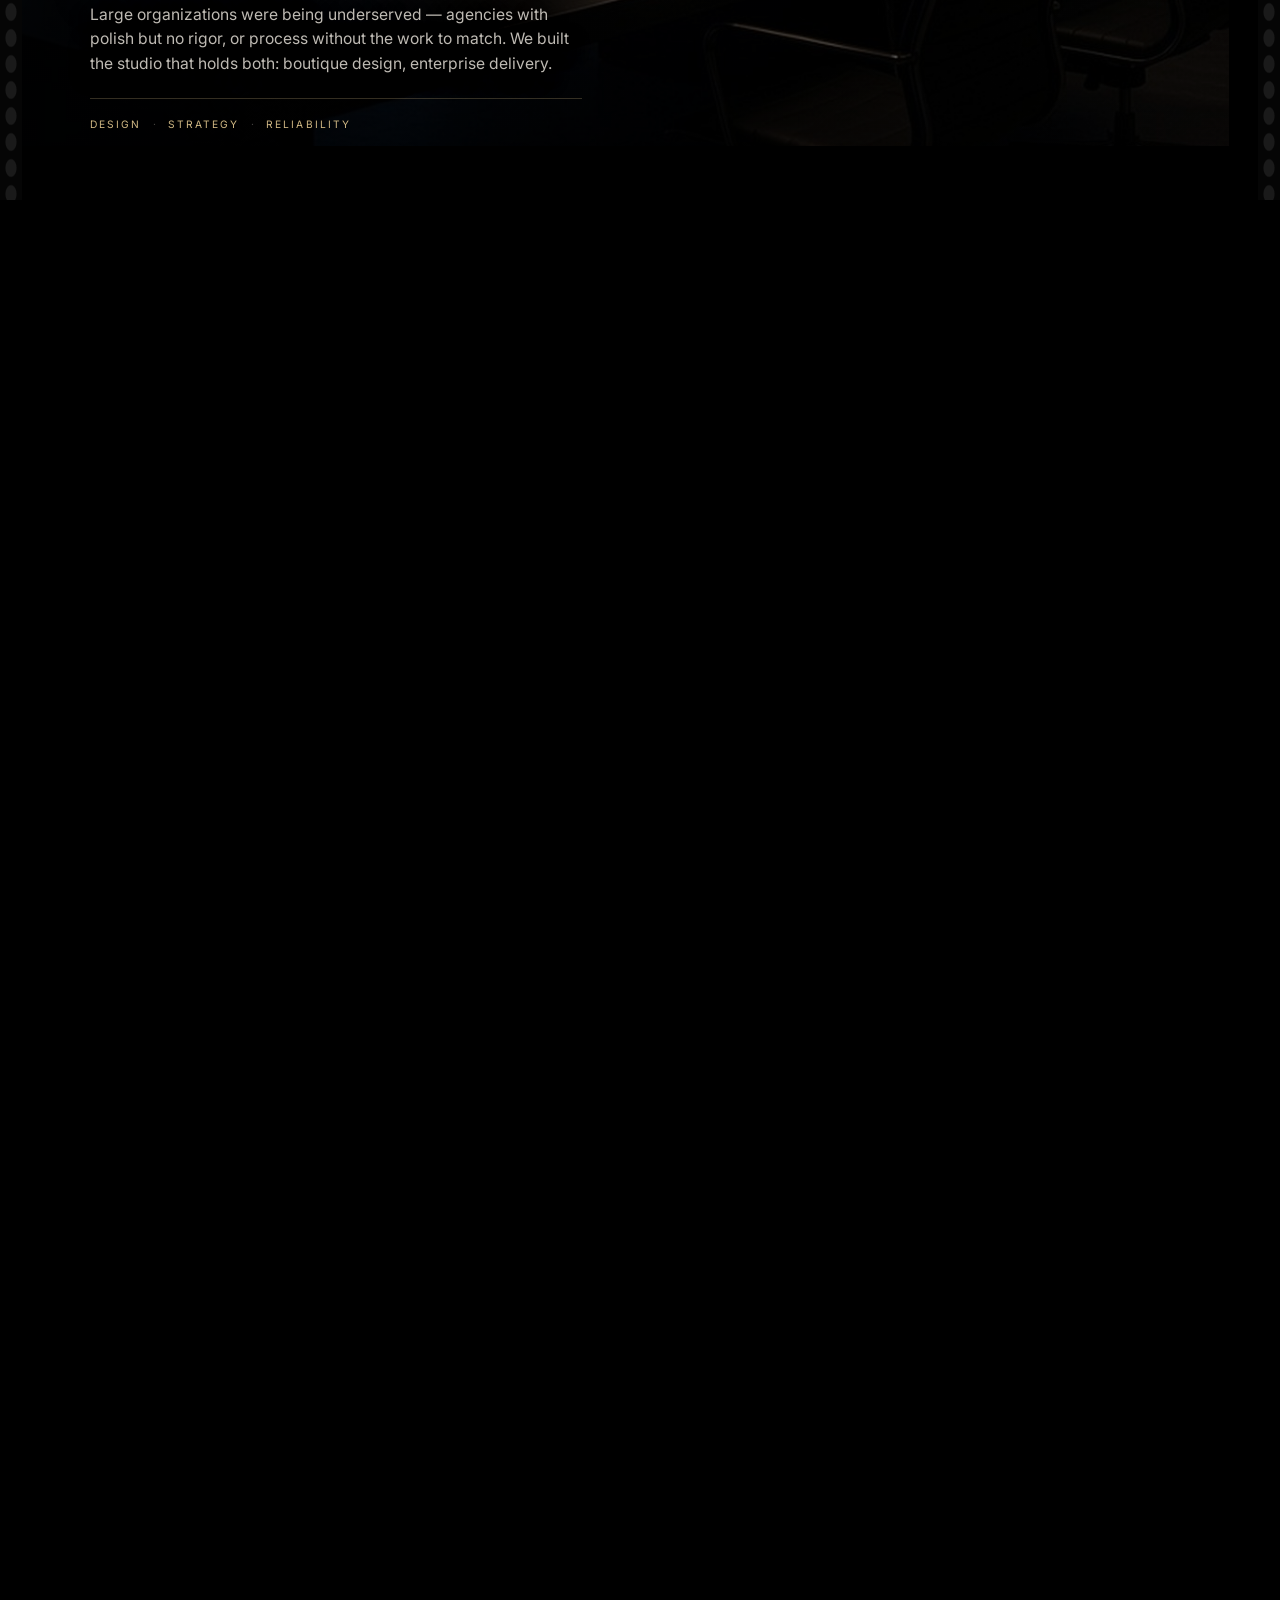
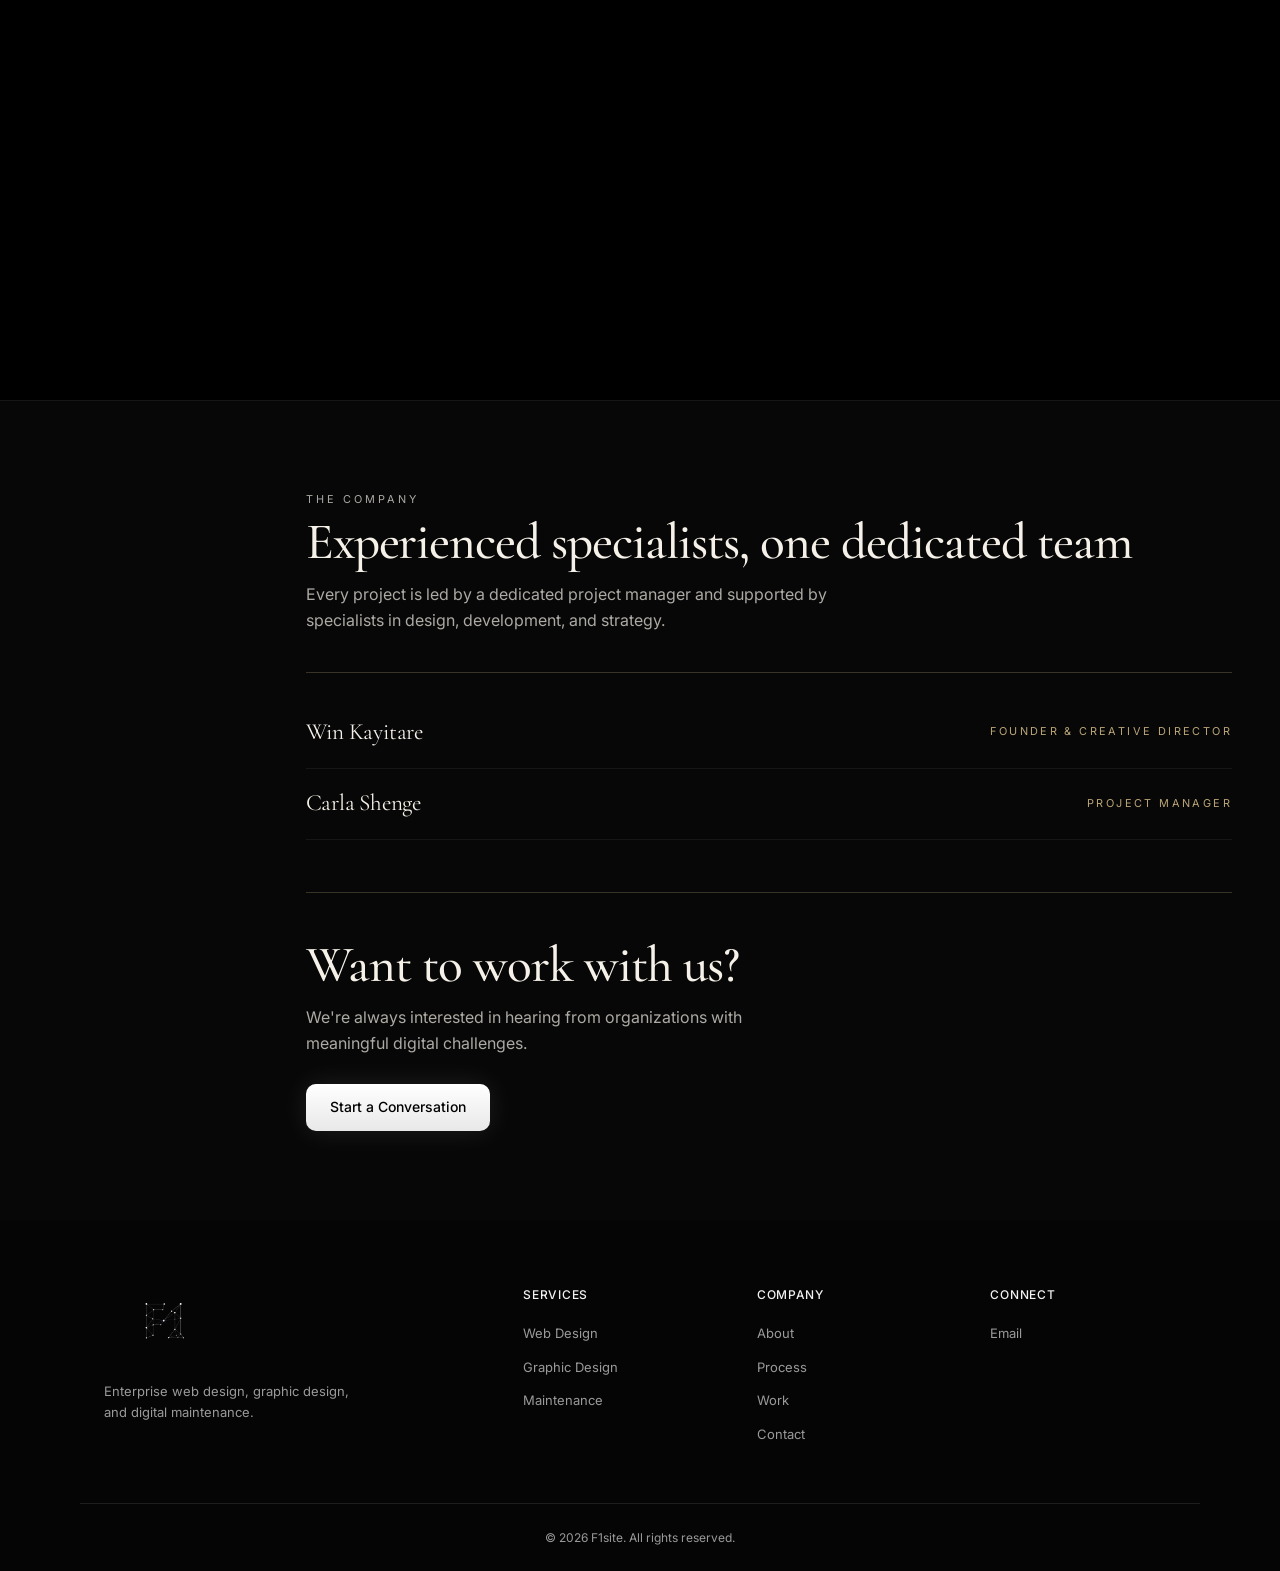
==== commit 20368661: "Add files via upload" ====
--- a/about.html
+++ b/about.html
@@ -15,143 +15,132 @@
   <meta name="twitter:card" content="summary">
   <link rel="preconnect" href="https://fonts.googleapis.com">
   <link rel="preconnect" href="https://fonts.gstatic.com" crossorigin>
-  <link href="https://fonts.googleapis.com/css2?family=Inter:wght@400;500;600;700&display=swap" rel="stylesheet">
+  <link href="https://fonts.googleapis.com/css2?family=Cormorant+Garamond:ital,wght@0,500;0,600;1,500&family=Inter:wght@400;500;600;700&display=swap" rel="stylesheet">
   <link rel="stylesheet" href="css/styles.css">
   <link rel="stylesheet" href="css/circuit-journey.css">
-  <link rel="stylesheet" href="css/rain-cinema.css">
-  <link rel="preload" as="image" href="assets/cinema/ferrari-rain-wide.jpg">
-  <link rel="preload" as="video" href="assets/cinema/ferrari-rain-drive.mp4" type="video/mp4">
+  <link rel="stylesheet" href="css/about-cinema.css?v=6">
+  <link rel="preload" as="video" href="assets/cinema/about/hero.mp4?v=studio" type="video/mp4">
   <link rel="icon" href="favicon.ico" sizes="any">
   <link rel="icon" type="image/png" sizes="48x48" href="logos/favicon-48.png">
   <link rel="icon" type="image/png" sizes="192x192" href="logos/favicon-192.png">
   <link rel="apple-touch-icon" href="logos/apple-touch-icon.png">
 </head>
-<body data-page="about" class="has-cinema has-circuit">
+<body data-page="about" class="has-circuit has-abt-cinema">
 
   <div id="site-header"></div>
 
   <main>
 
-    <section class="page-hero">
-      <div class="page-hero-bg"></div>
-      <div class="container">
-        <p class="section-eyebrow">About Us</p>
+    <section class="abt-hero" aria-label="About title">
+      <div class="abt-hero-stage">
+        <div class="abt-bars abt-bars-top"></div>
+        <div class="abt-hero-bloom"></div>
+        <video class="abt-hero-loop" muted autoplay playsinline webkit-playsinline preload="auto" disablePictureInPicture controlslist="nodownload nofullscreen noremoteplayback" poster="assets/cinema/about/hero.jpg?v=studio">
+          <source src="assets/cinema/about/hero.mp4?v=studio" type="video/mp4">
+        </video>
+        <div class="abt-hero-veil"></div>
+        <div class="abt-hero-vignette"></div>
+        <div class="abt-bars abt-bars-bot"></div>
+      </div>
+      <div class="container abt-hero-copy">
+        <p class="section-eyebrow">The Studio</p>
         <h1 class="section-title">A studio built for organizations that can't afford to get it wrong</h1>
         <p class="section-desc">
-          F1site is a web design and graphic design studio specializing in enterprise and institutional clients. We combine creative excellence with the discipline, documentation, and reliability that large organizations require.
+          F1site is a web design and graphic design studio for enterprise and institutional clients — creative excellence with the discipline large organizations require.
         </p>
+        <a class="abt-hero-cue" href="#reel">Roll picture</a>
       </div>
     </section>
 
-    <section class="page-content">
-      <div class="container">
-        <div class="content-block">
-          <h2>Our story</h2>
-          <p>F1site was founded on a simple observation: large organizations were being underserved by agencies that either lacked the creative polish to represent them properly, or the operational rigor to deliver on time and on budget.</p>
-          <p>We set out to bridge that gap — offering the design quality of a boutique studio with the project management, accessibility standards, and long-term support that enterprises, government bodies, healthcare networks, and nonprofits depend on.</p>
-          <p>Today, we partner with organizations across Canada and beyond — building new digital platforms from the ground up, refreshing outdated brands, and stepping in to maintain websites that teams have outgrown managing internally.</p>
-        </div>
+    <section class="abt-strip" id="reel" aria-label="About chapters">
+      <div class="abt-strip-pin">
+        <div class="abt-sprocket abt-sprocket--l" aria-hidden="true"></div>
+        <div class="abt-sprocket abt-sprocket--r" aria-hidden="true"></div>
+        <div class="abt-cut" aria-hidden="true"></div>
+        <p class="abt-tc" aria-hidden="true"><span data-abt-tc>01:00:00:00</span></p>
+        <p class="abt-act-mark" aria-hidden="true"><span data-abt-act>01</span> / 03</p>
+        <div class="abt-track">
 
-        <div class="section-header">
-          <p class="section-eyebrow">What We Believe</p>
-          <h2 class="section-title">Principles that guide every project</h2>
-        </div>
-        <div class="value-grid">
-          <div class="value-card">
-            <h3>Clarity over complexity</h3>
-            <p>We design for your audience, not for awards. Every element serves a purpose — reducing friction and building trust with the people who matter most.</p>
-          </div>
-          <div class="value-card">
-            <h3>Accessibility is non-negotiable</h3>
-            <p>WCAG compliance isn't an add-on. It's built into our process from wireframes through launch, ensuring your site works for everyone.</p>
-          </div>
-          <div class="value-card">
-            <h3>Partnership, not transactions</h3>
-            <p>We embed ourselves in your goals. The best results come from long-term relationships where we understand your organization deeply.</p>
-          </div>
-          <div class="value-card">
-            <h3>Transparency builds trust</h3>
-            <p>Clear timelines, documented decisions, and honest communication. You'll always know where your project stands and what's coming next.</p>
-          </div>
-          <div class="value-card">
-            <h3>Quality in the details</h3>
-            <p>Typography, spacing, performance, security — the details your visitors may not notice consciously, but feel instinctively.</p>
-          </div>
-          <div class="value-card">
-            <h3>Built to last</h3>
-            <p>We write clean code, create maintainable design systems, and document everything so your team can grow without starting over.</p>
-          </div>
+          <article class="abt-act is-on" id="story" data-act="01">
+            <div class="abt-act-media">
+              <img class="abt-act-poster" src="assets/cinema/about/story.jpg?v=studio" alt="">
+              <video class="abt-loop" muted playsinline preload="metadata" disablePictureInPicture controlslist="nodownload nofullscreen noremoteplayback" poster="assets/cinema/about/story.jpg?v=studio">
+                <source src="assets/cinema/about/story.mp4?v=studio" type="video/mp4">
+              </video>
+              <div class="abt-act-gate"></div>
+            </div>
+            <div class="abt-act-copy">
+              <p class="abt-act-kicker">Chapter One</p>
+              <h2>Our Story</h2>
+              <p>Large organizations were being underserved — agencies with polish but no rigor, or process without the work to match. We built the studio that holds both: boutique design, enterprise delivery.</p>
+              <ul class="abt-credits">
+                <li>Design</li>
+                <li>Strategy</li>
+                <li>Reliability</li>
+              </ul>
+            </div>
+          </article>
+
+          <article class="abt-act" id="principles" data-act="02">
+            <div class="abt-act-media">
+              <img class="abt-act-poster" src="assets/cinema/about/principles.jpg?v=studio" alt="">
+              <video class="abt-loop" muted playsinline preload="metadata" disablePictureInPicture controlslist="nodownload nofullscreen noremoteplayback" poster="assets/cinema/about/principles.jpg?v=studio">
+                <source src="assets/cinema/about/principles.mp4?v=studio" type="video/mp4">
+              </video>
+              <div class="abt-act-gate"></div>
+            </div>
+            <div class="abt-act-copy">
+              <p class="abt-act-kicker">Chapter Two</p>
+              <h2>What We Believe</h2>
+              <p>We design for your audience, not for awards. Accessibility is built in from the first wireframe. Partnerships last because the work is documented, honest, and made to last.</p>
+              <ul class="abt-credits">
+                <li>Clarity</li>
+                <li>Accessibility</li>
+                <li>Partnership</li>
+              </ul>
+            </div>
+          </article>
+
+          <article class="abt-act" id="clients" data-act="03">
+            <div class="abt-act-media">
+              <img class="abt-act-poster" src="assets/cinema/about/serve.jpg?v=studio" alt="">
+              <video class="abt-loop" muted playsinline preload="metadata" disablePictureInPicture controlslist="nodownload nofullscreen noremoteplayback" poster="assets/cinema/about/serve.jpg?v=studio">
+                <source src="assets/cinema/about/serve.mp4?v=studio" type="video/mp4">
+              </video>
+              <div class="abt-act-gate"></div>
+            </div>
+            <div class="abt-act-copy">
+              <p class="abt-act-kicker">Chapter Three</p>
+              <h2>Who We Serve</h2>
+              <p>Healthcare foundations, financial institutions, municipal governments, professional associations, and national nonprofits. What they share is a high bar — legally, visually, and operationally.</p>
+              <ul class="abt-credits">
+                <li>Healthcare</li>
+                <li>Government</li>
+                <li>Finance</li>
+                <li>Education</li>
+              </ul>
+            </div>
+          </article>
+
         </div>
       </div>
     </section>
 
-    <section class="page-content alt-bg">
-      <div class="container">
-        <div class="about-grid">
-          <div class="about-visual">
-            <div class="about-card about-card-1">
-              <span class="about-card-label">Design</span>
-              <p>Pixel-perfect interfaces that reflect your brand's stature.</p>
-            </div>
-            <div class="about-card about-card-2">
-              <span class="about-card-label">Strategy</span>
-              <p>Every decision backed by research and organizational goals.</p>
-            </div>
-            <div class="about-card about-card-3">
-              <span class="about-card-label">Reliability</span>
-              <p>Long-term partnerships built on trust and results.</p>
-            </div>
-          </div>
-          <div class="about-content">
-            <p class="section-eyebrow">Who We Serve</p>
-            <h2 class="section-title">Organizations across sectors</h2>
-            <p class="about-text">
-              Our clients include healthcare foundations, financial institutions, municipal governments, professional associations, and national nonprofits. What they share is a need for digital work that meets a high bar — legally, visually, and operationally.
-            </p>
-            <ul class="about-features">
-              <li>
-                <svg width="20" height="20" viewBox="0 0 24 24" fill="none" stroke="currentColor" stroke-width="2"><path d="M20 6 9 17l-5-5"/></svg>
-                Healthcare &amp; nonprofit organizations
-              </li>
-              <li>
-                <svg width="20" height="20" viewBox="0 0 24 24" fill="none" stroke="currentColor" stroke-width="2"><path d="M20 6 9 17l-5-5"/></svg>
-                Government &amp; public sector
-              </li>
-              <li>
-                <svg width="20" height="20" viewBox="0 0 24 24" fill="none" stroke="currentColor" stroke-width="2"><path d="M20 6 9 17l-5-5"/></svg>
-                Financial &amp; professional services
-              </li>
-              <li>
-                <svg width="20" height="20" viewBox="0 0 24 24" fill="none" stroke="currentColor" stroke-width="2"><path d="M20 6 9 17l-5-5"/></svg>
-                Education &amp; research institutions
-              </li>
-            </ul>
-          </div>
-        </div>
-      </div>
-    </section>
-
-    <section class="page-content">
-      <div class="container">
-        <div class="section-header">
-          <p class="section-eyebrow">The Team</p>
-          <h2 class="section-title">Experienced specialists, one dedicated team</h2>
-          <p class="section-desc">Every project is led by a dedicated project manager and supported by specialists in design, development, and strategy.</p>
-        </div>
-        <div class="team-grid">
-          <div class="team-card">
-            <div class="team-avatar">WK</div>
-            <h3>Win Kayitare</h3>
-            <p class="team-role">Founder &amp; Creative Director</p>
-            <p>Leads brand strategy and visual design across web and print. 10+ years crafting digital experiences for enterprise clients.</p>
-          </div>
-          <div class="team-card">
-            <div class="team-avatar">CS</div>
-            <h3>Carla Shenge</h3>
-            <p class="team-role">Project Manager</p>
-            <p>Keeps projects on track with clear timelines, stakeholder communication, and meticulous documentation throughout.</p>
-          </div>
-        </div>
+    <section class="abt-titles" aria-label="The company">
+      <div class="container abt-titles-inner">
+        <p class="abt-titles-kicker">The Company</p>
+        <h2>Experienced specialists, one dedicated team</h2>
+        <p>Every project is led by a dedicated project manager and supported by specialists in design, development, and strategy.</p>
+        <ul class="abt-cast">
+          <li>
+            <span class="abt-cast-name">Win Kayitare</span>
+            <span class="abt-cast-role">Founder &amp; Creative Director</span>
+          </li>
+          <li>
+            <span class="abt-cast-name">Carla Shenge</span>
+            <span class="abt-cast-role">Project Manager</span>
+          </li>
+        </ul>
         <div class="cta-banner">
           <h2>Want to work with us?</h2>
           <p>We're always interested in hearing from organizations with meaningful digital challenges.</p>
@@ -165,7 +154,7 @@
   <div id="site-footer"></div>
 
   <script src="js/layout.js"></script>
-  <script src="js/rain-cinema.js"></script>
+  <script src="js/about-cinema.js?v=6"></script>
   <script src="js/main.js"></script>
 </body>
 </html>
--- a/css/circuit-journey.css
+++ b/css/circuit-journey.css
@@ -31,7 +31,7 @@
 .circuit-ocean-poster {
   position: absolute;
   inset: 0;
-  background: center / cover no-repeat url('../assets/circuit/ocean-poster.jpg');
+  background: #07080a;
   transform: scale(1.02);
   animation: ocean-poster-drift 22s ease-in-out infinite alternate;
   filter: none;
--- a/css/about-cinema.css
+++ b/css/about-cinema.css
@@ -0,0 +1,503 @@
+/* ============================================
+   About cinema — studio portrait as a film strip
+   ============================================ */
+
+body.has-abt-cinema {
+  background: #050506;
+  color: #f3eee6;
+}
+
+body.has-abt-cinema .page-hero-bg,
+body.has-abt-cinema .hero-bg,
+body.has-abt-cinema .hero-grid,
+body.has-abt-cinema .hero-glow {
+  display: none !important;
+}
+
+.abt-hero {
+  position: relative;
+  min-height: 100vh;
+  min-height: 100dvh;
+  display: flex;
+  align-items: flex-end;
+  overflow: hidden;
+  color: #f6f1e8;
+}
+
+.abt-hero-stage {
+  position: absolute;
+  inset: 0;
+  pointer-events: none;
+  background: #000;
+}
+
+.abt-hero-bloom {
+  position: absolute;
+  inset: -16%;
+  background: center / cover no-repeat url('../assets/cinema/about/hero.jpg?v=studio');
+  filter: blur(48px) saturate(1.1) brightness(0.38);
+  opacity: 0.85;
+}
+
+.abt-hero-stage.is-live .abt-hero-bloom {
+  opacity: 0;
+}
+
+.abt-hero-loop,
+.abt-hero-stage .abt-seam {
+  position: absolute;
+  inset: 0;
+  width: 100%;
+  height: 100%;
+  object-fit: cover;
+  object-position: 48% 62%;
+  opacity: 0;
+  transform: scale(1.08);
+  filter: saturate(0.92) contrast(1.12) brightness(0.82);
+  transition: opacity 0.5s ease;
+}
+
+.abt-hero-stage.is-live .abt-hero-loop.is-seam-live,
+.abt-hero-stage.is-live .abt-seam.is-seam-live {
+  opacity: 1;
+}
+
+.abt-hero-veil {
+  position: absolute;
+  inset: 0;
+  background:
+    linear-gradient(90deg, rgba(0, 0, 0, 0.7) 0%, rgba(0, 0, 0, 0.28) 48%, rgba(0, 0, 0, 0.18) 100%),
+    linear-gradient(180deg, rgba(0, 0, 0, 0.28) 0%, transparent 34%, rgba(0, 0, 0, 0.72) 100%);
+}
+
+.abt-hero-vignette {
+  position: absolute;
+  inset: 0;
+  background: radial-gradient(ellipse 72% 68% at 52% 48%, transparent 22%, rgba(0, 0, 0, 0.74) 100%);
+}
+
+.abt-bars {
+  position: absolute;
+  left: 0;
+  right: 0;
+  height: clamp(26px, 6vh, 64px);
+  background: #000;
+  z-index: 2;
+}
+
+.abt-bars-top { top: 0; }
+.abt-bars-bot { bottom: 0; }
+
+.abt-hero-copy {
+  position: relative;
+  z-index: 3;
+  padding: 0 0 clamp(4.5rem, 10vh, 7rem);
+  max-width: min(42rem, 92vw);
+}
+
+.abt-hero .section-eyebrow,
+.abt-act-kicker,
+.abt-titles-kicker {
+  letter-spacing: 0.28em;
+  text-transform: uppercase;
+  font-size: 0.68rem;
+  color: rgba(237, 210, 150, 0.86);
+}
+
+.abt-hero .section-title {
+  font-family: "Cormorant Garamond", "Times New Roman", serif;
+  font-weight: 500;
+  font-size: clamp(2.6rem, 6vw, 5.1rem);
+  line-height: 0.94;
+  letter-spacing: -0.03em;
+  color: #f7f2ea;
+  max-width: 13ch;
+  text-shadow: 0 18px 40px rgba(0, 0, 0, 0.45);
+}
+
+.abt-hero .section-desc {
+  margin-top: 1.1rem;
+  max-width: 34rem;
+  color: rgba(243, 238, 230, 0.78);
+  text-shadow: 0 8px 24px rgba(0, 0, 0, 0.5);
+}
+
+.abt-hero-cue {
+  display: inline-flex;
+  align-items: center;
+  gap: 0.7rem;
+  margin-top: 1.6rem;
+  color: rgba(243, 238, 230, 0.62);
+  font-size: 0.72rem;
+  letter-spacing: 0.22em;
+  text-transform: uppercase;
+  text-decoration: none;
+}
+
+.abt-hero-cue::before {
+  content: "";
+  width: 1px;
+  height: 2.4rem;
+  background: linear-gradient(180deg, rgba(237, 210, 150, 0.9), transparent);
+}
+
+.abt-strip {
+  position: relative;
+  height: 300vh;
+  background: #000;
+  z-index: 3;
+}
+
+.abt-strip-pin {
+  position: sticky;
+  top: 0;
+  height: 100vh;
+  height: 100dvh;
+  overflow: hidden;
+  background: #000;
+}
+
+.abt-strip-pin::before,
+.abt-strip-pin::after {
+  content: "";
+  position: absolute;
+  left: 0;
+  right: 0;
+  height: clamp(26px, 6vh, 56px);
+  background: #000;
+  z-index: 5;
+  pointer-events: none;
+}
+
+.abt-strip-pin::before { top: 0; }
+.abt-strip-pin::after { bottom: 0; }
+
+.abt-track {
+  display: flex;
+  width: 300%;
+  height: 100%;
+  will-change: transform;
+}
+
+.abt-act {
+  position: relative;
+  flex: 0 0 33.333%;
+  width: 33.333%;
+  height: 100%;
+  overflow: hidden;
+}
+
+.abt-act-media {
+  position: absolute;
+  inset: 0;
+  background: #000;
+}
+
+.abt-act-media video,
+.abt-act-poster,
+.abt-act-media .abt-seam {
+  position: absolute;
+  inset: -6% -4%;
+  width: 108%;
+  height: 112%;
+  object-fit: cover;
+  display: block;
+}
+
+.abt-act-media video,
+.abt-act-media .abt-seam {
+  opacity: 0;
+  filter: saturate(1.02) contrast(1.08) brightness(0.82);
+  transform: scale(1.06);
+}
+
+.abt-act.is-on .abt-act-media video.is-seam-live,
+.abt-act.is-on .abt-act-media .abt-seam.is-seam-live {
+  opacity: 1;
+}
+
+.abt-act-gate {
+  position: absolute;
+  inset: 0;
+  pointer-events: none;
+  background:
+    linear-gradient(90deg, rgba(0, 0, 0, 0.78) 0%, rgba(0, 0, 0, 0.42) 42%, rgba(0, 0, 0, 0.18) 100%),
+    linear-gradient(180deg, rgba(0, 0, 0, 0.28) 0%, transparent 28%, rgba(0, 0, 0, 0.55) 100%);
+}
+
+.abt-act-copy {
+  position: relative;
+  z-index: 3;
+  box-sizing: border-box;
+  height: 100%;
+  display: flex;
+  flex-direction: column;
+  justify-content: flex-end;
+  overflow: hidden;
+  padding: clamp(5rem, 11vh, 7.5rem) clamp(2.6rem, 7vw, 6.5rem) clamp(3rem, 7.5vh, 4.6rem);
+  max-width: min(42rem, 92vw);
+  color: #f6f1e8;
+}
+
+.abt-act-copy h2 {
+  font-family: "Cormorant Garamond", serif;
+  font-weight: 500;
+  font-size: clamp(2rem, 4.6vw, 3.7rem);
+  line-height: 0.92;
+  letter-spacing: -0.03em;
+  margin: 0.25rem 0 0.7rem;
+  text-shadow: 0 16px 36px rgba(0, 0, 0, 0.5);
+}
+
+.abt-act-copy > p {
+  color: rgba(243, 238, 230, 0.78);
+  max-width: 32rem;
+  font-size: 0.98rem;
+  line-height: 1.55;
+  text-shadow: 0 8px 22px rgba(0, 0, 0, 0.5);
+}
+
+.abt-credits {
+  display: flex;
+  flex-wrap: wrap;
+  gap: 0.45rem 0;
+  list-style: none;
+  margin: 1.35rem 0 0;
+  padding: 1.1rem 0 0;
+  border-top: 1px solid rgba(237, 210, 150, 0.22);
+  max-width: 36rem;
+}
+
+.abt-credits li {
+  margin: 0;
+  padding: 0;
+  color: rgba(237, 210, 150, 0.88);
+  font-size: 0.64rem;
+  letter-spacing: 0.2em;
+  text-transform: uppercase;
+}
+
+.abt-credits li:not(:last-child)::after {
+  content: "·";
+  margin: 0 0.75rem;
+  color: rgba(243, 238, 230, 0.28);
+  letter-spacing: 0;
+}
+
+.abt-sprocket {
+  position: absolute;
+  top: 0;
+  bottom: 0;
+  width: 22px;
+  z-index: 6;
+  pointer-events: none;
+  background-color: #050505;
+  background-image: radial-gradient(ellipse 5px 8px at 50% 10px, #1a1a1a 0 5px, transparent 6px);
+  background-size: 100% 26px;
+}
+
+.abt-sprocket--l { left: 0; }
+.abt-sprocket--r { right: 0; }
+
+.abt-tc,
+.abt-act-mark {
+  position: absolute;
+  z-index: 7;
+  margin: 0;
+  font-variant-numeric: tabular-nums;
+  letter-spacing: 0.18em;
+  text-transform: uppercase;
+  font-size: 0.68rem;
+  color: rgba(237, 210, 150, 0.88);
+  text-shadow: 0 2px 16px rgba(0, 0, 0, 0.85);
+  pointer-events: none;
+}
+
+.abt-tc {
+  top: clamp(3.6rem, 8vh, 5.4rem);
+  right: 2.6rem;
+}
+
+.abt-act-mark {
+  top: clamp(3.6rem, 8vh, 5.4rem);
+  left: 2.6rem;
+}
+
+.abt-cut {
+  display: none;
+}
+
+.abt-titles {
+  position: relative;
+  z-index: 3;
+  background: #070708;
+  padding: clamp(4.5rem, 10vh, 7.5rem) 0;
+  border-top: 1px solid rgba(255, 255, 255, 0.06);
+}
+
+.abt-titles-inner {
+  max-width: 40rem;
+}
+
+.abt-titles h2 {
+  font-family: "Cormorant Garamond", serif;
+  font-weight: 500;
+  font-size: clamp(2rem, 4vw, 3.25rem);
+  line-height: 1.02;
+  letter-spacing: -0.02em;
+  color: #f6f1e8;
+  margin: 0.5rem 0 0.85rem;
+}
+
+.abt-titles > .container > p,
+.abt-titles-inner > p {
+  color: rgba(243, 238, 230, 0.7);
+  max-width: 34rem;
+}
+
+.abt-cast {
+  list-style: none;
+  margin: 2.4rem 0 0;
+  padding: 1.5rem 0 0;
+  border-top: 1px solid rgba(237, 210, 150, 0.22);
+}
+
+.abt-cast li {
+  display: flex;
+  flex-wrap: wrap;
+  justify-content: space-between;
+  gap: 0.4rem 1.5rem;
+  padding: 1.05rem 0;
+  border-bottom: 1px solid rgba(255, 255, 255, 0.06);
+}
+
+.abt-cast-name {
+  font-family: "Cormorant Garamond", serif;
+  font-size: 1.45rem;
+  color: #f6f1e8;
+  letter-spacing: -0.01em;
+}
+
+.abt-cast-role {
+  font-size: 0.68rem;
+  letter-spacing: 0.22em;
+  text-transform: uppercase;
+  color: rgba(237, 210, 150, 0.78);
+  align-self: center;
+}
+
+body.has-abt-cinema .cta-banner {
+  margin-top: 3.25rem;
+  padding: 2.4rem 0 0;
+  background: transparent;
+  backdrop-filter: none;
+  -webkit-backdrop-filter: none;
+  border: 0;
+  border-top: 1px solid rgba(237, 210, 150, 0.22);
+  border-radius: 0;
+  box-shadow: none;
+  text-align: left;
+  overflow: visible;
+}
+
+body.has-abt-cinema .cta-banner::before {
+  display: none;
+}
+
+body.has-abt-cinema .cta-banner h2 {
+  color: #f6f1e8;
+  font-family: "Cormorant Garamond", serif;
+  font-weight: 500;
+  text-align: left;
+}
+
+body.has-abt-cinema .cta-banner p {
+  color: rgba(243, 238, 230, 0.7);
+  margin-left: 0;
+  text-align: left;
+}
+
+.abt-loop::-webkit-media-controls,
+.abt-loop::-webkit-media-controls-start-playback-button,
+.abt-loop::-webkit-media-controls-overlay-play-button,
+.abt-hero-loop::-webkit-media-controls,
+.abt-hero-loop::-webkit-media-controls-overlay-play-button,
+.abt-seam::-webkit-media-controls,
+.abt-seam::-webkit-media-controls-overlay-play-button {
+  display: none !important;
+  opacity: 0 !important;
+  pointer-events: none !important;
+}
+
+@media (max-width: 900px) {
+  .abt-strip {
+    height: auto;
+  }
+
+  .abt-strip-pin {
+    position: relative;
+    height: auto;
+    overflow: visible;
+  }
+
+  .abt-track {
+    display: block;
+    width: 100%;
+    transform: none !important;
+  }
+
+  .abt-act {
+    width: 100%;
+    flex: none;
+    min-height: 100vh;
+    min-height: 100dvh;
+  }
+
+  .abt-sprocket,
+  .abt-tc,
+  .abt-act-mark {
+    display: none;
+  }
+
+  .abt-act-copy {
+    padding-left: 1.4rem;
+    padding-right: 1.4rem;
+  }
+
+  .abt-hero .section-title {
+    max-width: none;
+  }
+}
+
+@media (prefers-reduced-motion: reduce) {
+  .abt-hero-loop,
+  .abt-seam,
+  .abt-act-media video {
+    display: none;
+  }
+
+  .abt-hero-bloom,
+  .abt-act-poster {
+    opacity: 1 !important;
+  }
+
+  .abt-strip {
+    height: auto;
+  }
+
+  .abt-strip-pin {
+    position: relative;
+    height: auto;
+  }
+
+  .abt-track {
+    display: block;
+    width: 100%;
+    transform: none !important;
+  }
+
+  .abt-act {
+    width: 100%;
+    min-height: 100vh;
+  }
+}
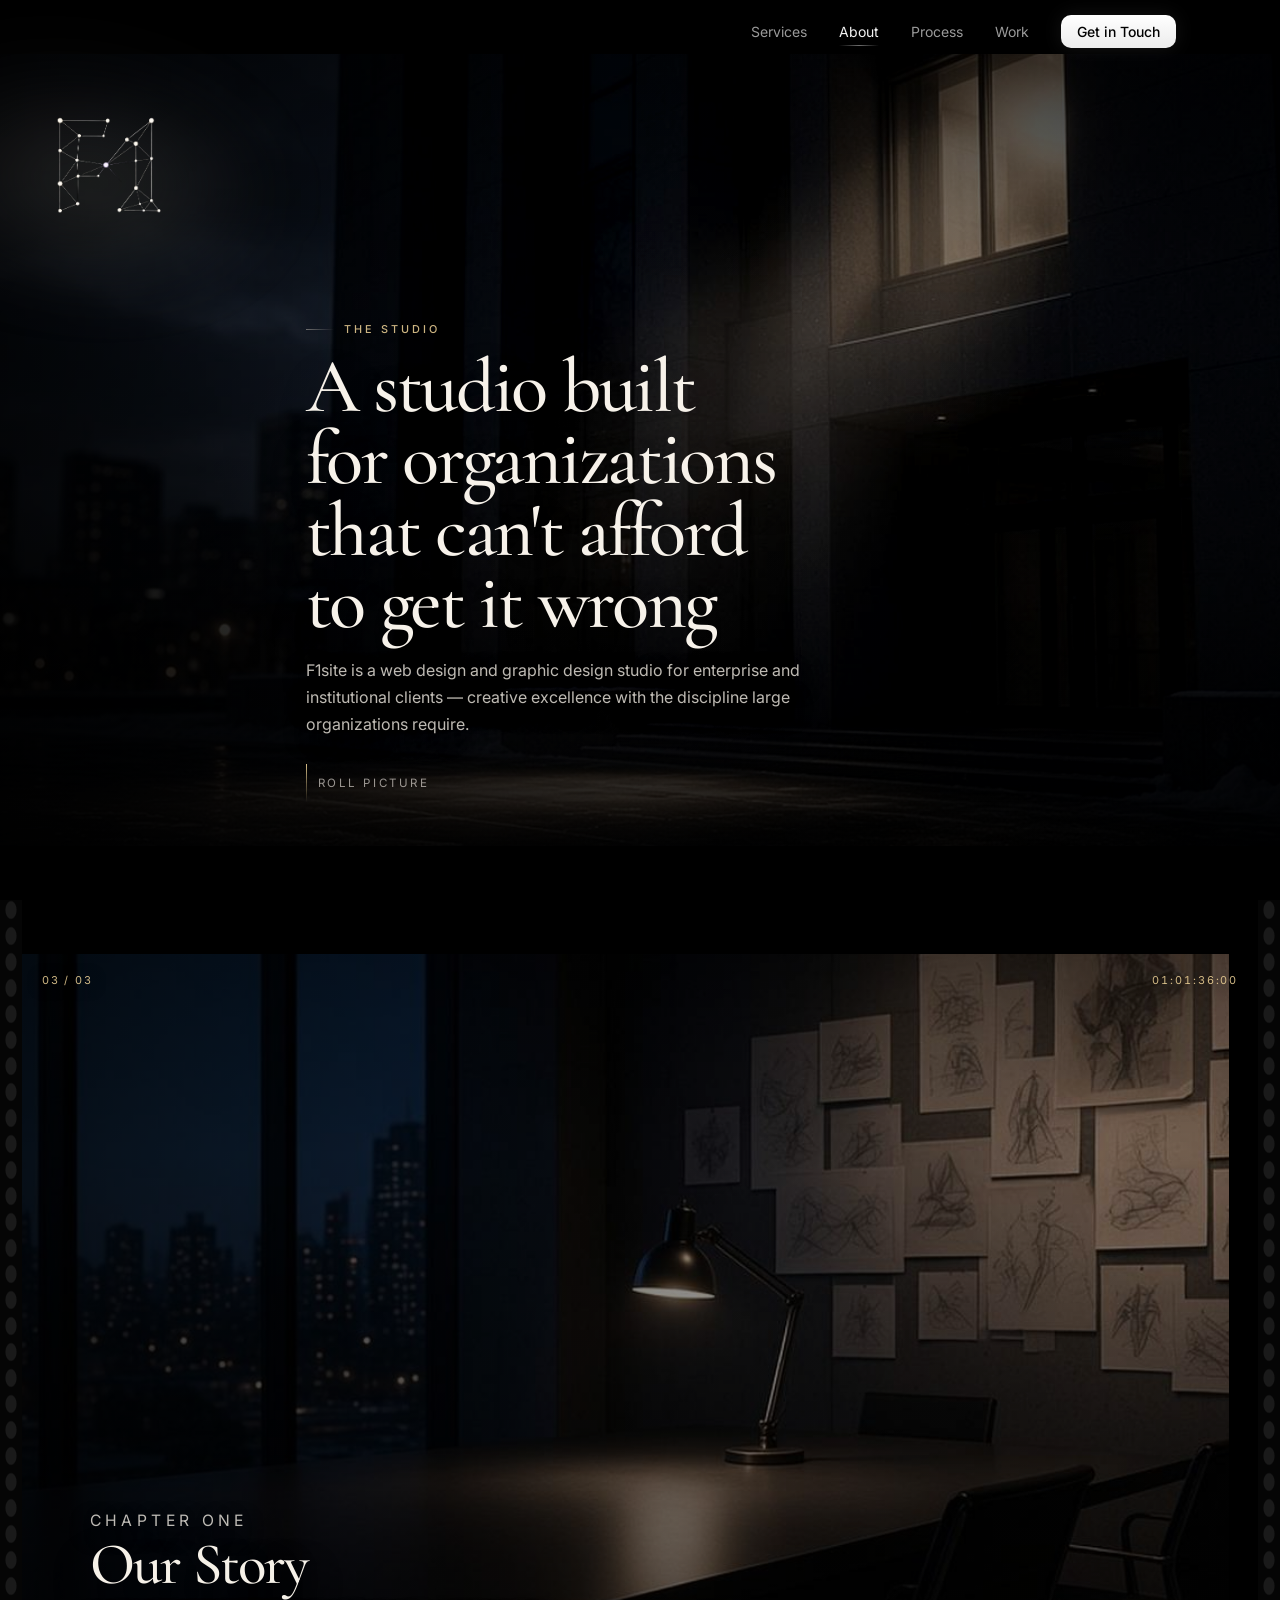
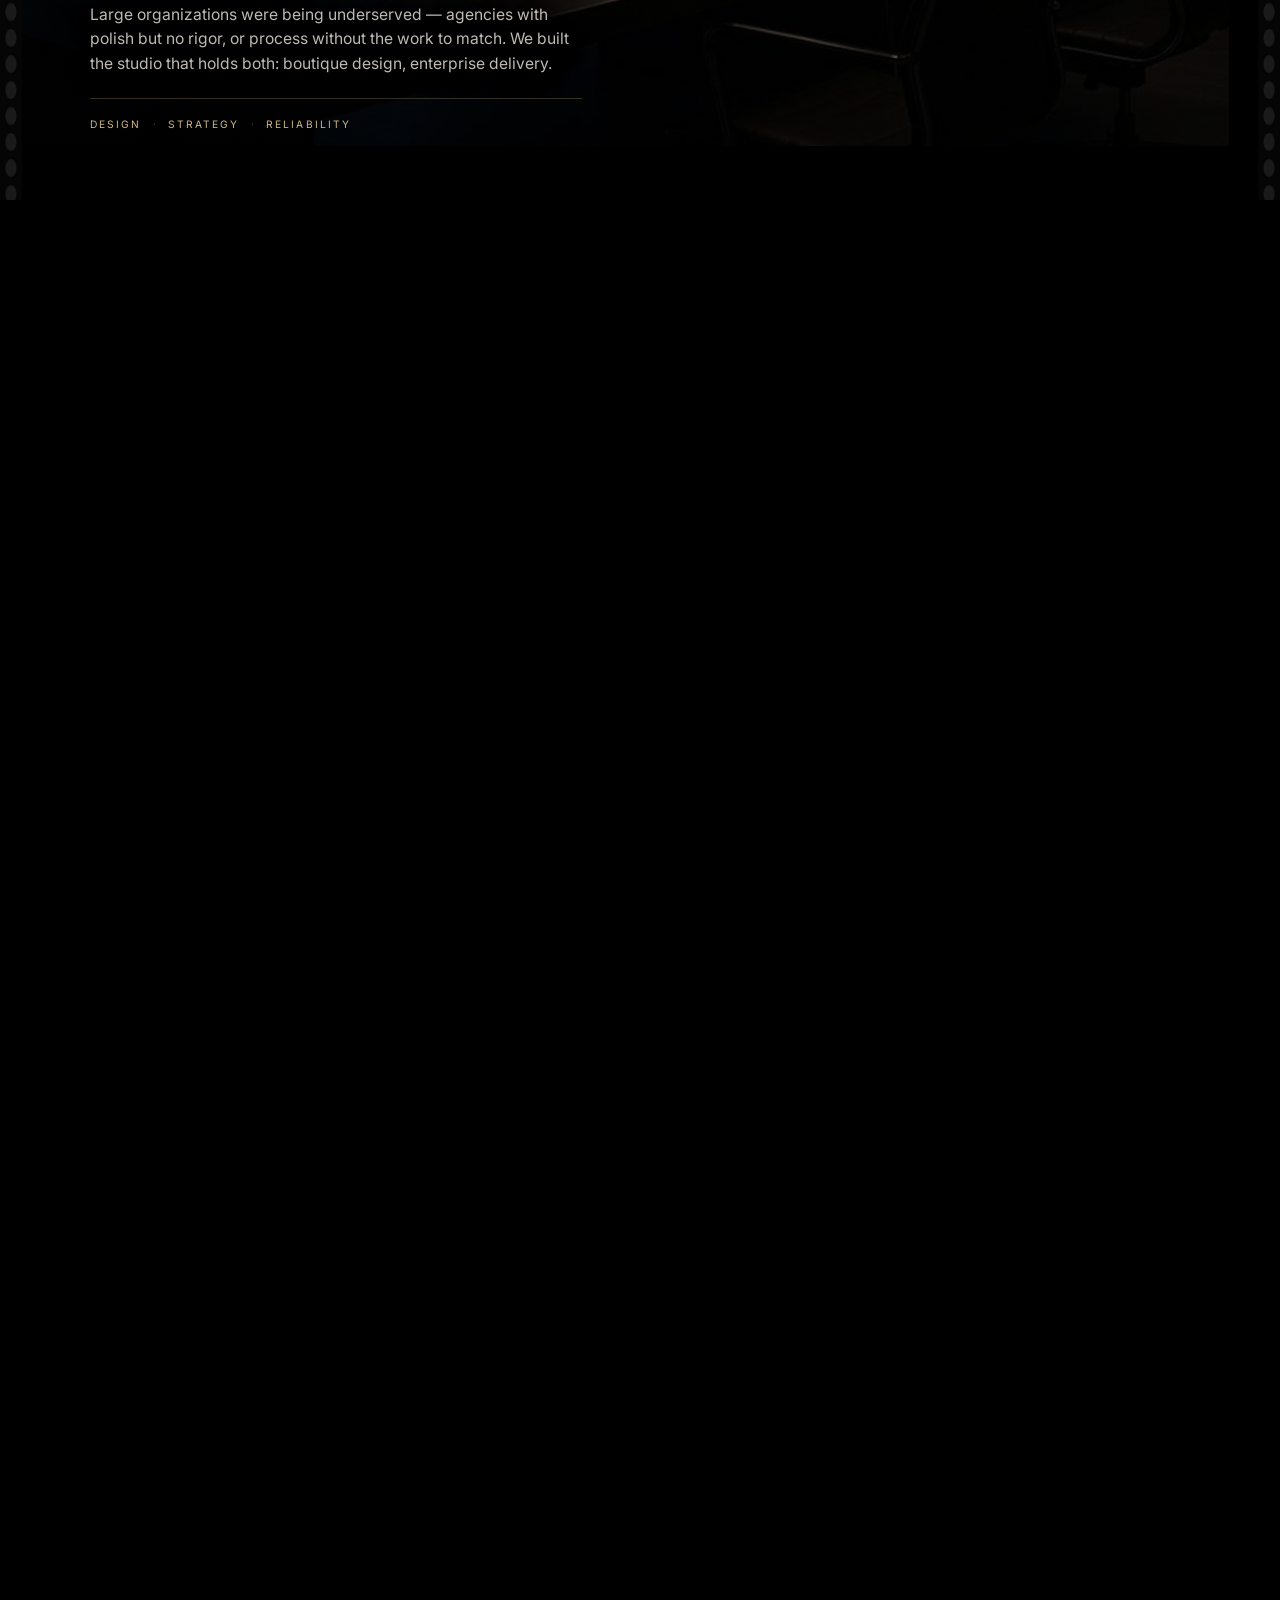
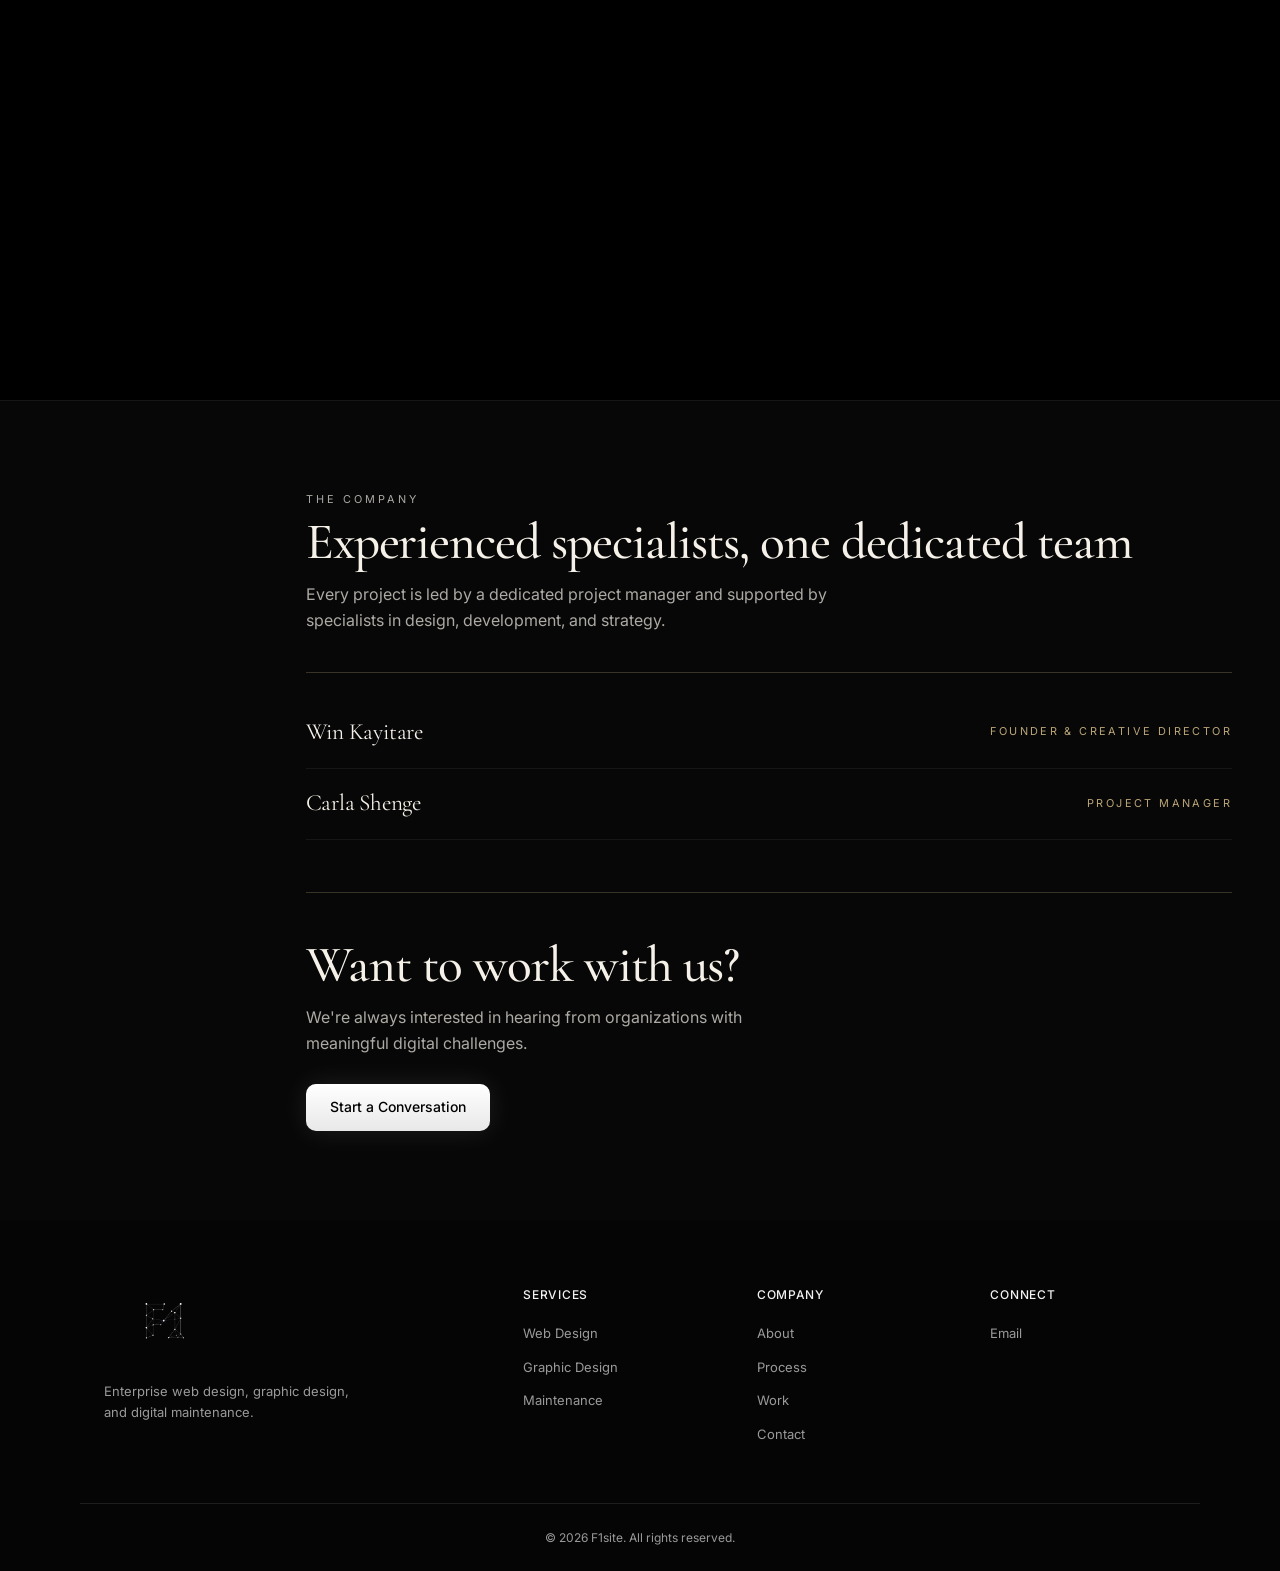
==== commit 0caa320c: "Add files via upload" ====
--- a/about.html
+++ b/about.html
@@ -16,14 +16,14 @@
   <link rel="preconnect" href="https://fonts.googleapis.com">
   <link rel="preconnect" href="https://fonts.gstatic.com" crossorigin>
   <link href="https://fonts.googleapis.com/css2?family=Cormorant+Garamond:ital,wght@0,500;0,600;1,500&family=Inter:wght@400;500;600;700&display=swap" rel="stylesheet">
-  <link rel="stylesheet" href="css/styles.css">
-  <link rel="stylesheet" href="css/circuit-journey.css">
-  <link rel="stylesheet" href="css/about-cinema.css?v=6">
-  <link rel="preload" as="video" href="assets/cinema/about/hero.mp4?v=studio" type="video/mp4">
-  <link rel="icon" href="favicon.ico" sizes="any">
-  <link rel="icon" type="image/png" sizes="48x48" href="logos/favicon-48.png">
-  <link rel="icon" type="image/png" sizes="192x192" href="logos/favicon-192.png">
-  <link rel="apple-touch-icon" href="logos/apple-touch-icon.png">
+  <link rel="stylesheet" href="/css/styles.css">
+  <link rel="stylesheet" href="/css/circuit-journey.css">
+  <link rel="stylesheet" href="/css/about-cinema.css?v=fast">
+  <link rel="preload" as="image" href="/assets/cinema/about/hero.jpg?v=fast" fetchpriority="high">
+  <link rel="icon" href="/favicon.ico" sizes="any">
+  <link rel="icon" type="image/png" sizes="48x48" href="/logos/favicon-48.png">
+  <link rel="icon" type="image/png" sizes="192x192" href="/logos/favicon-192.png">
+  <link rel="apple-touch-icon" href="/logos/apple-touch-icon.png">
 </head>
 <body data-page="about" class="has-circuit has-abt-cinema">
 
@@ -35,8 +35,9 @@
       <div class="abt-hero-stage">
         <div class="abt-bars abt-bars-top"></div>
         <div class="abt-hero-bloom"></div>
-        <video class="abt-hero-loop" muted autoplay playsinline webkit-playsinline preload="auto" disablePictureInPicture controlslist="nodownload nofullscreen noremoteplayback" poster="assets/cinema/about/hero.jpg?v=studio">
-          <source src="assets/cinema/about/hero.mp4?v=studio" type="video/mp4">
+        <img class="abt-hero-still" src="/assets/cinema/about/hero.jpg?v=fast" alt="" fetchpriority="high" decoding="async">
+        <video class="abt-hero-loop" muted autoplay playsinline webkit-playsinline preload="metadata" disablePictureInPicture controlslist="nodownload nofullscreen noremoteplayback" poster="/assets/cinema/about/hero.jpg?v=fast">
+          <source src="/assets/cinema/about/hero.mp4?v=studio" type="video/mp4">
         </video>
         <div class="abt-hero-veil"></div>
         <div class="abt-hero-vignette"></div>
@@ -63,9 +64,9 @@
 
           <article class="abt-act is-on" id="story" data-act="01">
             <div class="abt-act-media">
-              <img class="abt-act-poster" src="assets/cinema/about/story.jpg?v=studio" alt="">
-              <video class="abt-loop" muted playsinline preload="metadata" disablePictureInPicture controlslist="nodownload nofullscreen noremoteplayback" poster="assets/cinema/about/story.jpg?v=studio">
-                <source src="assets/cinema/about/story.mp4?v=studio" type="video/mp4">
+              <img class="abt-act-poster" decoding="async" src="/assets/cinema/about/story.jpg?v=fast" alt="">
+              <video class="abt-loop" muted playsinline preload="none" disablePictureInPicture controlslist="nodownload nofullscreen noremoteplayback" poster="/assets/cinema/about/story.jpg?v=fast">
+                <source src="/assets/cinema/about/story.mp4?v=studio" type="video/mp4">
               </video>
               <div class="abt-act-gate"></div>
             </div>
@@ -83,9 +84,9 @@
 
           <article class="abt-act" id="principles" data-act="02">
             <div class="abt-act-media">
-              <img class="abt-act-poster" src="assets/cinema/about/principles.jpg?v=studio" alt="">
-              <video class="abt-loop" muted playsinline preload="metadata" disablePictureInPicture controlslist="nodownload nofullscreen noremoteplayback" poster="assets/cinema/about/principles.jpg?v=studio">
-                <source src="assets/cinema/about/principles.mp4?v=studio" type="video/mp4">
+              <img class="abt-act-poster" loading="lazy" decoding="async" src="/assets/cinema/about/principles.jpg?v=fast" alt="">
+              <video class="abt-loop" muted playsinline preload="none" disablePictureInPicture controlslist="nodownload nofullscreen noremoteplayback" poster="/assets/cinema/about/principles.jpg?v=fast">
+                <source src="/assets/cinema/about/principles.mp4?v=studio" type="video/mp4">
               </video>
               <div class="abt-act-gate"></div>
             </div>
@@ -103,9 +104,9 @@
 
           <article class="abt-act" id="clients" data-act="03">
             <div class="abt-act-media">
-              <img class="abt-act-poster" src="assets/cinema/about/serve.jpg?v=studio" alt="">
-              <video class="abt-loop" muted playsinline preload="metadata" disablePictureInPicture controlslist="nodownload nofullscreen noremoteplayback" poster="assets/cinema/about/serve.jpg?v=studio">
-                <source src="assets/cinema/about/serve.mp4?v=studio" type="video/mp4">
+              <img class="abt-act-poster" loading="lazy" decoding="async" src="/assets/cinema/about/serve.jpg?v=fast" alt="">
+              <video class="abt-loop" muted playsinline preload="none" disablePictureInPicture controlslist="nodownload nofullscreen noremoteplayback" poster="/assets/cinema/about/serve.jpg?v=fast">
+                <source src="/assets/cinema/about/serve.mp4?v=studio" type="video/mp4">
               </video>
               <div class="abt-act-gate"></div>
             </div>
@@ -144,7 +145,7 @@
         <div class="cta-banner">
           <h2>Want to work with us?</h2>
           <p>We're always interested in hearing from organizations with meaningful digital challenges.</p>
-          <a href="contact.html" class="btn btn-primary">Start a Conversation</a>
+          <a href="/contact" class="btn btn-primary">Start a Conversation</a>
         </div>
       </div>
     </section>
@@ -153,8 +154,8 @@
 
   <div id="site-footer"></div>
 
-  <script src="js/layout.js"></script>
-  <script src="js/about-cinema.js?v=6"></script>
-  <script src="js/main.js"></script>
+  <script src="/js/layout.js?v=urls"></script>
+  <script src="/js/about-cinema.js?v=fast"></script>
+  <script src="/js/main.js"></script>
 </body>
 </html>
--- a/css/about-cinema.css
+++ b/css/about-cinema.css
@@ -34,13 +34,25 @@
 .abt-hero-bloom {
   position: absolute;
   inset: -16%;
-  background: center / cover no-repeat url('../assets/cinema/about/hero.jpg?v=studio');
+  background: center / cover no-repeat url('/assets/cinema/about/hero.jpg?v=fast');
   filter: blur(48px) saturate(1.1) brightness(0.38);
   opacity: 0.85;
 }
 
 .abt-hero-stage.is-live .abt-hero-bloom {
   opacity: 0;
+}
+
+.abt-hero-still {
+  position: absolute;
+  inset: 0;
+  width: 100%;
+  height: 100%;
+  object-fit: cover;
+  object-position: 48% 62%;
+  transform: scale(1.08);
+  filter: saturate(0.92) contrast(1.12) brightness(0.82);
+  display: block;
 }
 
 .abt-hero-loop,
@@ -477,6 +489,7 @@
   }
 
   .abt-hero-bloom,
+  .abt-hero-still,
   .abt-act-poster {
     opacity: 1 !important;
   }
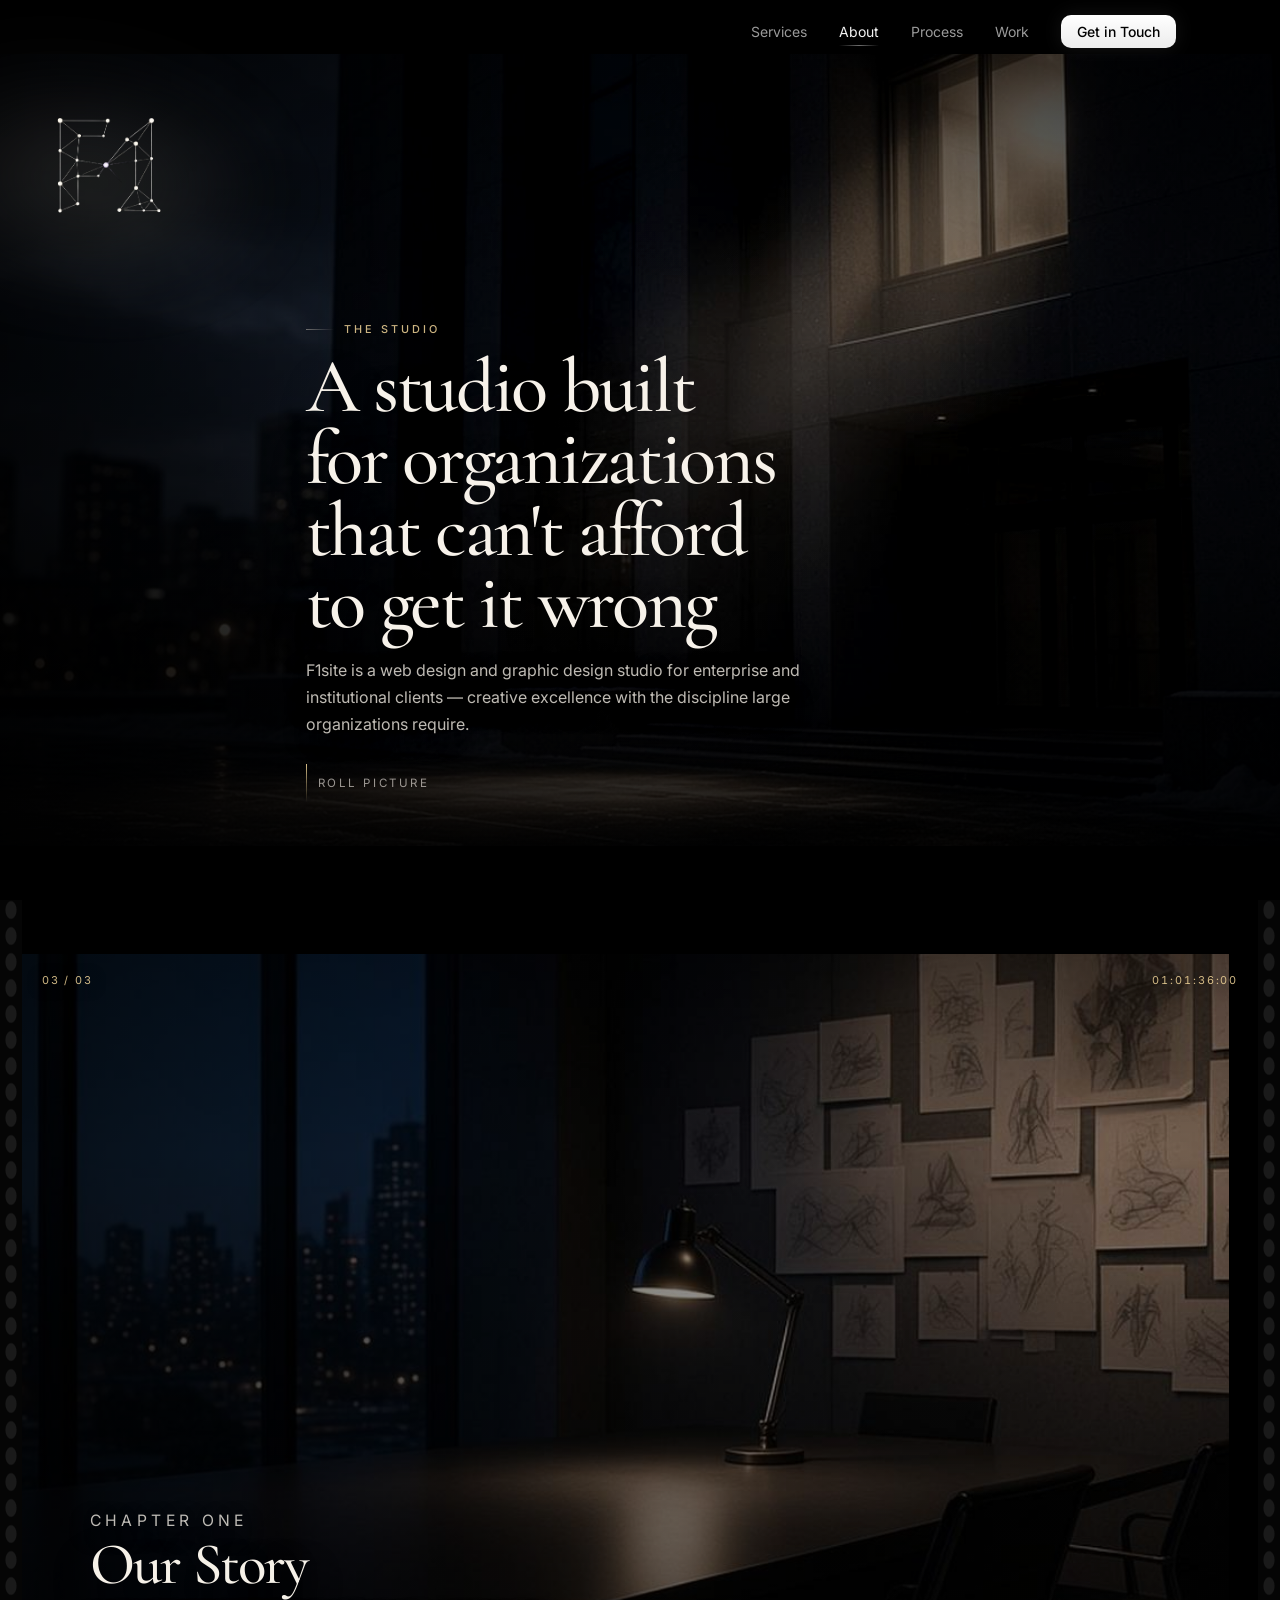
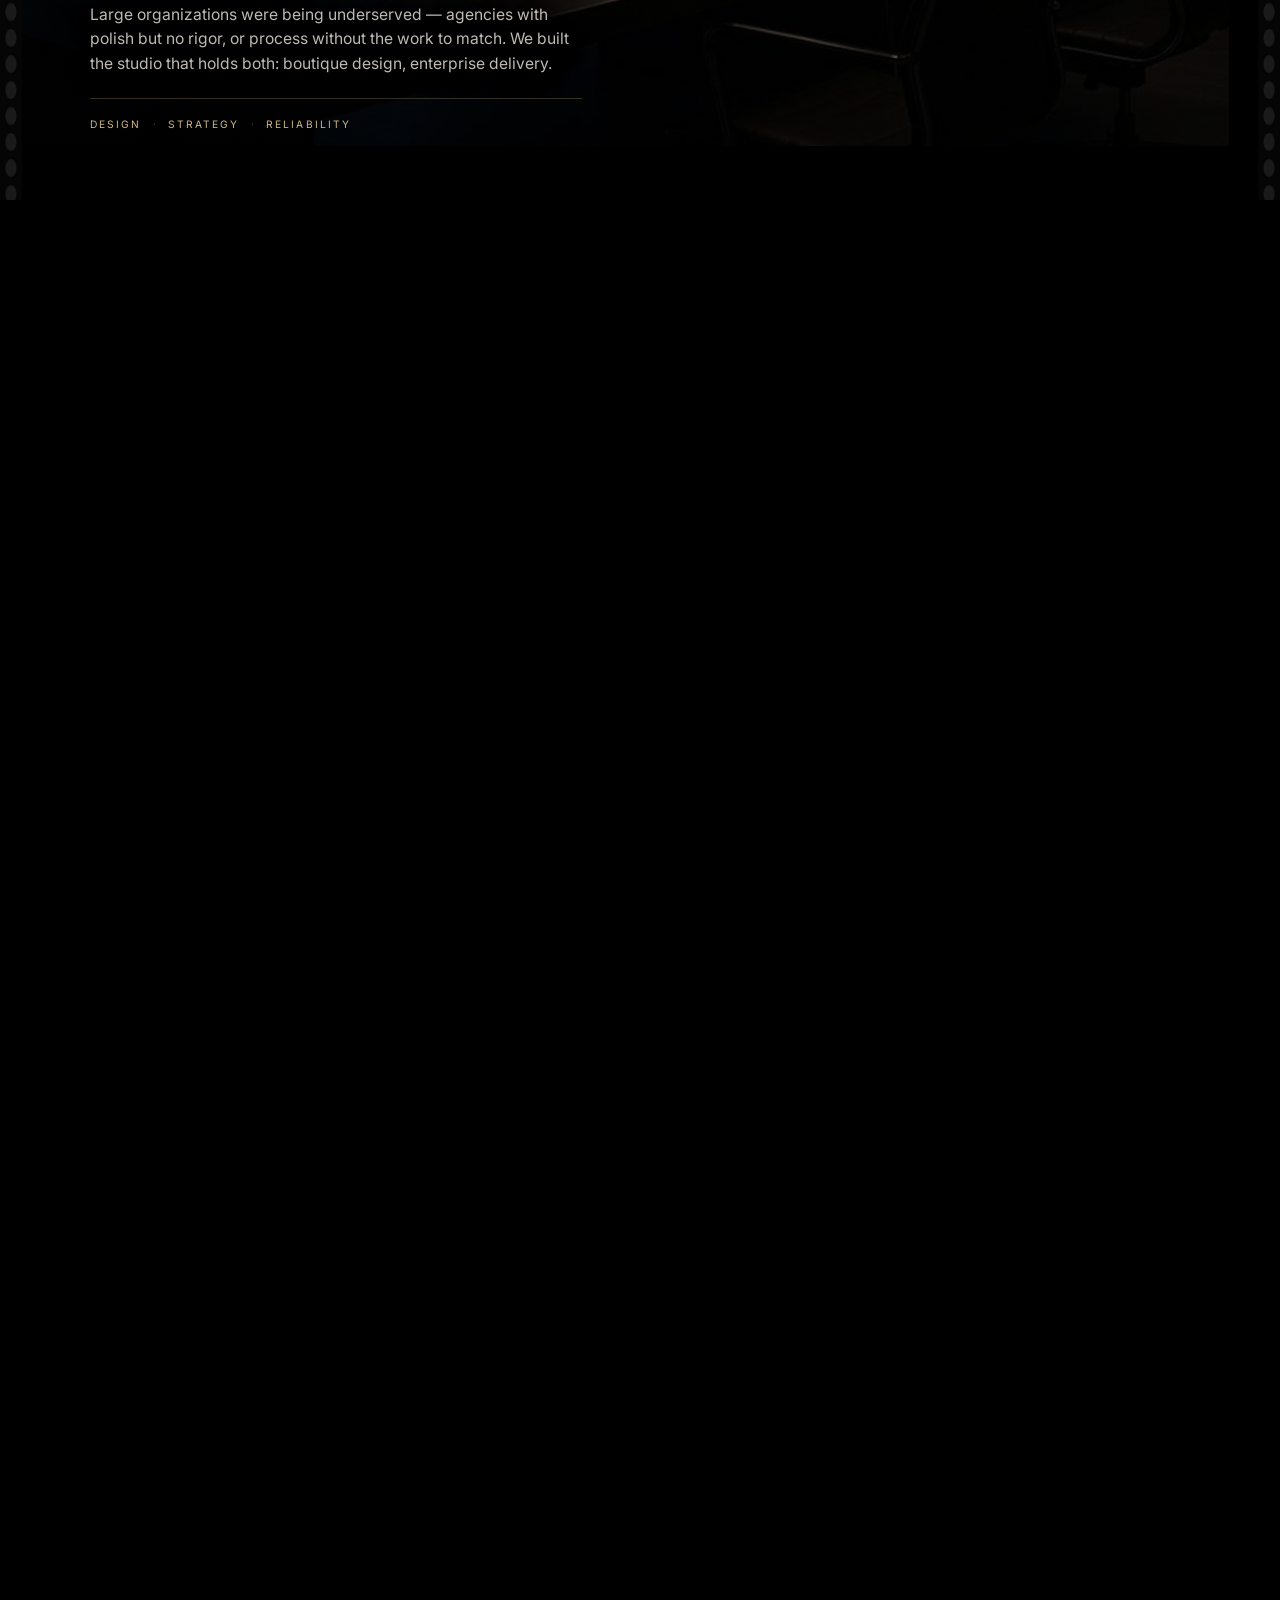
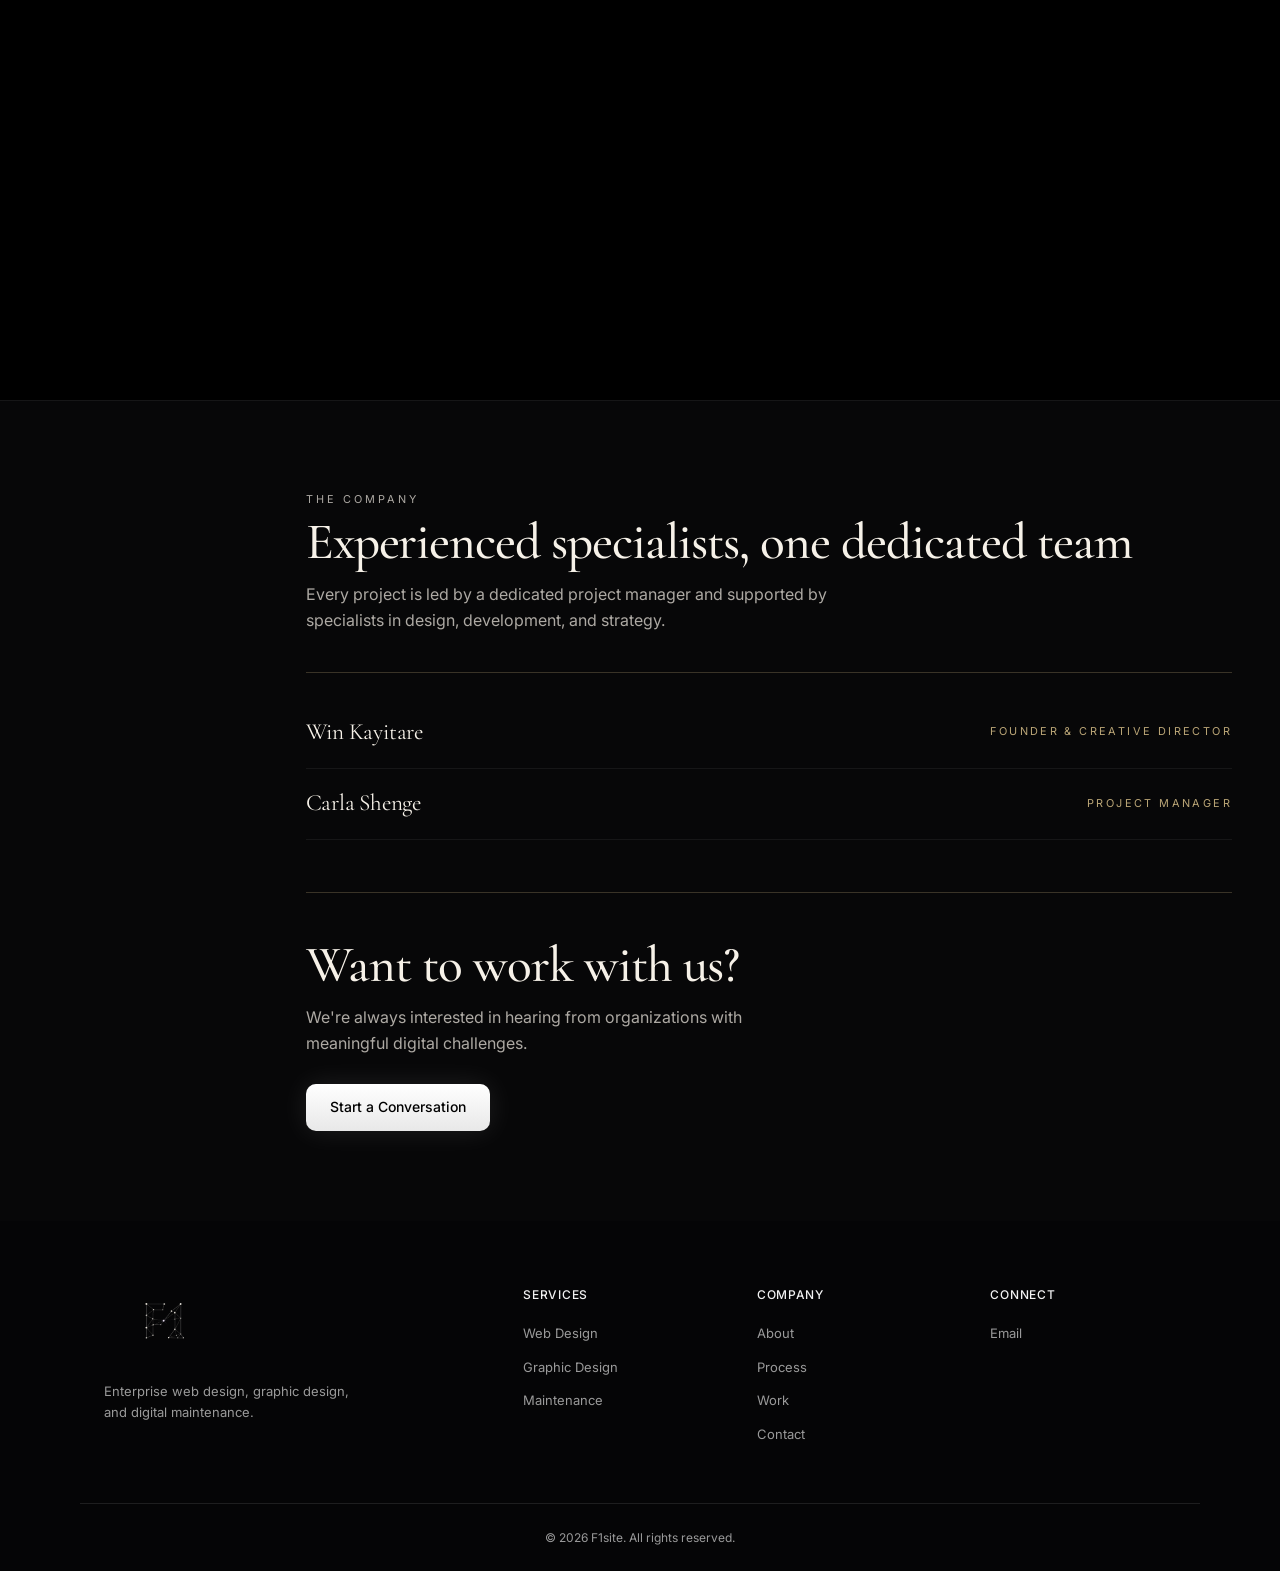
==== commit 6dba15f1: "Add files via upload" ====
--- a/about.html
+++ b/about.html
@@ -15,11 +15,12 @@
   <meta name="twitter:card" content="summary">
   <link rel="preconnect" href="https://fonts.googleapis.com">
   <link rel="preconnect" href="https://fonts.gstatic.com" crossorigin>
-  <link href="https://fonts.googleapis.com/css2?family=Cormorant+Garamond:ital,wght@0,500;0,600;1,500&family=Inter:wght@400;500;600;700&display=swap" rel="stylesheet">
+  <link href="https://fonts.googleapis.com/css2?family=Cormorant+Garamond:ital,wght@0,500;1,500&family=Inter:wght@400;600&display=swap" rel="stylesheet" media="print" onload="this.media='all'">
+  <noscript><link href="https://fonts.googleapis.com/css2?family=Cormorant+Garamond:ital,wght@0,500;1,500&family=Inter:wght@400;600&display=swap" rel="stylesheet"></noscript>
   <link rel="stylesheet" href="/css/styles.css">
-  <link rel="stylesheet" href="/css/circuit-journey.css">
-  <link rel="stylesheet" href="/css/about-cinema.css?v=fast">
-  <link rel="preload" as="image" href="/assets/cinema/about/hero.jpg?v=fast" fetchpriority="high">
+  <link rel="stylesheet" href="/css/circuit-journey.css" media="print" onload="this.media='all'">
+  <link rel="stylesheet" href="/css/about-cinema.css?v=speed">
+  <link rel="preload" as="image" href="/assets/cinema/about/hero.jpg?v=speed" fetchpriority="high">
   <link rel="icon" href="/favicon.ico" sizes="any">
   <link rel="icon" type="image/png" sizes="48x48" href="/logos/favicon-48.png">
   <link rel="icon" type="image/png" sizes="192x192" href="/logos/favicon-192.png">
@@ -35,9 +36,9 @@
       <div class="abt-hero-stage">
         <div class="abt-bars abt-bars-top"></div>
         <div class="abt-hero-bloom"></div>
-        <img class="abt-hero-still" src="/assets/cinema/about/hero.jpg?v=fast" alt="" fetchpriority="high" decoding="async">
-        <video class="abt-hero-loop" muted autoplay playsinline webkit-playsinline preload="metadata" disablePictureInPicture controlslist="nodownload nofullscreen noremoteplayback" poster="/assets/cinema/about/hero.jpg?v=fast">
-          <source src="/assets/cinema/about/hero.mp4?v=studio" type="video/mp4">
+        <img class="abt-hero-still" src="/assets/cinema/about/hero.jpg?v=speed" alt="" fetchpriority="high" decoding="async">
+        <video class="abt-hero-loop" muted playsinline webkit-playsinline preload="none" disablePictureInPicture controlslist="nodownload nofullscreen noremoteplayback" poster="/assets/cinema/about/hero.jpg?v=speed">
+          <source src="/assets/cinema/about/hero.mp4?v=speed" type="video/mp4">
         </video>
         <div class="abt-hero-veil"></div>
         <div class="abt-hero-vignette"></div>
@@ -64,9 +65,9 @@
 
           <article class="abt-act is-on" id="story" data-act="01">
             <div class="abt-act-media">
-              <img class="abt-act-poster" decoding="async" src="/assets/cinema/about/story.jpg?v=fast" alt="">
-              <video class="abt-loop" muted playsinline preload="none" disablePictureInPicture controlslist="nodownload nofullscreen noremoteplayback" poster="/assets/cinema/about/story.jpg?v=fast">
-                <source src="/assets/cinema/about/story.mp4?v=studio" type="video/mp4">
+              <img class="abt-act-poster" decoding="async" src="/assets/cinema/about/story.jpg?v=speed" alt="">
+              <video class="abt-loop" muted playsinline preload="none" disablePictureInPicture controlslist="nodownload nofullscreen noremoteplayback" poster="/assets/cinema/about/story.jpg?v=speed">
+                <source src="/assets/cinema/about/story.mp4?v=speed" type="video/mp4">
               </video>
               <div class="abt-act-gate"></div>
             </div>
@@ -84,9 +85,9 @@
 
           <article class="abt-act" id="principles" data-act="02">
             <div class="abt-act-media">
-              <img class="abt-act-poster" loading="lazy" decoding="async" src="/assets/cinema/about/principles.jpg?v=fast" alt="">
-              <video class="abt-loop" muted playsinline preload="none" disablePictureInPicture controlslist="nodownload nofullscreen noremoteplayback" poster="/assets/cinema/about/principles.jpg?v=fast">
-                <source src="/assets/cinema/about/principles.mp4?v=studio" type="video/mp4">
+              <img class="abt-act-poster" loading="lazy" decoding="async" src="/assets/cinema/about/principles.jpg?v=speed" alt="">
+              <video class="abt-loop" muted playsinline preload="none" disablePictureInPicture controlslist="nodownload nofullscreen noremoteplayback" poster="/assets/cinema/about/principles.jpg?v=speed">
+                <source src="/assets/cinema/about/principles.mp4?v=speed" type="video/mp4">
               </video>
               <div class="abt-act-gate"></div>
             </div>
@@ -104,9 +105,9 @@
 
           <article class="abt-act" id="clients" data-act="03">
             <div class="abt-act-media">
-              <img class="abt-act-poster" loading="lazy" decoding="async" src="/assets/cinema/about/serve.jpg?v=fast" alt="">
-              <video class="abt-loop" muted playsinline preload="none" disablePictureInPicture controlslist="nodownload nofullscreen noremoteplayback" poster="/assets/cinema/about/serve.jpg?v=fast">
-                <source src="/assets/cinema/about/serve.mp4?v=studio" type="video/mp4">
+              <img class="abt-act-poster" loading="lazy" decoding="async" src="/assets/cinema/about/serve.jpg?v=speed" alt="">
+              <video class="abt-loop" muted playsinline preload="none" disablePictureInPicture controlslist="nodownload nofullscreen noremoteplayback" poster="/assets/cinema/about/serve.jpg?v=speed">
+                <source src="/assets/cinema/about/serve.mp4?v=speed" type="video/mp4">
               </video>
               <div class="abt-act-gate"></div>
             </div>
@@ -154,8 +155,8 @@
 
   <div id="site-footer"></div>
 
-  <script src="/js/layout.js?v=urls"></script>
-  <script src="/js/about-cinema.js?v=fast"></script>
-  <script src="/js/main.js"></script>
+  <script src="/js/layout.js?v=speed" defer></script>
+  <script src="/js/about-cinema.js?v=speed" defer></script>
+  <script src="/js/main.js?v=speed" defer></script>
 </body>
 </html>
